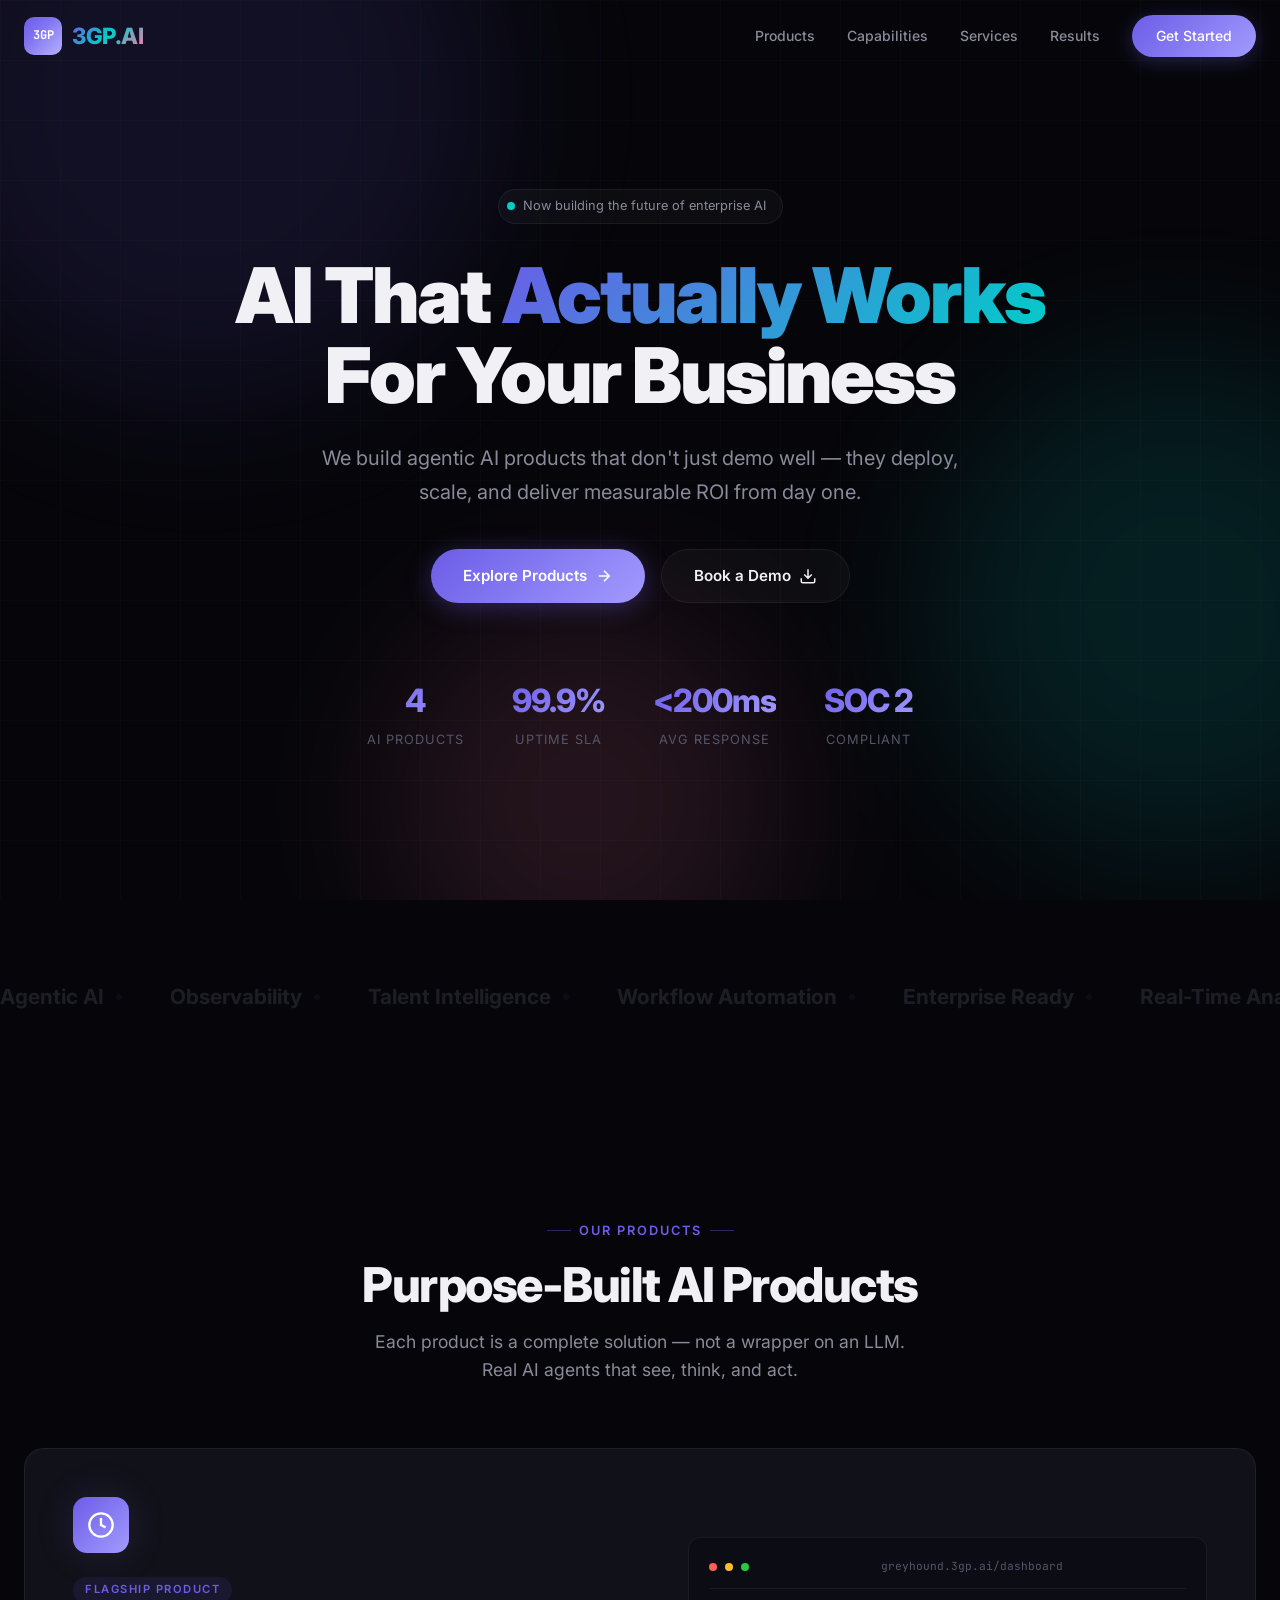
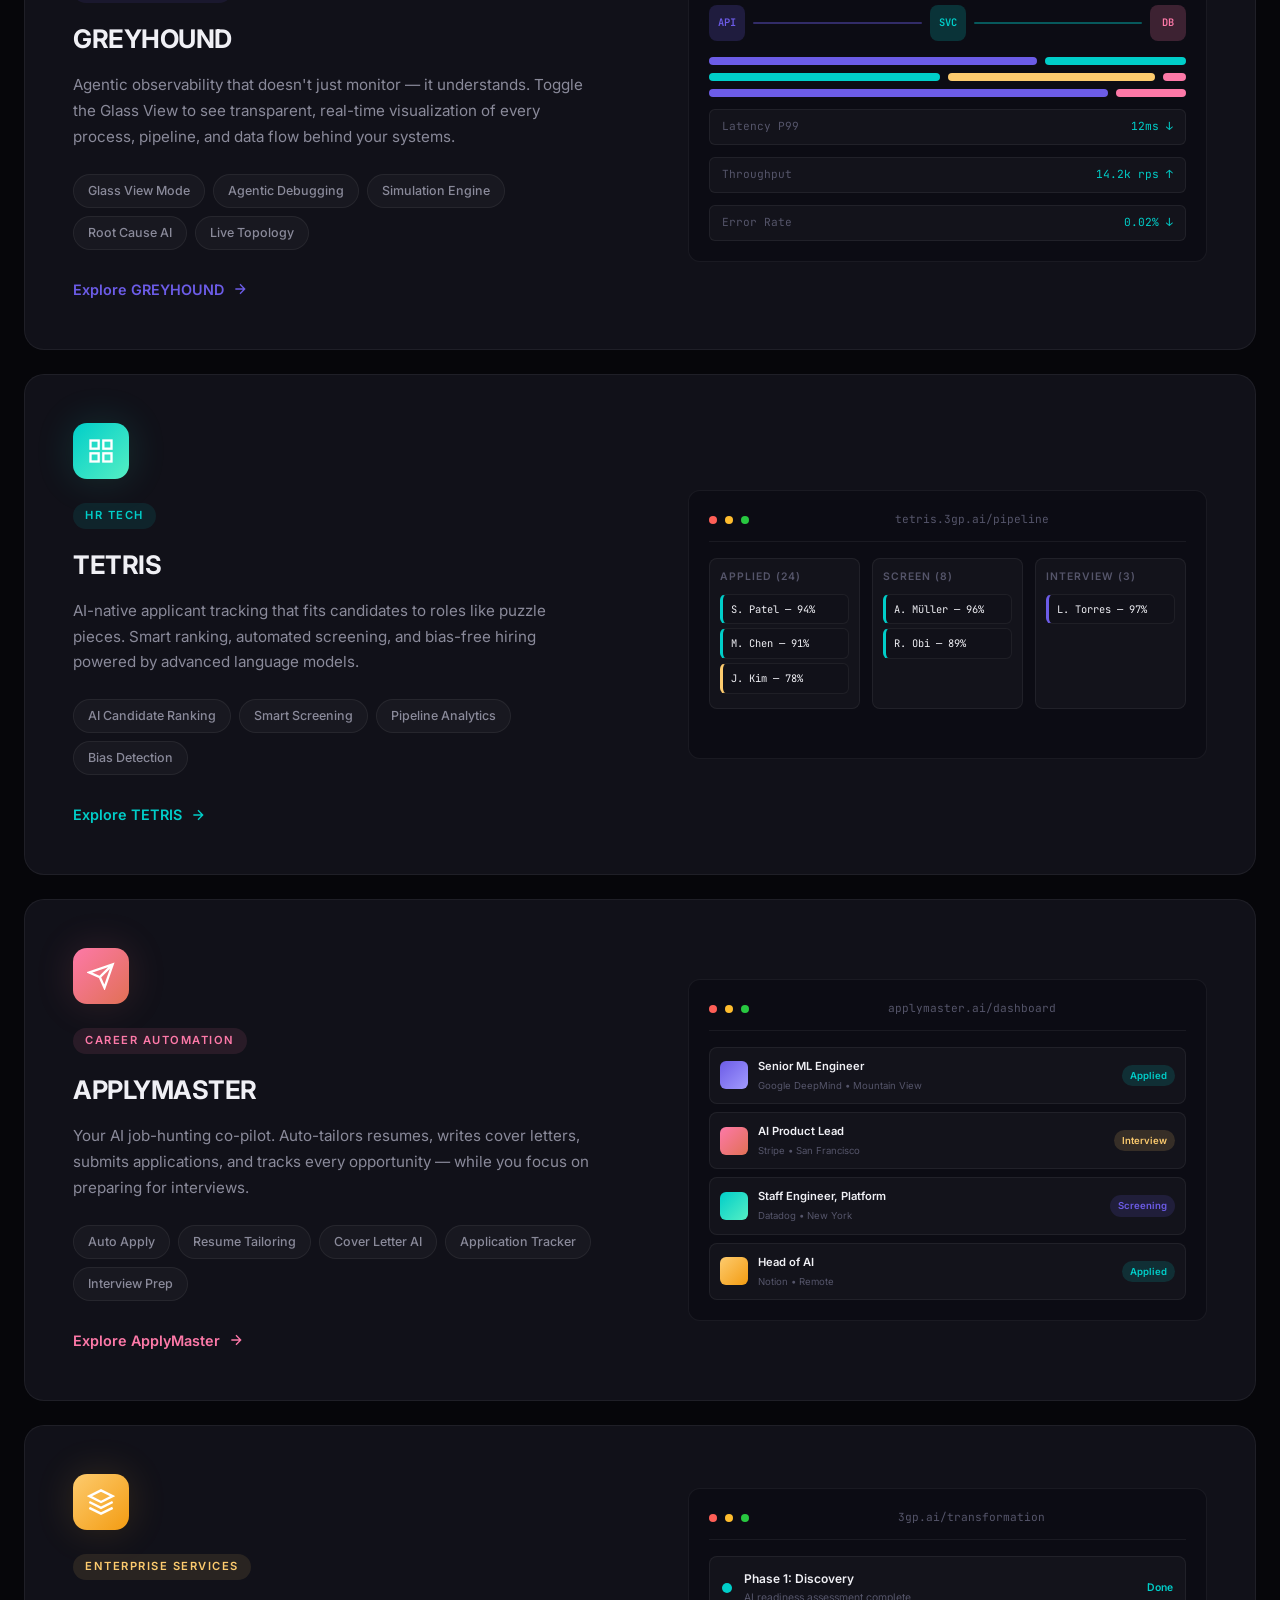
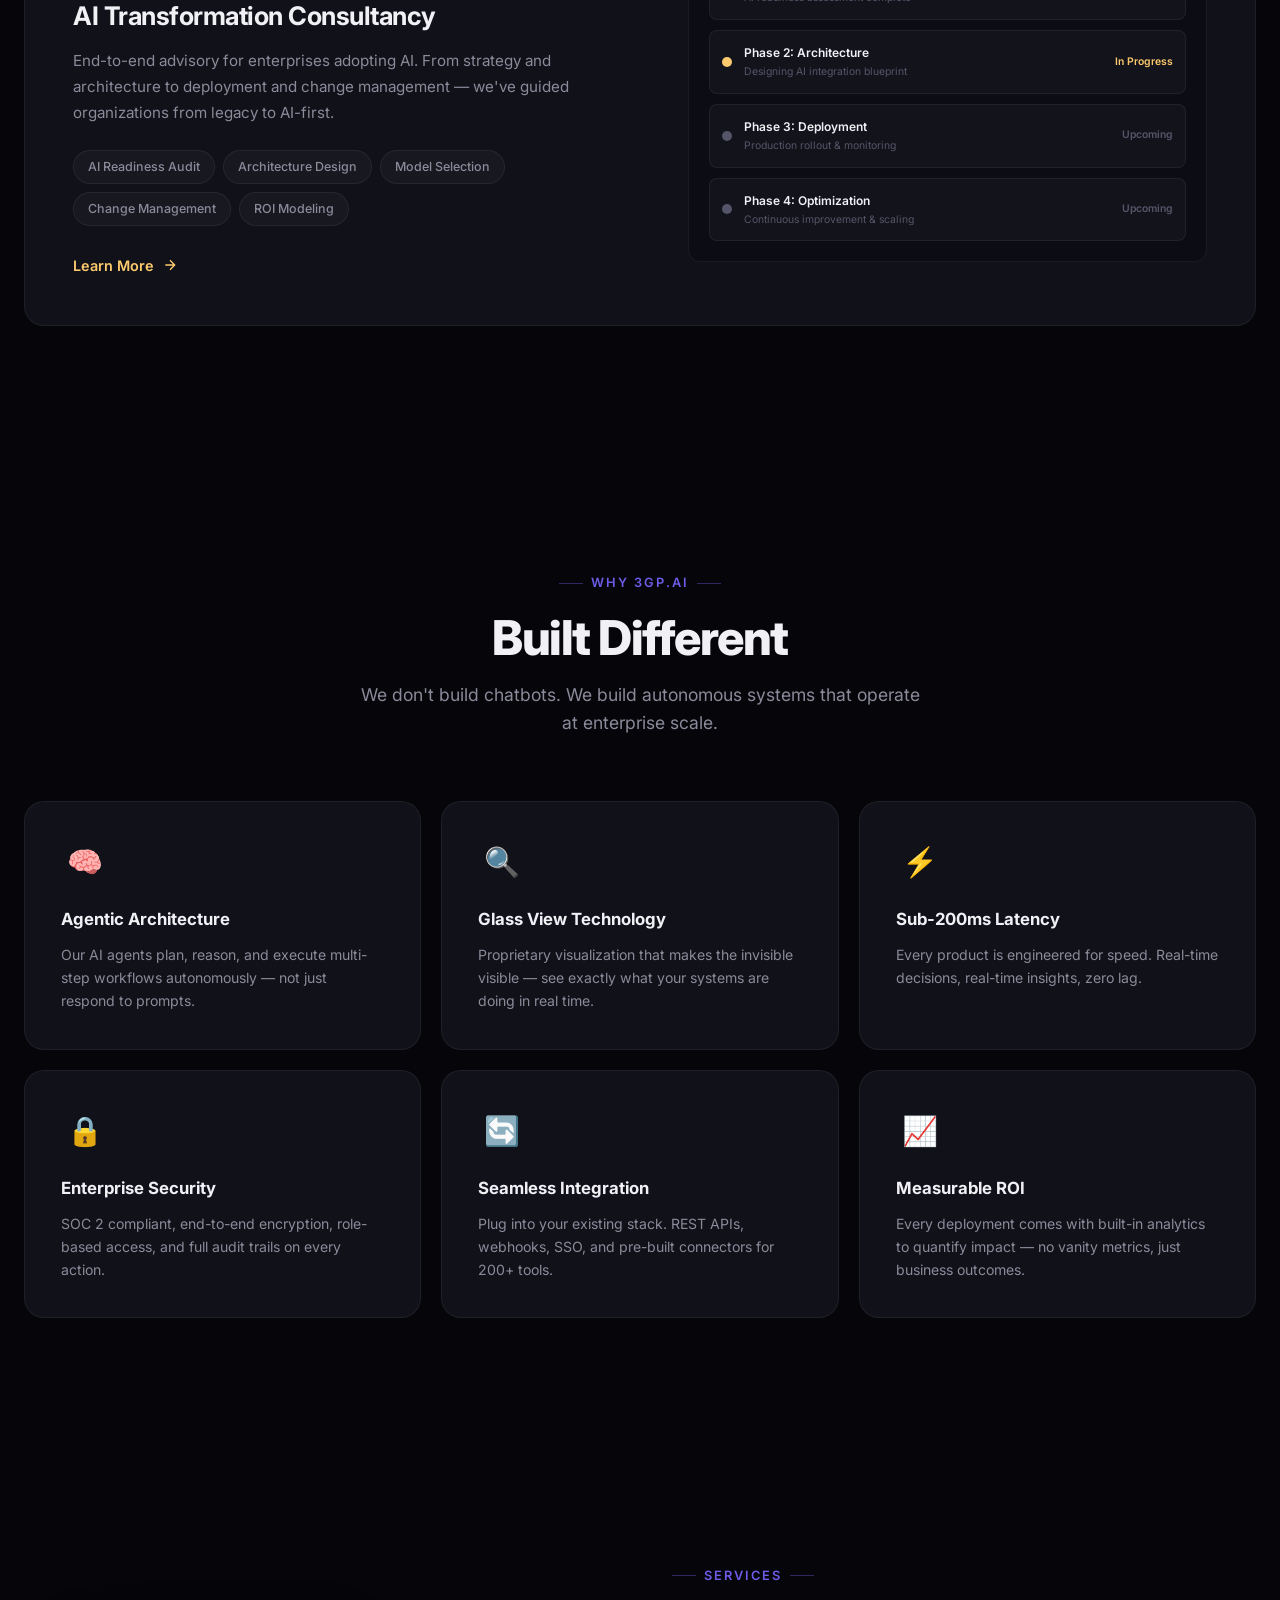
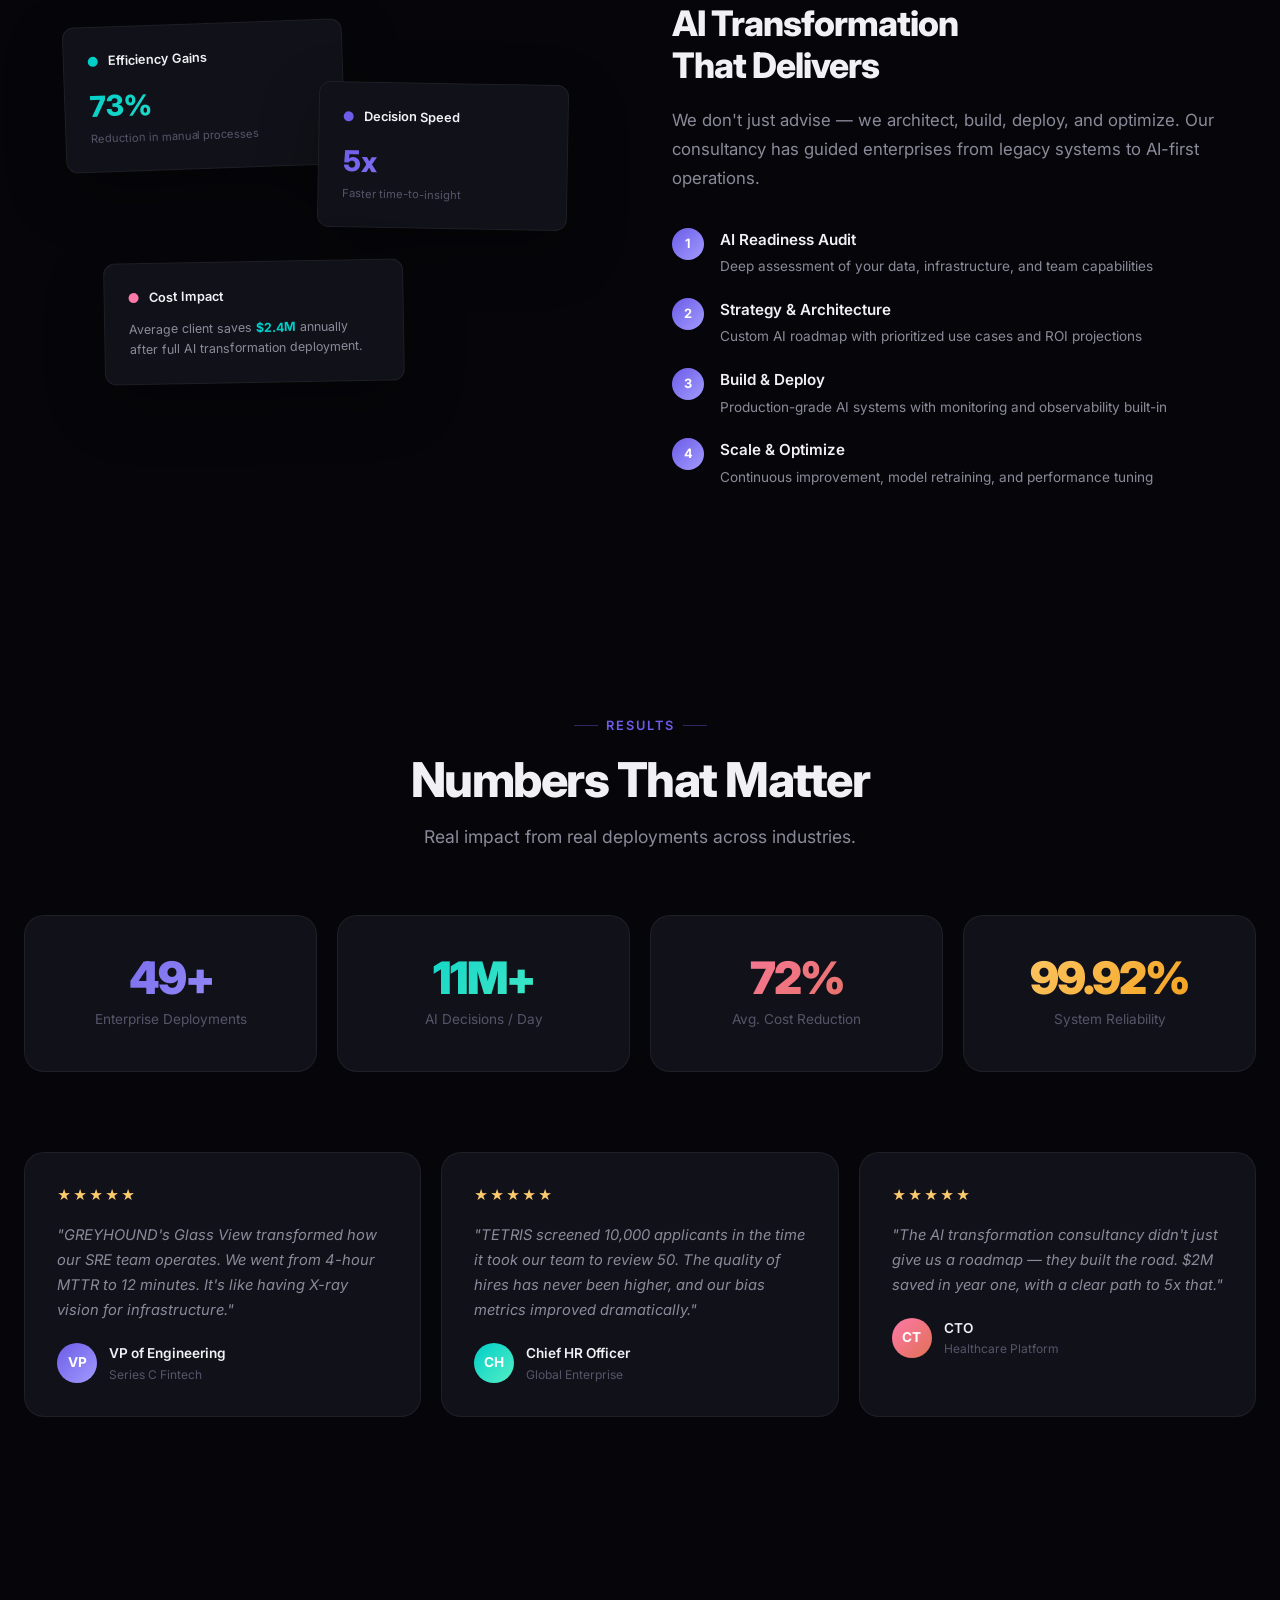
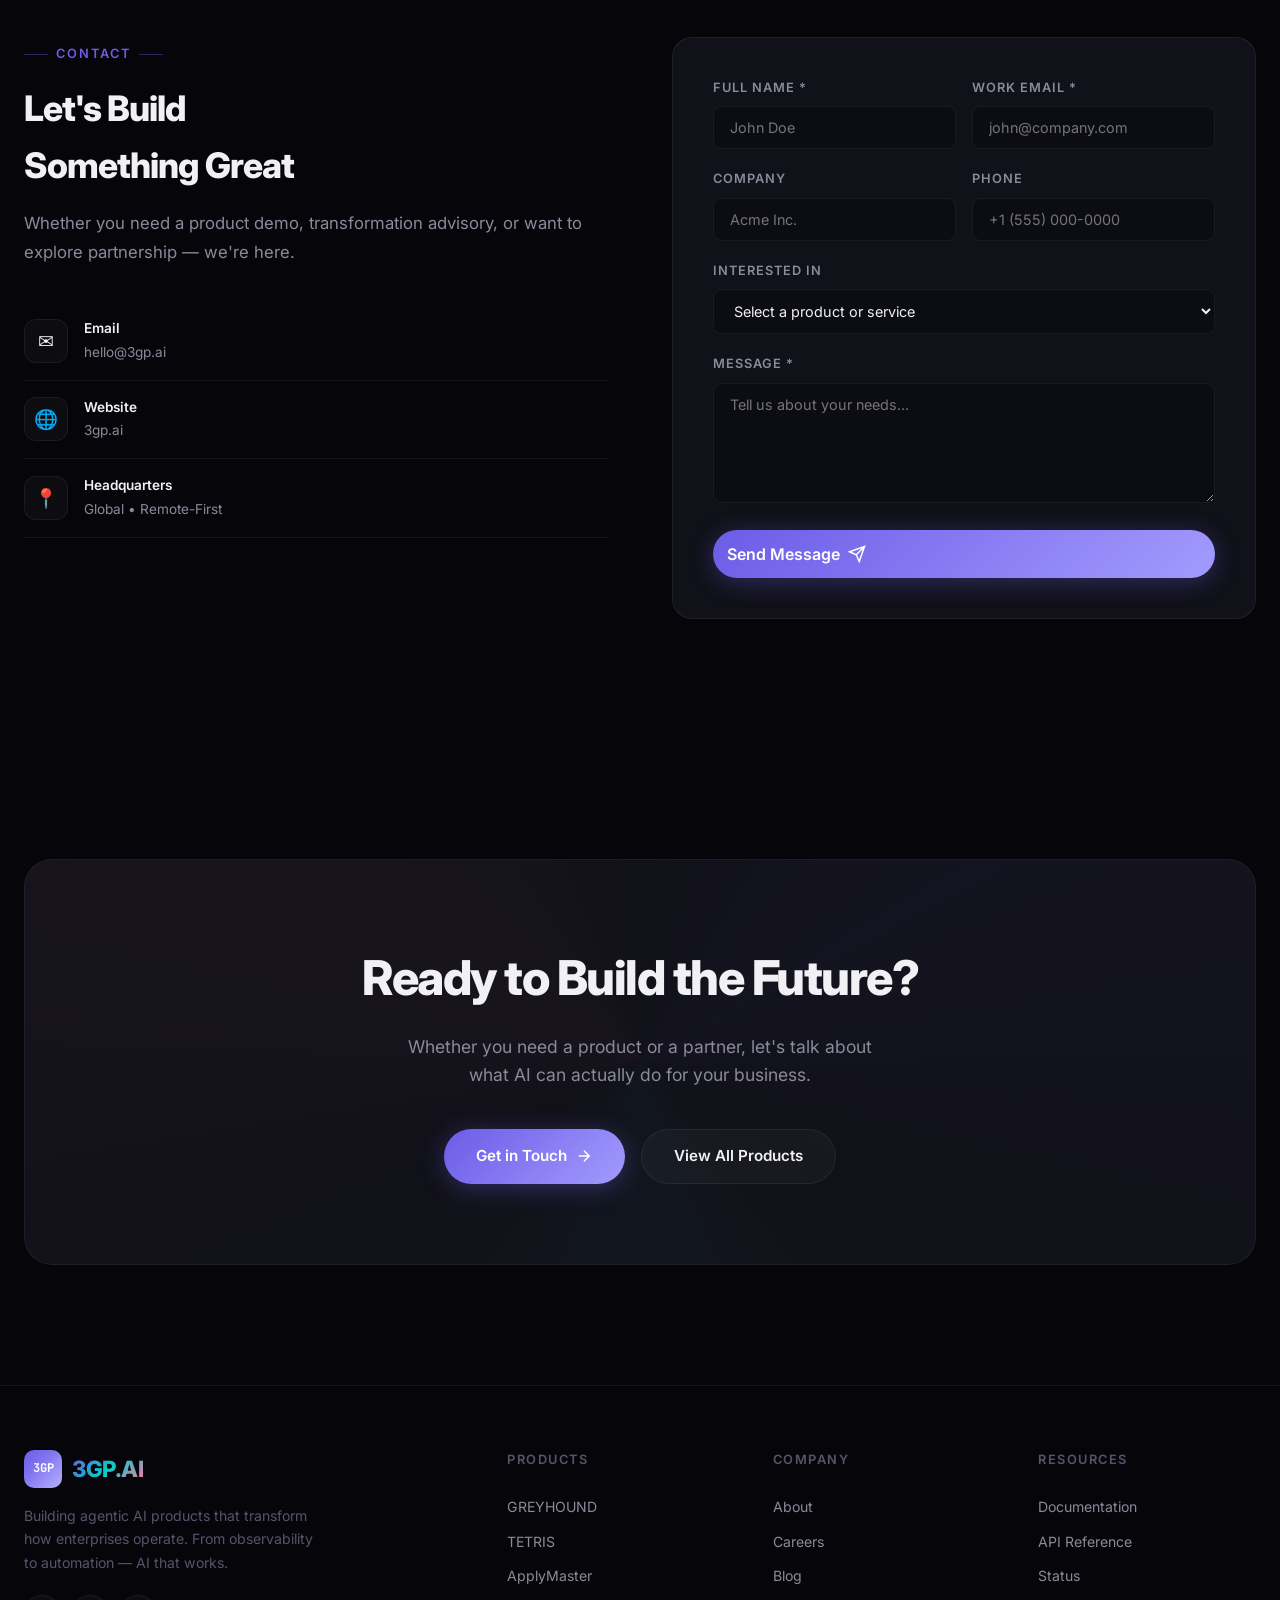
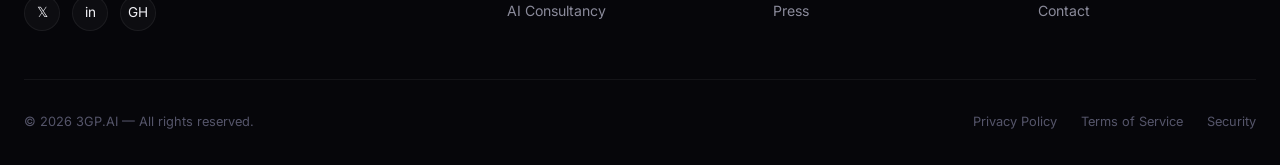
==== index.html @ 4d60818f "3GP.AI — production website" ====
<!DOCTYPE html>
<html lang="en">
<head>
    <meta charset="UTF-8">
    <meta name="viewport" content="width=device-width, initial-scale=1.0">
    <title>3GP.AI — Intelligent Solutions for the Modern Enterprise</title>
    <meta name="description" content="3GP.AI builds agentic AI products that transform how enterprises operate. From observability to hiring to automation — we ship AI that works.">
    <meta name="keywords" content="AI, enterprise AI, observability, ATS, job automation, agentic AI, AI transformation">
    <meta name="author" content="3GP.AI">
    <meta name="robots" content="index, follow">

    <!-- Open Graph -->
    <meta property="og:title" content="3GP.AI — AI That Actually Works For Your Business">
    <meta property="og:description" content="We build agentic AI products that deploy, scale, and deliver measurable ROI from day one.">
    <meta property="og:type" content="website">
    <meta property="og:url" content="https://3gp.ai">
    <meta property="og:image" content="https://3gp.ai/images/og-image.png">
    <meta property="og:site_name" content="3GP.AI">

    <!-- Twitter Card -->
    <meta name="twitter:card" content="summary_large_image">
    <meta name="twitter:title" content="3GP.AI — AI That Actually Works For Your Business">
    <meta name="twitter:description" content="Agentic AI products for enterprise. Observability, hiring, automation, transformation.">
    <meta name="twitter:image" content="https://3gp.ai/images/og-image.png">

    <!-- Canonical -->
    <link rel="canonical" href="https://3gp.ai">

    <!-- Favicon -->
    <link rel="icon" type="image/svg+xml" href="/images/favicon.svg">
    <link rel="apple-touch-icon" href="/images/apple-touch-icon.png">

    <!-- Fonts -->
    <link rel="preconnect" href="https://fonts.googleapis.com">
    <link rel="preconnect" href="https://fonts.gstatic.com" crossorigin>
    <link href="https://fonts.googleapis.com/css2?family=Inter:wght@300;400;500;600;700;800;900&family=JetBrains+Mono:wght@400;500;600&display=swap" rel="stylesheet">

    <!-- Styles -->
    <link rel="stylesheet" href="/css/style.css">

    <!-- Structured Data -->
    <script type="application/ld+json">
    {
        "@context": "https://schema.org",
        "@type": "Organization",
        "name": "3GP.AI",
        "url": "https://3gp.ai",
        "logo": "https://3gp.ai/images/logo.png",
        "description": "3GP.AI builds agentic AI products that transform how enterprises operate.",
        "sameAs": [],
        "contactPoint": {
            "@type": "ContactPoint",
            "email": "hello@3gp.ai",
            "contactType": "sales"
        },
        "offers": [
            { "@type": "Offer", "name": "GREYHOUND - Agentic Observability", "description": "AI-powered observability with Glass View technology" },
            { "@type": "Offer", "name": "TETRIS - AI Applicant Tracking", "description": "AI-native ATS with smart ranking and bias detection" },
            { "@type": "Offer", "name": "ApplyMaster - Auto Job Application", "description": "AI job-hunting co-pilot with auto-apply" },
            { "@type": "Offer", "name": "AI Transformation Consultancy", "description": "End-to-end advisory for enterprises adopting AI" }
        ]
    }
    </script>
</head>
<body>
    <!-- Background Effects -->
    <div class="bg-grid"></div>
    <div class="bg-orbs">
        <div class="orb orb-1"></div>
        <div class="orb orb-2"></div>
        <div class="orb orb-3"></div>
    </div>
    <div class="cursor-dot" id="cursorDot"></div>

    <!-- Navbar -->
    <nav class="navbar" id="navbar">
        <div class="navbar-inner">
            <a href="/" class="logo">
                <div class="logo-mark">3GP</div>
                <div class="logo-text"><span>3GP.AI</span></div>
            </a>
            <div class="nav-links" id="navLinks">
                <a href="#products">Products</a>
                <a href="#capabilities">Capabilities</a>
                <a href="#transformation">Services</a>
                <a href="#proof">Results</a>
                <a href="#contact" class="nav-cta">Get Started</a>
            </div>
            <button class="mobile-toggle" id="mobileToggle" aria-label="Toggle menu">
                <span></span><span></span><span></span>
            </button>
        </div>
    </nav>

    <!-- Hero -->
    <section class="hero">
        <div class="container">
            <div class="hero-content">
                <div class="hero-badge">
                    <span class="hero-badge-dot"></span>
                    Now building the future of enterprise AI
                </div>
                <h1>
                    AI That <span class="gradient-text">Actually Works</span><br>
                    For Your Business
                </h1>
                <p>
                    We build agentic AI products that don't just demo well — they deploy, scale, and deliver measurable ROI from day one.
                </p>
                <div class="hero-actions">
                    <a href="#products" class="btn btn-primary">
                        Explore Products
                        <svg viewBox="0 0 24 24" fill="none" stroke="currentColor" stroke-width="2"><path d="M5 12h14M12 5l7 7-7 7"/></svg>
                    </a>
                    <a href="#contact" class="btn btn-secondary">
                        Book a Demo
                        <svg viewBox="0 0 24 24" fill="none" stroke="currentColor" stroke-width="2"><path d="M21 15v4a2 2 0 01-2 2H5a2 2 0 01-2-2v-4M7 10l5 5 5-5M12 15V3"/></svg>
                    </a>
                </div>
                <div class="hero-stats">
                    <div class="hero-stat">
                        <div class="hero-stat-value">4</div>
                        <div class="hero-stat-label">AI Products</div>
                    </div>
                    <div class="hero-stat">
                        <div class="hero-stat-value">99.9%</div>
                        <div class="hero-stat-label">Uptime SLA</div>
                    </div>
                    <div class="hero-stat">
                        <div class="hero-stat-value">&lt;200ms</div>
                        <div class="hero-stat-label">Avg Response</div>
                    </div>
                    <div class="hero-stat">
                        <div class="hero-stat-value">SOC 2</div>
                        <div class="hero-stat-label">Compliant</div>
                    </div>
                </div>
            </div>
        </div>
    </section>

    <!-- Marquee -->
    <section class="marquee-section">
        <div class="marquee-track">
            <span class="marquee-item">Agentic AI <span class="sep"></span></span>
            <span class="marquee-item">Observability <span class="sep"></span></span>
            <span class="marquee-item">Talent Intelligence <span class="sep"></span></span>
            <span class="marquee-item">Workflow Automation <span class="sep"></span></span>
            <span class="marquee-item">Enterprise Ready <span class="sep"></span></span>
            <span class="marquee-item">Real-Time Analytics <span class="sep"></span></span>
            <span class="marquee-item">AI Transformation <span class="sep"></span></span>
            <span class="marquee-item">Job Automation <span class="sep"></span></span>
            <span class="marquee-item">Agentic AI <span class="sep"></span></span>
            <span class="marquee-item">Observability <span class="sep"></span></span>
            <span class="marquee-item">Talent Intelligence <span class="sep"></span></span>
            <span class="marquee-item">Workflow Automation <span class="sep"></span></span>
            <span class="marquee-item">Enterprise Ready <span class="sep"></span></span>
            <span class="marquee-item">Real-Time Analytics <span class="sep"></span></span>
            <span class="marquee-item">AI Transformation <span class="sep"></span></span>
            <span class="marquee-item">Job Automation <span class="sep"></span></span>
        </div>
    </section>

    <!-- Products -->
    <section class="products" id="products">
        <div class="container">
            <div class="section-header reveal">
                <div class="section-label">Our Products</div>
                <h2 class="section-title">Purpose-Built AI Products</h2>
                <p class="section-desc">Each product is a complete solution — not a wrapper on an LLM. Real AI agents that see, think, and act.</p>
            </div>

            <div class="product-grid">
                <!-- GREYHOUND -->
                <div class="product-card reveal" data-theme="purple">
                    <div class="product-info">
                        <div class="product-icon">
                            <svg width="28" height="28" viewBox="0 0 24 24" fill="none" stroke="#fff" stroke-width="2"><circle cx="12" cy="12" r="10"/><path d="M12 6v6l4 2"/></svg>
                        </div>
                        <div class="product-tag">Flagship Product</div>
                        <h3>GREYHOUND</h3>
                        <p class="product-desc">Agentic observability that doesn't just monitor — it understands. Toggle the Glass View to see transparent, real-time visualization of every process, pipeline, and data flow behind your systems.</p>
                        <div class="product-features">
                            <span class="product-feature">Glass View Mode</span>
                            <span class="product-feature">Agentic Debugging</span>
                            <span class="product-feature">Simulation Engine</span>
                            <span class="product-feature">Root Cause AI</span>
                            <span class="product-feature">Live Topology</span>
                        </div>
                        <a href="/greyhound" class="product-link">
                            Explore GREYHOUND
                            <svg viewBox="0 0 24 24" fill="none" stroke="currentColor" stroke-width="2"><path d="M5 12h14M12 5l7 7-7 7"/></svg>
                        </a>
                    </div>
                    <div class="product-visual">
                        <div class="product-mockup">
                            <div class="mockup-topbar">
                                <span class="mockup-dot"></span><span class="mockup-dot"></span><span class="mockup-dot"></span>
                                <span class="mockup-url">greyhound.3gp.ai/dashboard</span>
                            </div>
                            <div class="mockup-content greyhound-mock">
                                <div class="mock-row">
                                    <div class="mock-node" style="background:rgba(108,92,231,0.2);color:var(--accent-1);">API</div>
                                    <div class="mock-line" style="background:var(--accent-1);"></div>
                                    <div class="mock-node" style="background:rgba(0,206,201,0.2);color:var(--accent-2);">SVC</div>
                                    <div class="mock-line" style="background:var(--accent-2);"></div>
                                    <div class="mock-node" style="background:rgba(253,121,168,0.2);color:var(--accent-3);">DB</div>
                                </div>
                                <div class="mock-row" style="margin-top:16px;">
                                    <div class="mock-bar" style="background:var(--accent-1);width:70%;"></div>
                                    <div class="mock-bar" style="background:var(--accent-2);width:30%;"></div>
                                </div>
                                <div class="mock-row">
                                    <div class="mock-bar" style="background:var(--accent-2);width:50%;"></div>
                                    <div class="mock-bar" style="background:var(--accent-4);width:45%;"></div>
                                    <div class="mock-bar" style="background:var(--accent-3);width:5%;"></div>
                                </div>
                                <div class="mock-row">
                                    <div class="mock-bar" style="background:var(--accent-1);width:85%;"></div>
                                    <div class="mock-bar" style="background:var(--accent-3);width:15%;"></div>
                                </div>
                                <div class="mock-metric"><span>Latency P99</span><span class="up">12ms ↓</span></div>
                                <div class="mock-metric"><span>Throughput</span><span class="up">14.2k rps ↑</span></div>
                                <div class="mock-metric"><span>Error Rate</span><span class="up">0.02% ↓</span></div>
                            </div>
                        </div>
                    </div>
                </div>

                <!-- TETRIS -->
                <div class="product-card reveal" data-theme="teal">
                    <div class="product-info">
                        <div class="product-icon">
                            <svg width="28" height="28" viewBox="0 0 24 24" fill="none" stroke="#fff" stroke-width="2"><rect x="3" y="3" width="7" height="7"/><rect x="14" y="3" width="7" height="7"/><rect x="3" y="14" width="7" height="7"/><rect x="14" y="14" width="7" height="7"/></svg>
                        </div>
                        <div class="product-tag">HR Tech</div>
                        <h3>TETRIS</h3>
                        <p class="product-desc">AI-native applicant tracking that fits candidates to roles like puzzle pieces. Smart ranking, automated screening, and bias-free hiring powered by advanced language models.</p>
                        <div class="product-features">
                            <span class="product-feature">AI Candidate Ranking</span>
                            <span class="product-feature">Smart Screening</span>
                            <span class="product-feature">Pipeline Analytics</span>
                            <span class="product-feature">Bias Detection</span>
                        </div>
                        <a href="/tetris" class="product-link">
                            Explore TETRIS
                            <svg viewBox="0 0 24 24" fill="none" stroke="currentColor" stroke-width="2"><path d="M5 12h14M12 5l7 7-7 7"/></svg>
                        </a>
                    </div>
                    <div class="product-visual">
                        <div class="product-mockup">
                            <div class="mockup-topbar">
                                <span class="mockup-dot"></span><span class="mockup-dot"></span><span class="mockup-dot"></span>
                                <span class="mockup-url">tetris.3gp.ai/pipeline</span>
                            </div>
                            <div class="mockup-content tetris-mock">
                                <div class="mock-pipeline">
                                    <div class="mock-stage">
                                        <div class="mock-stage-title">Applied (24)</div>
                                        <div class="mock-candidate" style="border-left:3px solid var(--accent-2);">S. Patel — 94%</div>
                                        <div class="mock-candidate" style="border-left:3px solid var(--accent-2);">M. Chen — 91%</div>
                                        <div class="mock-candidate" style="border-left:3px solid var(--accent-4);">J. Kim — 78%</div>
                                    </div>
                                    <div class="mock-stage">
                                        <div class="mock-stage-title">Screen (8)</div>
                                        <div class="mock-candidate" style="border-left:3px solid var(--accent-2);">A. M&#252;ller — 96%</div>
                                        <div class="mock-candidate" style="border-left:3px solid var(--accent-2);">R. Obi — 89%</div>
                                    </div>
                                    <div class="mock-stage">
                                        <div class="mock-stage-title">Interview (3)</div>
                                        <div class="mock-candidate" style="border-left:3px solid var(--accent-1);">L. Torres — 97%</div>
                                    </div>
                                </div>
                            </div>
                        </div>
                    </div>
                </div>

                <!-- ApplyMaster -->
                <div class="product-card reveal" data-theme="pink">
                    <div class="product-info">
                        <div class="product-icon">
                            <svg width="28" height="28" viewBox="0 0 24 24" fill="none" stroke="#fff" stroke-width="2"><path d="M22 2L11 13M22 2l-7 20-4-9-9-4 20-7z"/></svg>
                        </div>
                        <div class="product-tag">Career Automation</div>
                        <h3>APPLYMASTER</h3>
                        <p class="product-desc">Your AI job-hunting co-pilot. Auto-tailors resumes, writes cover letters, submits applications, and tracks every opportunity — while you focus on preparing for interviews.</p>
                        <div class="product-features">
                            <span class="product-feature">Auto Apply</span>
                            <span class="product-feature">Resume Tailoring</span>
                            <span class="product-feature">Cover Letter AI</span>
                            <span class="product-feature">Application Tracker</span>
                            <span class="product-feature">Interview Prep</span>
                        </div>
                        <a href="/applymaster" class="product-link">
                            Explore ApplyMaster
                            <svg viewBox="0 0 24 24" fill="none" stroke="currentColor" stroke-width="2"><path d="M5 12h14M12 5l7 7-7 7"/></svg>
                        </a>
                    </div>
                    <div class="product-visual">
                        <div class="product-mockup">
                            <div class="mockup-topbar">
                                <span class="mockup-dot"></span><span class="mockup-dot"></span><span class="mockup-dot"></span>
                                <span class="mockup-url">applymaster.ai/dashboard</span>
                            </div>
                            <div class="mockup-content apply-mock">
                                <div class="mock-jobs">
                                    <div class="mock-job">
                                        <div class="mock-job-icon" style="background:var(--gradient-1);"></div>
                                        <div class="mock-job-info"><div class="mock-job-title">Senior ML Engineer</div><div class="mock-job-co">Google DeepMind &bull; Mountain View</div></div>
                                        <span class="mock-job-status" style="background:rgba(0,206,201,0.15);color:var(--accent-2);">Applied</span>
                                    </div>
                                    <div class="mock-job">
                                        <div class="mock-job-icon" style="background:var(--gradient-3);"></div>
                                        <div class="mock-job-info"><div class="mock-job-title">AI Product Lead</div><div class="mock-job-co">Stripe &bull; San Francisco</div></div>
                                        <span class="mock-job-status" style="background:rgba(253,203,110,0.15);color:var(--accent-4);">Interview</span>
                                    </div>
                                    <div class="mock-job">
                                        <div class="mock-job-icon" style="background:var(--gradient-2);"></div>
                                        <div class="mock-job-info"><div class="mock-job-title">Staff Engineer, Platform</div><div class="mock-job-co">Datadog &bull; New York</div></div>
                                        <span class="mock-job-status" style="background:rgba(108,92,231,0.15);color:var(--accent-1);">Screening</span>
                                    </div>
                                    <div class="mock-job">
                                        <div class="mock-job-icon" style="background:var(--gradient-4);"></div>
                                        <div class="mock-job-info"><div class="mock-job-title">Head of AI</div><div class="mock-job-co">Notion &bull; Remote</div></div>
                                        <span class="mock-job-status" style="background:rgba(0,206,201,0.15);color:var(--accent-2);">Applied</span>
                                    </div>
                                </div>
                            </div>
                        </div>
                    </div>
                </div>

                <!-- Consultancy -->
                <div class="product-card reveal" data-theme="gold">
                    <div class="product-info">
                        <div class="product-icon">
                            <svg width="28" height="28" viewBox="0 0 24 24" fill="none" stroke="#fff" stroke-width="2"><path d="M12 2L2 7l10 5 10-5-10-5zM2 17l10 5 10-5M2 12l10 5 10-5"/></svg>
                        </div>
                        <div class="product-tag">Enterprise Services</div>
                        <h3>AI Transformation Consultancy</h3>
                        <p class="product-desc">End-to-end advisory for enterprises adopting AI. From strategy and architecture to deployment and change management — we've guided organizations from legacy to AI-first.</p>
                        <div class="product-features">
                            <span class="product-feature">AI Readiness Audit</span>
                            <span class="product-feature">Architecture Design</span>
                            <span class="product-feature">Model Selection</span>
                            <span class="product-feature">Change Management</span>
                            <span class="product-feature">ROI Modeling</span>
                        </div>
                        <a href="/consultancy" class="product-link">
                            Learn More
                            <svg viewBox="0 0 24 24" fill="none" stroke="currentColor" stroke-width="2"><path d="M5 12h14M12 5l7 7-7 7"/></svg>
                        </a>
                    </div>
                    <div class="product-visual">
                        <div class="product-mockup">
                            <div class="mockup-topbar">
                                <span class="mockup-dot"></span><span class="mockup-dot"></span><span class="mockup-dot"></span>
                                <span class="mockup-url">3gp.ai/transformation</span>
                            </div>
                            <div class="mockup-content" style="display:flex;flex-direction:column;gap:10px;">
                                <div style="display:flex;align-items:center;gap:12px;padding:12px;border-radius:8px;background:var(--bg-glass);border:1px solid var(--border);">
                                    <div style="width:10px;height:10px;border-radius:50%;background:var(--accent-2);"></div>
                                    <div style="flex:1;"><div style="font-size:0.75rem;font-weight:600;">Phase 1: Discovery</div><div style="font-size:0.65rem;color:var(--text-muted);margin-top:2px;">AI readiness assessment complete</div></div>
                                    <div style="font-size:0.65rem;color:var(--accent-2);font-weight:600;">Done</div>
                                </div>
                                <div style="display:flex;align-items:center;gap:12px;padding:12px;border-radius:8px;background:var(--bg-glass);border:1px solid var(--border);">
                                    <div style="width:10px;height:10px;border-radius:50%;background:var(--accent-4);"></div>
                                    <div style="flex:1;"><div style="font-size:0.75rem;font-weight:600;">Phase 2: Architecture</div><div style="font-size:0.65rem;color:var(--text-muted);margin-top:2px;">Designing AI integration blueprint</div></div>
                                    <div style="font-size:0.65rem;color:var(--accent-4);font-weight:600;">In Progress</div>
                                </div>
                                <div style="display:flex;align-items:center;gap:12px;padding:12px;border-radius:8px;background:var(--bg-glass);border:1px solid var(--border);">
                                    <div style="width:10px;height:10px;border-radius:50%;background:var(--text-muted);"></div>
                                    <div style="flex:1;"><div style="font-size:0.75rem;font-weight:600;">Phase 3: Deployment</div><div style="font-size:0.65rem;color:var(--text-muted);margin-top:2px;">Production rollout &amp; monitoring</div></div>
                                    <div style="font-size:0.65rem;color:var(--text-muted);font-weight:600;">Upcoming</div>
                                </div>
                                <div style="display:flex;align-items:center;gap:12px;padding:12px;border-radius:8px;background:var(--bg-glass);border:1px solid var(--border);">
                                    <div style="width:10px;height:10px;border-radius:50%;background:var(--text-muted);"></div>
                                    <div style="flex:1;"><div style="font-size:0.75rem;font-weight:600;">Phase 4: Optimization</div><div style="font-size:0.65rem;color:var(--text-muted);margin-top:2px;">Continuous improvement &amp; scaling</div></div>
                                    <div style="font-size:0.65rem;color:var(--text-muted);font-weight:600;">Upcoming</div>
                                </div>
                            </div>
                        </div>
                    </div>
                </div>
            </div>
        </div>
    </section>

    <!-- Capabilities -->
    <section class="capabilities" id="capabilities">
        <div class="container">
            <div class="section-header reveal">
                <div class="section-label">Why 3GP.AI</div>
                <h2 class="section-title">Built Different</h2>
                <p class="section-desc">We don't build chatbots. We build autonomous systems that operate at enterprise scale.</p>
            </div>
            <div class="cap-grid">
                <div class="cap-card reveal"><div class="cap-icon">&#x1f9e0;</div><h4>Agentic Architecture</h4><p>Our AI agents plan, reason, and execute multi-step workflows autonomously — not just respond to prompts.</p></div>
                <div class="cap-card reveal"><div class="cap-icon">&#x1f50d;</div><h4>Glass View Technology</h4><p>Proprietary visualization that makes the invisible visible — see exactly what your systems are doing in real time.</p></div>
                <div class="cap-card reveal"><div class="cap-icon">&#x26a1;</div><h4>Sub-200ms Latency</h4><p>Every product is engineered for speed. Real-time decisions, real-time insights, zero lag.</p></div>
                <div class="cap-card reveal"><div class="cap-icon">&#x1f512;</div><h4>Enterprise Security</h4><p>SOC 2 compliant, end-to-end encryption, role-based access, and full audit trails on every action.</p></div>
                <div class="cap-card reveal"><div class="cap-icon">&#x1f504;</div><h4>Seamless Integration</h4><p>Plug into your existing stack. REST APIs, webhooks, SSO, and pre-built connectors for 200+ tools.</p></div>
                <div class="cap-card reveal"><div class="cap-icon">&#x1f4c8;</div><h4>Measurable ROI</h4><p>Every deployment comes with built-in analytics to quantify impact — no vanity metrics, just business outcomes.</p></div>
            </div>
        </div>
    </section>

    <!-- AI Transformation -->
    <section class="transformation" id="transformation">
        <div class="container">
            <div class="transform-grid reveal">
                <div class="transform-visual">
                    <div class="transform-card-stack">
                        <div class="transform-float-card tfc-1" style="transform:rotate(-2deg);">
                            <div class="tfc-header"><div class="tfc-dot" style="background:var(--accent-2);"></div><div class="tfc-title">Efficiency Gains</div></div>
                            <div class="tfc-metric" style="background:var(--gradient-2);-webkit-background-clip:text;-webkit-text-fill-color:transparent;">73%</div>
                            <div class="tfc-metric-label">Reduction in manual processes</div>
                        </div>
                        <div class="transform-float-card tfc-2" style="transform:rotate(1deg);">
                            <div class="tfc-header"><div class="tfc-dot" style="background:var(--accent-1);"></div><div class="tfc-title">Decision Speed</div></div>
                            <div class="tfc-metric" style="background:var(--gradient-1);-webkit-background-clip:text;-webkit-text-fill-color:transparent;">5x</div>
                            <div class="tfc-metric-label">Faster time-to-insight</div>
                        </div>
                        <div class="transform-float-card tfc-3" style="transform:rotate(-1deg);">
                            <div class="tfc-header"><div class="tfc-dot" style="background:var(--accent-3);"></div><div class="tfc-title">Cost Impact</div></div>
                            <div class="tfc-body">Average client saves <strong style="color:var(--accent-2);">$2.4M</strong> annually after full AI transformation deployment.</div>
                        </div>
                    </div>
                </div>
                <div class="transform-content">
                    <div class="section-label" style="justify-content:flex-start;">Services</div>
                    <h3>AI Transformation<br>That Delivers</h3>
                    <p>We don't just advise — we architect, build, deploy, and optimize. Our consultancy has guided enterprises from legacy systems to AI-first operations.</p>
                    <div class="transform-steps">
                        <div class="transform-step"><div class="step-num">1</div><div class="step-text"><h5>AI Readiness Audit</h5><p>Deep assessment of your data, infrastructure, and team capabilities</p></div></div>
                        <div class="transform-step"><div class="step-num">2</div><div class="step-text"><h5>Strategy &amp; Architecture</h5><p>Custom AI roadmap with prioritized use cases and ROI projections</p></div></div>
                        <div class="transform-step"><div class="step-num">3</div><div class="step-text"><h5>Build &amp; Deploy</h5><p>Production-grade AI systems with monitoring and observability built-in</p></div></div>
                        <div class="transform-step"><div class="step-num">4</div><div class="step-text"><h5>Scale &amp; Optimize</h5><p>Continuous improvement, model retraining, and performance tuning</p></div></div>
                    </div>
                </div>
            </div>
        </div>
    </section>

    <!-- Social Proof -->
    <section class="social-proof" id="proof">
        <div class="container">
            <div class="section-header reveal">
                <div class="section-label">Results</div>
                <h2 class="section-title">Numbers That Matter</h2>
                <p class="section-desc">Real impact from real deployments across industries.</p>
            </div>
            <div class="stats-grid reveal">
                <div class="stat-card"><div class="stat-number">50+</div><div class="stat-label">Enterprise Deployments</div></div>
                <div class="stat-card"><div class="stat-number">12M+</div><div class="stat-label">AI Decisions / Day</div></div>
                <div class="stat-card"><div class="stat-number">73%</div><div class="stat-label">Avg. Cost Reduction</div></div>
                <div class="stat-card"><div class="stat-number">99.97%</div><div class="stat-label">System Reliability</div></div>
            </div>
            <div class="testimonials reveal">
                <div class="testimonial">
                    <div class="testimonial-stars">&#9733;&#9733;&#9733;&#9733;&#9733;</div>
                    <p>"GREYHOUND's Glass View transformed how our SRE team operates. We went from 4-hour MTTR to 12 minutes. It's like having X-ray vision for infrastructure."</p>
                    <div class="testimonial-author"><div class="testimonial-avatar" style="background:var(--gradient-1);">VP</div><div><div class="testimonial-name">VP of Engineering</div><div class="testimonial-role">Series C Fintech</div></div></div>
                </div>
                <div class="testimonial">
                    <div class="testimonial-stars">&#9733;&#9733;&#9733;&#9733;&#9733;</div>
                    <p>"TETRIS screened 10,000 applicants in the time it took our team to review 50. The quality of hires has never been higher, and our bias metrics improved dramatically."</p>
                    <div class="testimonial-author"><div class="testimonial-avatar" style="background:var(--gradient-2);">CH</div><div><div class="testimonial-name">Chief HR Officer</div><div class="testimonial-role">Global Enterprise</div></div></div>
                </div>
                <div class="testimonial">
                    <div class="testimonial-stars">&#9733;&#9733;&#9733;&#9733;&#9733;</div>
                    <p>"The AI transformation consultancy didn't just give us a roadmap — they built the road. $2M saved in year one, with a clear path to 5x that."</p>
                    <div class="testimonial-author"><div class="testimonial-avatar" style="background:var(--gradient-3);">CT</div><div><div class="testimonial-name">CTO</div><div class="testimonial-role">Healthcare Platform</div></div></div>
                </div>
            </div>
        </div>
    </section>

    <!-- Contact Form -->
    <section class="contact" id="contact">
        <div class="container">
            <div class="contact-grid reveal">
                <div class="contact-info">
                    <div class="section-label" style="justify-content:flex-start;">Contact</div>
                    <h3>Let's Build<br>Something Great</h3>
                    <p>Whether you need a product demo, transformation advisory, or want to explore partnership — we're here.</p>
                    <div class="contact-detail">
                        <div class="contact-detail-icon">&#x2709;</div>
                        <div class="contact-detail-text"><h5>Email</h5><p>hello@3gp.ai</p></div>
                    </div>
                    <div class="contact-detail">
                        <div class="contact-detail-icon">&#x1f310;</div>
                        <div class="contact-detail-text"><h5>Website</h5><p>3gp.ai</p></div>
                    </div>
                    <div class="contact-detail">
                        <div class="contact-detail-icon">&#x1f4cd;</div>
                        <div class="contact-detail-text"><h5>Headquarters</h5><p>Global &bull; Remote-First</p></div>
                    </div>
                </div>
                <div class="contact-form-card">
                    <form id="contactForm">
                        <div class="form-row">
                            <div class="form-group">
                                <label for="name">Full Name *</label>
                                <input type="text" id="name" name="name" required placeholder="John Doe" autocomplete="name">
                            </div>
                            <div class="form-group">
                                <label for="email">Work Email *</label>
                                <input type="email" id="email" name="email" required placeholder="john@company.com" autocomplete="email">
                            </div>
                        </div>
                        <div class="form-row">
                            <div class="form-group">
                                <label for="company">Company</label>
                                <input type="text" id="company" name="company" placeholder="Acme Inc." autocomplete="organization">
                            </div>
                            <div class="form-group">
                                <label for="phone">Phone</label>
                                <input type="tel" id="phone" name="phone" placeholder="+1 (555) 000-0000" autocomplete="tel">
                            </div>
                        </div>
                        <div class="form-group">
                            <label for="product">Interested In</label>
                            <select id="product" name="product">
                                <option value="">Select a product or service</option>
                                <option value="greyhound">GREYHOUND — Observability</option>
                                <option value="tetris">TETRIS — Applicant Tracking</option>
                                <option value="applymaster">ApplyMaster — Job Automation</option>
                                <option value="consultancy">AI Transformation Consultancy</option>
                                <option value="partnership">Partnership</option>
                                <option value="other">Other</option>
                            </select>
                        </div>
                        <div class="form-group">
                            <label for="message">Message *</label>
                            <textarea id="message" name="message" required placeholder="Tell us about your needs..."></textarea>
                        </div>
                        <!-- Honeypot -->
                        <div class="form-honeypot"><input type="text" name="_gotcha" tabindex="-1" autocomplete="off"></div>
                        <button type="submit" class="btn btn-primary form-submit">
                            Send Message
                            <svg viewBox="0 0 24 24" fill="none" stroke="currentColor" stroke-width="2"><path d="M22 2L11 13M22 2l-7 20-4-9-9-4 20-7z"/></svg>
                        </button>
                        <div class="spinner"></div>
                        <div class="form-success" id="formSuccess"></div>
                        <div class="form-error" id="formError"></div>
                    </form>
                </div>
            </div>
        </div>
    </section>

    <!-- CTA -->
    <section class="cta">
        <div class="container">
            <div class="cta-box reveal">
                <h2>Ready to Build the Future?</h2>
                <p>Whether you need a product or a partner, let's talk about what AI can actually do for your business.</p>
                <div class="hero-actions">
                    <a href="#contact" class="btn btn-primary">
                        Get in Touch
                        <svg viewBox="0 0 24 24" fill="none" stroke="currentColor" stroke-width="2"><path d="M5 12h14M12 5l7 7-7 7"/></svg>
                    </a>
                    <a href="#products" class="btn btn-secondary">View All Products</a>
                </div>
            </div>
        </div>
    </section>

    <!-- Footer -->
    <footer class="footer">
        <div class="container">
            <div class="footer-grid">
                <div class="footer-brand">
                    <a href="/" class="logo">
                        <div class="logo-mark">3GP</div>
                        <div class="logo-text"><span>3GP.AI</span></div>
                    </a>
                    <p>Building agentic AI products that transform how enterprises operate. From observability to automation — AI that works.</p>
                    <div class="footer-socials">
                        <a href="#" class="footer-social" aria-label="X / Twitter">&#x1D54F;</a>
                        <a href="#" class="footer-social" aria-label="LinkedIn">in</a>
                        <a href="#" class="footer-social" aria-label="GitHub">GH</a>
                    </div>
                </div>
                <div class="footer-col">
                    <h5>Products</h5>
                    <a href="/greyhound">GREYHOUND</a>
                    <a href="/tetris">TETRIS</a>
                    <a href="/applymaster">ApplyMaster</a>
                    <a href="/consultancy">AI Consultancy</a>
                </div>
                <div class="footer-col">
                    <h5>Company</h5>
                    <a href="/about">About</a>
                    <a href="#">Careers</a>
                    <a href="#">Blog</a>
                    <a href="#">Press</a>
                </div>
                <div class="footer-col">
                    <h5>Resources</h5>
                    <a href="#">Documentation</a>
                    <a href="#">API Reference</a>
                    <a href="/api/health">Status</a>
                    <a href="#contact">Contact</a>
                </div>
            </div>
            <div class="footer-bottom">
                <span>&copy; 2026 3GP.AI — All rights reserved.</span>
                <div class="footer-bottom-links">
                    <a href="/privacy">Privacy Policy</a>
                    <a href="/terms">Terms of Service</a>
                    <a href="#">Security</a>
                </div>
            </div>
        </div>
    </footer>

    <script src="/js/main.js"></script>
</body>
</html>
---- css/style.css ----
/* ===== CSS RESET & VARIABLES ===== */
*, *::before, *::after { margin: 0; padding: 0; box-sizing: border-box; }

:root {
    --bg-primary: #06060a;
    --bg-secondary: #0c0c14;
    --bg-card: #111119;
    --bg-card-hover: #16161f;
    --bg-glass: rgba(255,255,255,0.03);
    --border: rgba(255,255,255,0.06);
    --border-hover: rgba(255,255,255,0.12);
    --text-primary: #f0f0f5;
    --text-secondary: #8a8a9a;
    --text-muted: #55556a;
    --accent-1: #6c5ce7;
    --accent-2: #00cec9;
    --accent-3: #fd79a8;
    --accent-4: #fdcb6e;
    --gradient-1: linear-gradient(135deg, #6c5ce7, #a29bfe);
    --gradient-2: linear-gradient(135deg, #00cec9, #55efc4);
    --gradient-3: linear-gradient(135deg, #fd79a8, #e17055);
    --gradient-4: linear-gradient(135deg, #fdcb6e, #f39c12);
    --gradient-hero: linear-gradient(135deg, #6c5ce7 0%, #00cec9 50%, #fd79a8 100%);
    --radius-sm: 8px;
    --radius-md: 12px;
    --radius-lg: 20px;
    --radius-xl: 28px;
    --shadow-glow: 0 0 60px rgba(108,92,231,0.15);
    --font-main: 'Inter', -apple-system, BlinkMacSystemFont, sans-serif;
    --font-mono: 'JetBrains Mono', monospace;
    --transition: 0.3s cubic-bezier(0.4, 0, 0.2, 1);
    --max-width: 1280px;
}

html { scroll-behavior: smooth; font-size: 16px; }

body {
    font-family: var(--font-main);
    background: var(--bg-primary);
    color: var(--text-primary);
    line-height: 1.6;
    overflow-x: hidden;
    -webkit-font-smoothing: antialiased;
}

::selection { background: rgba(108,92,231,0.4); color: #fff; }

a { text-decoration: none; color: inherit; }
button { border: none; cursor: pointer; font-family: inherit; }
ul { list-style: none; }
img { max-width: 100%; display: block; }

.container { max-width: var(--max-width); margin: 0 auto; padding: 0 24px; }

/* ===== ANIMATED BACKGROUND ===== */
.bg-grid {
    position: fixed; inset: 0; z-index: 0; pointer-events: none;
    background-image:
        linear-gradient(rgba(255,255,255,0.02) 1px, transparent 1px),
        linear-gradient(90deg, rgba(255,255,255,0.02) 1px, transparent 1px);
    background-size: 60px 60px;
}

.bg-orbs {
    position: fixed; inset: 0; z-index: 0; pointer-events: none; overflow: hidden;
}

.orb {
    position: absolute; border-radius: 50%; filter: blur(80px); opacity: 0.12;
    animation: orbFloat 20s ease-in-out infinite;
}
.orb-1 { width: 600px; height: 600px; background: var(--accent-1); top: -200px; left: -100px; animation-delay: 0s; }
.orb-2 { width: 500px; height: 500px; background: var(--accent-2); top: 40%; right: -150px; animation-delay: -7s; }
.orb-3 { width: 400px; height: 400px; background: var(--accent-3); bottom: -100px; left: 30%; animation-delay: -14s; }

@keyframes orbFloat {
    0%, 100% { transform: translate(0, 0) scale(1); }
    33% { transform: translate(30px, -50px) scale(1.05); }
    66% { transform: translate(-20px, 30px) scale(0.95); }
}

/* ===== NAVBAR ===== */
.navbar {
    position: fixed; top: 0; left: 0; right: 0; z-index: 1000;
    padding: 0 24px; transition: var(--transition);
}
.navbar.scrolled {
    background: rgba(6,6,10,0.85); backdrop-filter: blur(20px) saturate(1.8);
    border-bottom: 1px solid var(--border);
}
.navbar-inner {
    max-width: var(--max-width); margin: 0 auto;
    display: flex; align-items: center; justify-content: space-between;
    height: 72px;
}
.logo { display: flex; align-items: center; gap: 10px; font-weight: 800; font-size: 1.4rem; letter-spacing: -0.5px; }
.logo-mark {
    width: 38px; height: 38px; border-radius: 10px; display: flex; align-items: center; justify-content: center;
    background: var(--gradient-1); font-size: 0.75rem; font-weight: 700; color: #fff; letter-spacing: 0;
    font-family: var(--font-mono); position: relative; overflow: hidden;
}
.logo-mark::after {
    content: ''; position: absolute; inset: 0; background: linear-gradient(135deg, transparent 40%, rgba(255,255,255,0.2));
}
.logo-text span { background: var(--gradient-hero); -webkit-background-clip: text; -webkit-text-fill-color: transparent; }

.nav-links { display: flex; align-items: center; gap: 32px; }
.nav-links a {
    font-size: 0.875rem; font-weight: 500; color: var(--text-secondary);
    transition: var(--transition); position: relative; padding: 4px 0;
}
.nav-links a:hover { color: var(--text-primary); }
.nav-links a::after {
    content: ''; position: absolute; bottom: -2px; left: 0; width: 0; height: 2px;
    background: var(--gradient-1); transition: var(--transition); border-radius: 2px;
}
.nav-links a:hover::after { width: 100%; }

.nav-cta {
    padding: 10px 24px !important; border-radius: 50px; font-size: 0.875rem; font-weight: 600;
    background: var(--gradient-1); color: #fff !important; transition: var(--transition);
    box-shadow: 0 4px 20px rgba(108,92,231,0.3);
}
.nav-cta:hover { transform: translateY(-1px); box-shadow: 0 6px 30px rgba(108,92,231,0.45); }
.nav-cta::after { display: none !important; }

.mobile-toggle { display: none; background: none; padding: 8px; }
.mobile-toggle span {
    display: block; width: 24px; height: 2px; background: var(--text-primary);
    transition: var(--transition); margin: 6px 0;
}

/* ===== HERO ===== */
.hero {
    position: relative; z-index: 1; min-height: 100vh;
    display: flex; align-items: center; padding: 120px 0 80px;
}
.hero-content { text-align: center; max-width: 900px; margin: 0 auto; }

.hero-badge {
    display: inline-flex; align-items: center; gap: 8px;
    padding: 6px 16px 6px 8px; border-radius: 50px;
    background: var(--bg-glass); border: 1px solid var(--border);
    font-size: 0.8rem; color: var(--text-secondary); margin-bottom: 32px;
    animation: fadeInUp 0.8s ease-out;
}
.hero-badge-dot {
    width: 8px; height: 8px; border-radius: 50%; background: var(--accent-2);
    animation: pulse 2s ease-in-out infinite;
}
@keyframes pulse {
    0%, 100% { opacity: 1; transform: scale(1); }
    50% { opacity: 0.5; transform: scale(0.8); }
}

.hero h1 {
    font-size: clamp(2.8rem, 6vw, 5rem); font-weight: 900; line-height: 1.05;
    letter-spacing: -2px; margin-bottom: 24px;
    animation: fadeInUp 0.8s ease-out 0.1s both;
}
.hero h1 .gradient-text {
    background: var(--gradient-hero); -webkit-background-clip: text;
    -webkit-text-fill-color: transparent; background-size: 200% 200%;
    animation: gradientShift 8s ease-in-out infinite;
}
@keyframes gradientShift {
    0%, 100% { background-position: 0% 50%; }
    50% { background-position: 100% 50%; }
}

.hero p {
    font-size: clamp(1.05rem, 2vw, 1.25rem); color: var(--text-secondary);
    max-width: 640px; margin: 0 auto 40px; line-height: 1.7;
    animation: fadeInUp 0.8s ease-out 0.2s both;
}

.hero-actions {
    display: flex; gap: 16px; justify-content: center; flex-wrap: wrap;
    animation: fadeInUp 0.8s ease-out 0.3s both;
}

.btn {
    display: inline-flex; align-items: center; gap: 8px;
    padding: 14px 32px; border-radius: 50px; font-size: 0.95rem;
    font-weight: 600; transition: var(--transition);
}
.btn-primary {
    background: var(--gradient-1); color: #fff;
    box-shadow: 0 4px 25px rgba(108,92,231,0.35);
}
.btn-primary:hover { transform: translateY(-2px); box-shadow: 0 8px 40px rgba(108,92,231,0.5); }
.btn-secondary {
    background: var(--bg-glass); color: var(--text-primary);
    border: 1px solid var(--border);
}
.btn-secondary:hover { border-color: var(--border-hover); background: var(--bg-card); }
.btn svg { width: 18px; height: 18px; }

.hero-stats {
    display: flex; justify-content: center; gap: 48px; margin-top: 72px;
    animation: fadeInUp 0.8s ease-out 0.5s both;
}
.hero-stat { text-align: center; }
.hero-stat-value {
    font-size: 2rem; font-weight: 800; letter-spacing: -1px;
    background: var(--gradient-1); -webkit-background-clip: text; -webkit-text-fill-color: transparent;
}
.hero-stat-label { font-size: 0.8rem; color: var(--text-muted); margin-top: 4px; text-transform: uppercase; letter-spacing: 1px; }

@keyframes fadeInUp {
    from { opacity: 0; transform: translateY(30px); }
    to { opacity: 1; transform: translateY(0); }
}

/* ===== SECTION COMMON ===== */
section { position: relative; z-index: 1; }
.section-header { text-align: center; margin-bottom: 64px; }
.section-label {
    display: inline-flex; align-items: center; gap: 8px;
    font-size: 0.8rem; font-weight: 600; text-transform: uppercase;
    letter-spacing: 2px; color: var(--accent-1); margin-bottom: 16px;
}
.section-label::before, .section-label::after {
    content: ''; width: 24px; height: 1px; background: var(--accent-1); opacity: 0.4;
}
.section-title {
    font-size: clamp(2rem, 4vw, 3rem); font-weight: 800;
    letter-spacing: -1.5px; line-height: 1.15; margin-bottom: 16px;
}
.section-desc { font-size: 1.1rem; color: var(--text-secondary); max-width: 560px; margin: 0 auto; }

/* ===== PRODUCTS ===== */
.products { padding: 120px 0; }
.product-grid { display: flex; flex-direction: column; gap: 24px; }

.product-card {
    display: grid; grid-template-columns: 1fr 1fr; gap: 0;
    background: var(--bg-card); border: 1px solid var(--border);
    border-radius: var(--radius-lg); overflow: hidden;
    transition: var(--transition); position: relative;
}
.product-card:hover {
    border-color: var(--border-hover); transform: translateY(-4px);
    box-shadow: var(--shadow-glow);
}

.product-info { padding: 48px; display: flex; flex-direction: column; justify-content: center; }

.product-icon {
    width: 56px; height: 56px; border-radius: 14px;
    display: flex; align-items: center; justify-content: center;
    margin-bottom: 24px; font-size: 1.5rem; position: relative;
}
.product-icon::after {
    content: ''; position: absolute; inset: 0; border-radius: 14px;
    background: inherit; opacity: 0.15; filter: blur(20px); z-index: -1;
}

.product-tag {
    display: inline-flex; align-items: center; gap: 6px;
    font-size: 0.7rem; font-weight: 600; text-transform: uppercase;
    letter-spacing: 1.5px; padding: 4px 12px; border-radius: 50px;
    margin-bottom: 16px; width: fit-content;
}

.product-card h3 { font-size: 1.6rem; font-weight: 700; letter-spacing: -0.5px; margin-bottom: 12px; }
.product-card .product-desc { color: var(--text-secondary); font-size: 0.95rem; line-height: 1.7; margin-bottom: 24px; }

.product-features { display: flex; flex-wrap: wrap; gap: 8px; margin-bottom: 28px; }
.product-feature {
    font-size: 0.78rem; padding: 6px 14px; border-radius: 50px;
    background: var(--bg-glass); border: 1px solid var(--border);
    color: var(--text-secondary); font-weight: 500;
}

.product-link {
    display: inline-flex; align-items: center; gap: 8px;
    font-weight: 600; font-size: 0.9rem; transition: var(--transition);
    width: fit-content;
}
.product-link svg { width: 16px; height: 16px; transition: var(--transition); }
.product-link:hover svg { transform: translateX(4px); }

.product-visual {
    display: flex; align-items: center; justify-content: center;
    padding: 48px; position: relative; overflow: hidden;
}

.product-mockup {
    width: 100%; border-radius: var(--radius-md);
    background: var(--bg-secondary); border: 1px solid var(--border);
    padding: 20px; position: relative;
}

.mockup-topbar {
    display: flex; align-items: center; gap: 8px; margin-bottom: 16px;
    padding-bottom: 12px; border-bottom: 1px solid var(--border);
}
.mockup-dot { width: 8px; height: 8px; border-radius: 50%; }
.mockup-dot:nth-child(1) { background: #ff5f57; }
.mockup-dot:nth-child(2) { background: #ffbd2e; }
.mockup-dot:nth-child(3) { background: #28c840; }
.mockup-url {
    flex: 1; text-align: center; font-size: 0.7rem;
    color: var(--text-muted); font-family: var(--font-mono);
}

.mockup-content { min-height: 180px; position: relative; }

/* Greyhound Mockup */
.greyhound-mock .mock-row {
    display: flex; gap: 8px; margin-bottom: 8px; align-items: center;
}
.mock-bar {
    height: 8px; border-radius: 4px; animation: barPulse 3s ease-in-out infinite;
}
@keyframes barPulse {
    0%, 100% { opacity: 0.6; }
    50% { opacity: 1; }
}
.mock-node {
    width: 36px; height: 36px; border-radius: 8px; display: flex;
    align-items: center; justify-content: center; font-size: 0.65rem;
    font-family: var(--font-mono); font-weight: 600; flex-shrink: 0;
}
.mock-line { height: 2px; flex: 1; border-radius: 1px; opacity: 0.4; }
.mock-metric {
    font-size: 0.7rem; font-family: var(--font-mono); padding: 8px 12px;
    border-radius: 6px; background: var(--bg-glass); border: 1px solid var(--border);
    margin-top: 12px; display: flex; justify-content: space-between;
}
.mock-metric span:first-child { color: var(--text-muted); }
.mock-metric .up { color: var(--accent-2); }
.mock-metric .down { color: var(--accent-3); }

/* Tetris Mockup */
.tetris-mock .mock-pipeline { display: flex; gap: 12px; margin-bottom: 12px; }
.mock-stage {
    flex: 1; padding: 10px; border-radius: 8px; border: 1px solid var(--border);
    background: var(--bg-glass);
}
.mock-stage-title {
    font-size: 0.65rem; font-weight: 600; text-transform: uppercase;
    letter-spacing: 1px; margin-bottom: 8px; color: var(--text-muted);
}
.mock-candidate {
    padding: 6px 8px; border-radius: 6px; margin-bottom: 4px;
    font-size: 0.65rem; font-family: var(--font-mono);
    background: var(--bg-card); border: 1px solid var(--border);
}

/* ApplyMaster Mockup */
.apply-mock .mock-jobs { display: flex; flex-direction: column; gap: 8px; }
.mock-job {
    display: flex; align-items: center; gap: 10px; padding: 10px;
    border-radius: 8px; border: 1px solid var(--border); background: var(--bg-glass);
}
.mock-job-icon { width: 28px; height: 28px; border-radius: 6px; flex-shrink: 0; }
.mock-job-info { flex: 1; }
.mock-job-title { font-size: 0.7rem; font-weight: 600; margin-bottom: 2px; }
.mock-job-co { font-size: 0.6rem; color: var(--text-muted); }
.mock-job-status {
    font-size: 0.6rem; padding: 3px 8px; border-radius: 50px; font-weight: 600;
}

/* Product theme colors */
.product-card[data-theme="purple"] .product-icon { background: var(--gradient-1); }
.product-card[data-theme="purple"] .product-tag { background: rgba(108,92,231,0.1); color: var(--accent-1); }
.product-card[data-theme="purple"] .product-link { color: var(--accent-1); }

.product-card[data-theme="teal"] .product-icon { background: var(--gradient-2); }
.product-card[data-theme="teal"] .product-tag { background: rgba(0,206,201,0.1); color: var(--accent-2); }
.product-card[data-theme="teal"] .product-link { color: var(--accent-2); }

.product-card[data-theme="pink"] .product-icon { background: var(--gradient-3); }
.product-card[data-theme="pink"] .product-tag { background: rgba(253,121,168,0.1); color: var(--accent-3); }
.product-card[data-theme="pink"] .product-link { color: var(--accent-3); }

.product-card[data-theme="gold"] .product-icon { background: var(--gradient-4); }
.product-card[data-theme="gold"] .product-tag { background: rgba(253,203,110,0.1); color: var(--accent-4); }
.product-card[data-theme="gold"] .product-link { color: var(--accent-4); }

/* ===== CAPABILITIES ===== */
.capabilities { padding: 120px 0; }
.cap-grid { display: grid; grid-template-columns: repeat(3, 1fr); gap: 20px; }

.cap-card {
    padding: 36px; border-radius: var(--radius-lg);
    background: var(--bg-card); border: 1px solid var(--border);
    transition: var(--transition); position: relative; overflow: hidden;
}
.cap-card:hover { border-color: var(--border-hover); transform: translateY(-2px); }
.cap-card::before {
    content: ''; position: absolute; top: 0; left: 0; right: 0;
    height: 2px; opacity: 0; transition: var(--transition);
}
.cap-card:hover::before { opacity: 1; }
.cap-card:nth-child(1)::before { background: var(--gradient-1); }
.cap-card:nth-child(2)::before { background: var(--gradient-2); }
.cap-card:nth-child(3)::before { background: var(--gradient-3); }
.cap-card:nth-child(4)::before { background: var(--gradient-4); }
.cap-card:nth-child(5)::before { background: var(--gradient-1); }
.cap-card:nth-child(6)::before { background: var(--gradient-2); }

.cap-icon {
    font-size: 1.8rem; margin-bottom: 20px; width: 48px; height: 48px;
    display: flex; align-items: center; justify-content: center;
}
.cap-card h4 { font-size: 1.05rem; font-weight: 700; margin-bottom: 10px; }
.cap-card p { font-size: 0.88rem; color: var(--text-secondary); line-height: 1.65; }

/* ===== SOCIAL PROOF / STATS ===== */
.social-proof { padding: 100px 0; }
.stats-grid { display: grid; grid-template-columns: repeat(4, 1fr); gap: 20px; margin-bottom: 80px; }
.stat-card {
    text-align: center; padding: 40px 24px; border-radius: var(--radius-lg);
    background: var(--bg-card); border: 1px solid var(--border); transition: var(--transition);
}
.stat-card:hover { border-color: var(--border-hover); }
.stat-number { font-size: 2.8rem; font-weight: 900; letter-spacing: -2px; margin-bottom: 8px; line-height: 1; }
.stat-card:nth-child(1) .stat-number { background: var(--gradient-1); -webkit-background-clip: text; -webkit-text-fill-color: transparent; }
.stat-card:nth-child(2) .stat-number { background: var(--gradient-2); -webkit-background-clip: text; -webkit-text-fill-color: transparent; }
.stat-card:nth-child(3) .stat-number { background: var(--gradient-3); -webkit-background-clip: text; -webkit-text-fill-color: transparent; }
.stat-card:nth-child(4) .stat-number { background: var(--gradient-4); -webkit-background-clip: text; -webkit-text-fill-color: transparent; }
.stat-label { font-size: 0.85rem; color: var(--text-muted); }

/* Testimonials */
.testimonials { display: grid; grid-template-columns: repeat(3, 1fr); gap: 20px; }
.testimonial {
    padding: 32px; border-radius: var(--radius-lg);
    background: var(--bg-card); border: 1px solid var(--border); transition: var(--transition);
}
.testimonial:hover { border-color: var(--border-hover); }
.testimonial-stars { color: var(--accent-4); font-size: 0.85rem; margin-bottom: 16px; letter-spacing: 2px; }
.testimonial p { font-size: 0.92rem; color: var(--text-secondary); line-height: 1.7; margin-bottom: 20px; font-style: italic; }
.testimonial-author { display: flex; align-items: center; gap: 12px; }
.testimonial-avatar {
    width: 40px; height: 40px; border-radius: 50%;
    display: flex; align-items: center; justify-content: center;
    font-weight: 700; font-size: 0.85rem; color: #fff;
}
.testimonial-name { font-size: 0.85rem; font-weight: 600; }
.testimonial-role { font-size: 0.75rem; color: var(--text-muted); }

/* ===== AI TRANSFORMATION ===== */
.transformation { padding: 120px 0; }
.transform-grid { display: grid; grid-template-columns: 1fr 1fr; gap: 64px; align-items: center; }

.transform-visual { position: relative; padding: 40px; }
.transform-card-stack { position: relative; height: 400px; }
.transform-float-card {
    position: absolute; padding: 24px; border-radius: var(--radius-md);
    background: var(--bg-card); border: 1px solid var(--border);
    box-shadow: 0 20px 60px rgba(0,0,0,0.3); transition: var(--transition);
}
.transform-float-card:hover { transform: translateY(-4px) !important; }

.tfc-1 { top: 0; left: 0; width: 280px; }
.tfc-2 { top: 60px; right: 0; width: 250px; }
.tfc-3 { bottom: 40px; left: 40px; width: 300px; }

.tfc-header { display: flex; align-items: center; gap: 10px; margin-bottom: 12px; }
.tfc-dot { width: 10px; height: 10px; border-radius: 50%; }
.tfc-title { font-size: 0.8rem; font-weight: 600; }
.tfc-body { font-size: 0.78rem; color: var(--text-secondary); line-height: 1.6; }
.tfc-metric { font-size: 1.8rem; font-weight: 800; }
.tfc-metric-label { font-size: 0.7rem; color: var(--text-muted); }

.transform-content h3 {
    font-size: 2.2rem; font-weight: 800; letter-spacing: -1px; line-height: 1.2; margin-bottom: 20px;
}
.transform-content > p {
    color: var(--text-secondary); font-size: 1.05rem; line-height: 1.7; margin-bottom: 36px;
}

.transform-steps { display: flex; flex-direction: column; gap: 20px; }
.transform-step { display: flex; gap: 16px; align-items: flex-start; }
.step-num {
    width: 32px; height: 32px; border-radius: 50%; display: flex;
    align-items: center; justify-content: center; font-size: 0.8rem;
    font-weight: 700; background: var(--gradient-1); color: #fff; flex-shrink: 0;
}
.step-text h5 { font-size: 0.95rem; font-weight: 600; margin-bottom: 4px; }
.step-text p { font-size: 0.85rem; color: var(--text-secondary); }

/* ===== CONTACT FORM ===== */
.contact { padding: 120px 0; }
.contact-grid { display: grid; grid-template-columns: 1fr 1fr; gap: 64px; align-items: start; }
.contact-info h3 { font-size: 2.2rem; font-weight: 800; letter-spacing: -1px; margin-bottom: 16px; }
.contact-info > p { color: var(--text-secondary); font-size: 1.05rem; line-height: 1.7; margin-bottom: 36px; }
.contact-detail {
    display: flex; align-items: center; gap: 16px; padding: 16px 0;
    border-bottom: 1px solid var(--border);
}
.contact-detail-icon {
    width: 44px; height: 44px; border-radius: 12px; display: flex;
    align-items: center; justify-content: center; font-size: 1.2rem;
    background: var(--bg-glass); border: 1px solid var(--border);
}
.contact-detail-text h5 { font-size: 0.85rem; font-weight: 600; margin-bottom: 2px; }
.contact-detail-text p { font-size: 0.85rem; color: var(--text-secondary); }

.contact-form-card {
    padding: 40px; border-radius: var(--radius-lg);
    background: var(--bg-card); border: 1px solid var(--border);
}
.form-row { display: grid; grid-template-columns: 1fr 1fr; gap: 16px; }
.form-group { margin-bottom: 20px; }
.form-group label {
    display: block; font-size: 0.8rem; font-weight: 600; color: var(--text-secondary);
    margin-bottom: 8px; text-transform: uppercase; letter-spacing: 1px;
}
.form-group input, .form-group select, .form-group textarea {
    width: 100%; padding: 12px 16px; border-radius: var(--radius-sm);
    background: var(--bg-secondary); border: 1px solid var(--border);
    color: var(--text-primary); font-family: var(--font-main); font-size: 0.9rem;
    transition: var(--transition); outline: none;
}
.form-group input:focus, .form-group select:focus, .form-group textarea:focus {
    border-color: var(--accent-1); box-shadow: 0 0 0 3px rgba(108,92,231,0.1);
}
.form-group textarea { min-height: 120px; resize: vertical; }
.form-group select { cursor: pointer; }
.form-group select option { background: var(--bg-secondary); }
.form-honeypot { position: absolute; left: -9999px; }

.form-submit { width: 100%; padding: 14px; font-size: 1rem; }
.form-success {
    display: none; text-align: center; padding: 24px;
    color: var(--accent-2); font-weight: 600;
}
.form-success.show { display: block; }
.form-error {
    display: none; text-align: center; padding: 12px;
    color: var(--accent-3); font-size: 0.85rem; margin-top: 12px;
}
.form-error.show { display: block; }

/* ===== CTA ===== */
.cta { padding: 120px 0; }
.cta-box {
    text-align: center; padding: 80px 48px; border-radius: var(--radius-xl);
    background: var(--bg-card); border: 1px solid var(--border);
    position: relative; overflow: hidden;
}
.cta-box::before {
    content: ''; position: absolute; top: -50%; left: -50%; width: 200%; height: 200%;
    background: conic-gradient(from 0deg, transparent, var(--accent-1), transparent, var(--accent-2), transparent, var(--accent-3), transparent);
    animation: rotateBg 10s linear infinite; opacity: 0.03;
}
@keyframes rotateBg { to { transform: rotate(360deg); } }

.cta-box h2 {
    font-size: clamp(2rem, 4vw, 3rem); font-weight: 800;
    letter-spacing: -1.5px; margin-bottom: 16px; position: relative;
}
.cta-box p {
    color: var(--text-secondary); font-size: 1.1rem; margin-bottom: 40px;
    max-width: 500px; margin-left: auto; margin-right: auto; position: relative;
}
.cta-box .hero-actions { position: relative; }

/* ===== FOOTER ===== */
.footer {
    position: relative; z-index: 1;
    border-top: 1px solid var(--border); padding: 64px 0 32px;
}
.footer-grid {
    display: grid; grid-template-columns: 2fr 1fr 1fr 1fr; gap: 48px; margin-bottom: 48px;
}
.footer-brand p {
    color: var(--text-muted); font-size: 0.88rem; line-height: 1.7;
    margin-top: 16px; max-width: 300px;
}
.footer-socials { display: flex; gap: 12px; margin-top: 20px; }
.footer-social {
    width: 36px; height: 36px; border-radius: 50%;
    background: var(--bg-glass); border: 1px solid var(--border);
    display: flex; align-items: center; justify-content: center;
    transition: var(--transition); font-size: 0.85rem;
}
.footer-social:hover { border-color: var(--accent-1); background: rgba(108,92,231,0.1); }

.footer-col h5 {
    font-size: 0.8rem; font-weight: 600; text-transform: uppercase;
    letter-spacing: 1.5px; color: var(--text-muted); margin-bottom: 20px;
}
.footer-col a {
    display: block; font-size: 0.88rem; color: var(--text-secondary);
    padding: 6px 0; transition: var(--transition);
}
.footer-col a:hover { color: var(--text-primary); }

.footer-bottom {
    display: flex; justify-content: space-between; align-items: center;
    padding-top: 32px; border-top: 1px solid var(--border);
    font-size: 0.8rem; color: var(--text-muted);
}
.footer-bottom-links { display: flex; gap: 24px; }
.footer-bottom-links a { transition: var(--transition); }
.footer-bottom-links a:hover { color: var(--text-secondary); }

/* ===== SCROLL ANIMATIONS ===== */
.reveal {
    opacity: 0; transform: translateY(40px);
    transition: opacity 0.7s ease-out, transform 0.7s ease-out;
}
.reveal.visible { opacity: 1; transform: translateY(0); }

/* ===== CURSOR TRAIL ===== */
.cursor-dot {
    width: 8px; height: 8px; border-radius: 50%;
    background: var(--accent-1); position: fixed; pointer-events: none;
    z-index: 9999; opacity: 0; transition: opacity 0.3s;
    mix-blend-mode: screen;
}
body:hover .cursor-dot { opacity: 0.6; }

/* ===== MARQUEE ===== */
.marquee-section { padding: 80px 0; overflow: hidden; }
.marquee-track {
    display: flex; gap: 48px; animation: marqueeScroll 30s linear infinite;
    width: max-content;
}
@keyframes marqueeScroll {
    0% { transform: translateX(0); }
    100% { transform: translateX(-50%); }
}
.marquee-item {
    font-size: 1.3rem; font-weight: 700; color: var(--text-muted);
    white-space: nowrap; opacity: 0.3; display: flex; align-items: center; gap: 12px;
}
.marquee-item .sep { width: 6px; height: 6px; border-radius: 50%; background: var(--text-muted); opacity: 0.3; }

/* ===== LOADING SPINNER ===== */
.spinner {
    display: none; width: 20px; height: 20px; border: 2px solid rgba(255,255,255,0.3);
    border-top-color: #fff; border-radius: 50%; animation: spin 0.6s linear infinite;
    margin: 0 auto;
}
@keyframes spin { to { transform: rotate(360deg); } }

/* ===== RESPONSIVE ===== */
@media (max-width: 1024px) {
    .product-card { grid-template-columns: 1fr; }
    .product-visual { padding: 24px 48px 48px; }
    .transform-grid { grid-template-columns: 1fr; gap: 48px; }
    .transform-visual { order: -1; }
    .stats-grid { grid-template-columns: repeat(2, 1fr); }
    .contact-grid { grid-template-columns: 1fr; gap: 48px; }
}

@media (max-width: 768px) {
    .nav-links { display: none; }
    .mobile-toggle { display: block; }
    .nav-links.open {
        display: flex; flex-direction: column; position: absolute;
        top: 72px; left: 0; right: 0; background: var(--bg-secondary);
        border-bottom: 1px solid var(--border); padding: 24px;
        backdrop-filter: blur(20px);
    }
    .cap-grid { grid-template-columns: 1fr; }
    .testimonials { grid-template-columns: 1fr; }
    .footer-grid { grid-template-columns: 1fr 1fr; gap: 32px; }
    .hero-stats { gap: 24px; flex-wrap: wrap; }
    .footer-bottom { flex-direction: column; gap: 16px; text-align: center; }
    .product-info { padding: 32px; }
    .product-visual { padding: 24px 32px 32px; }
    .tetris-mock .mock-pipeline { flex-direction: column; }
    .form-row { grid-template-columns: 1fr; }
}

@media (max-width: 480px) {
    .stats-grid { grid-template-columns: 1fr; }
    .footer-grid { grid-template-columns: 1fr; }
    .cta-box { padding: 48px 24px; }
}
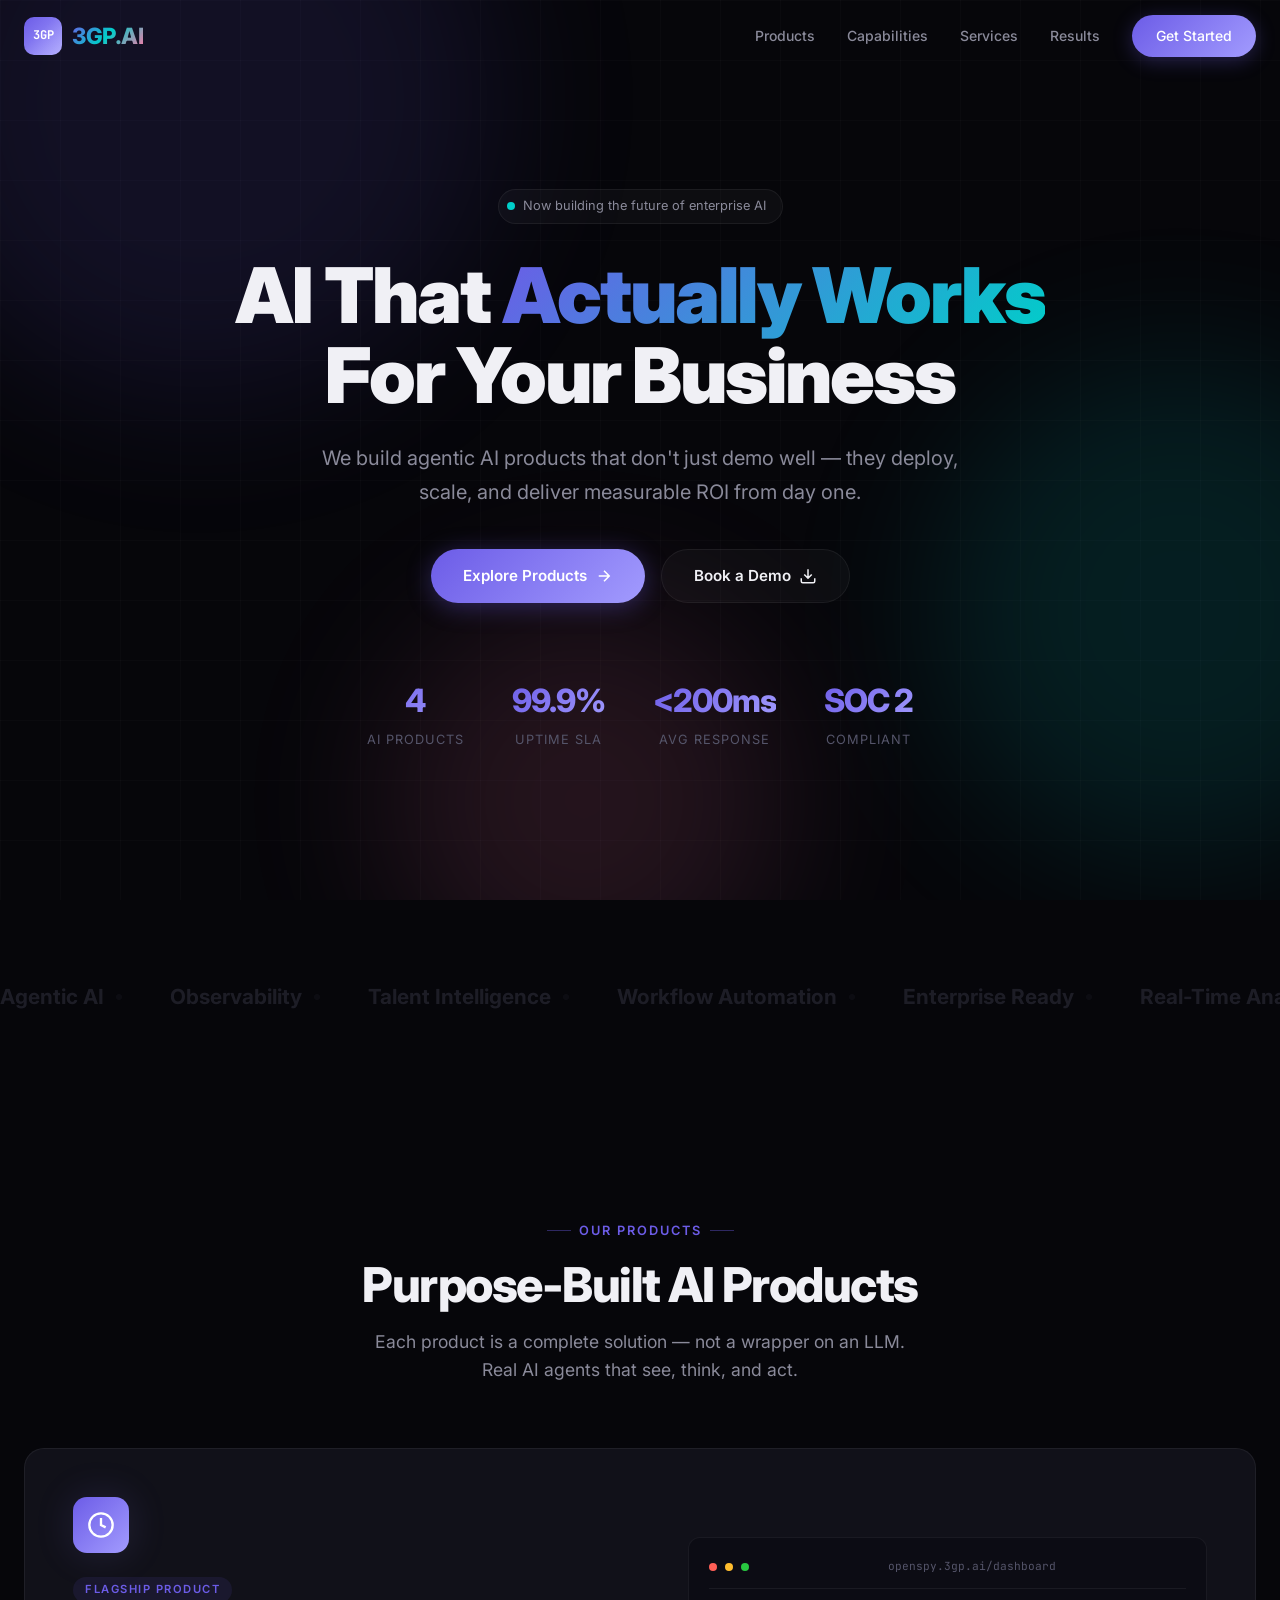
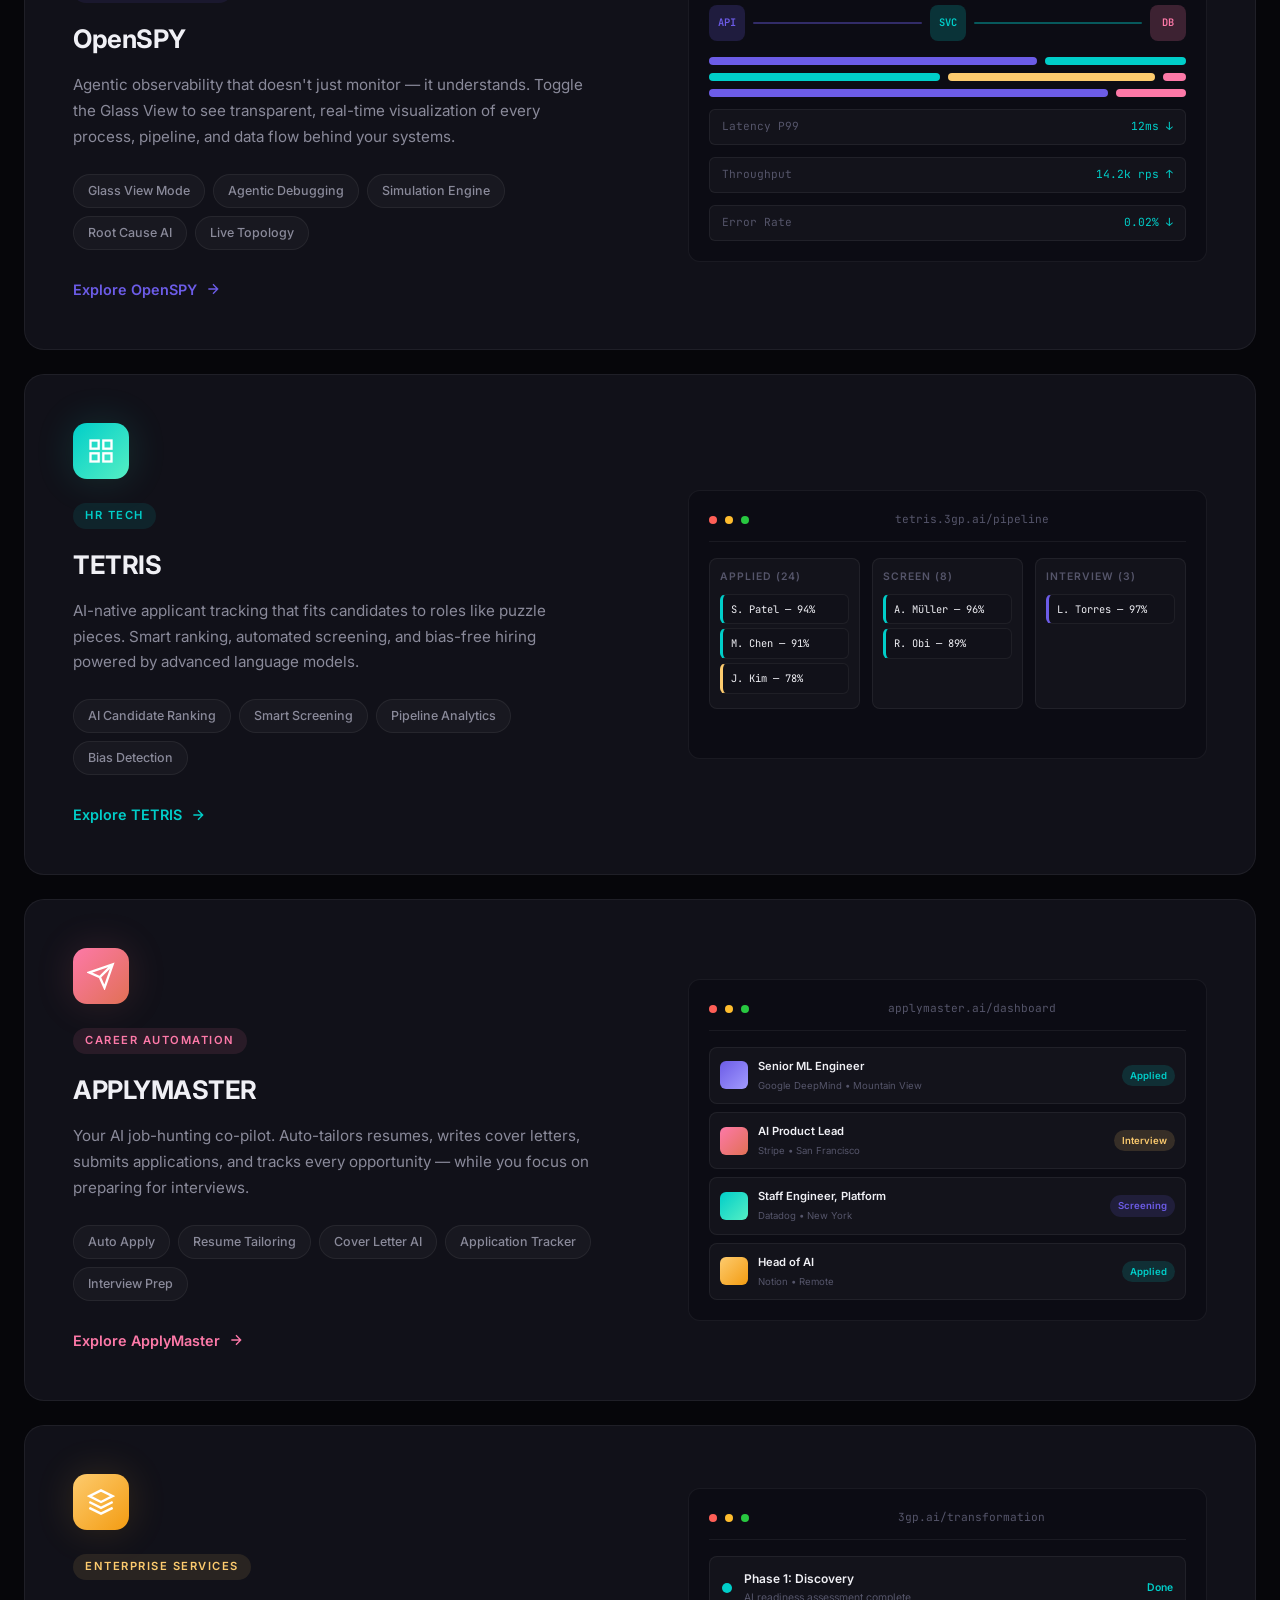
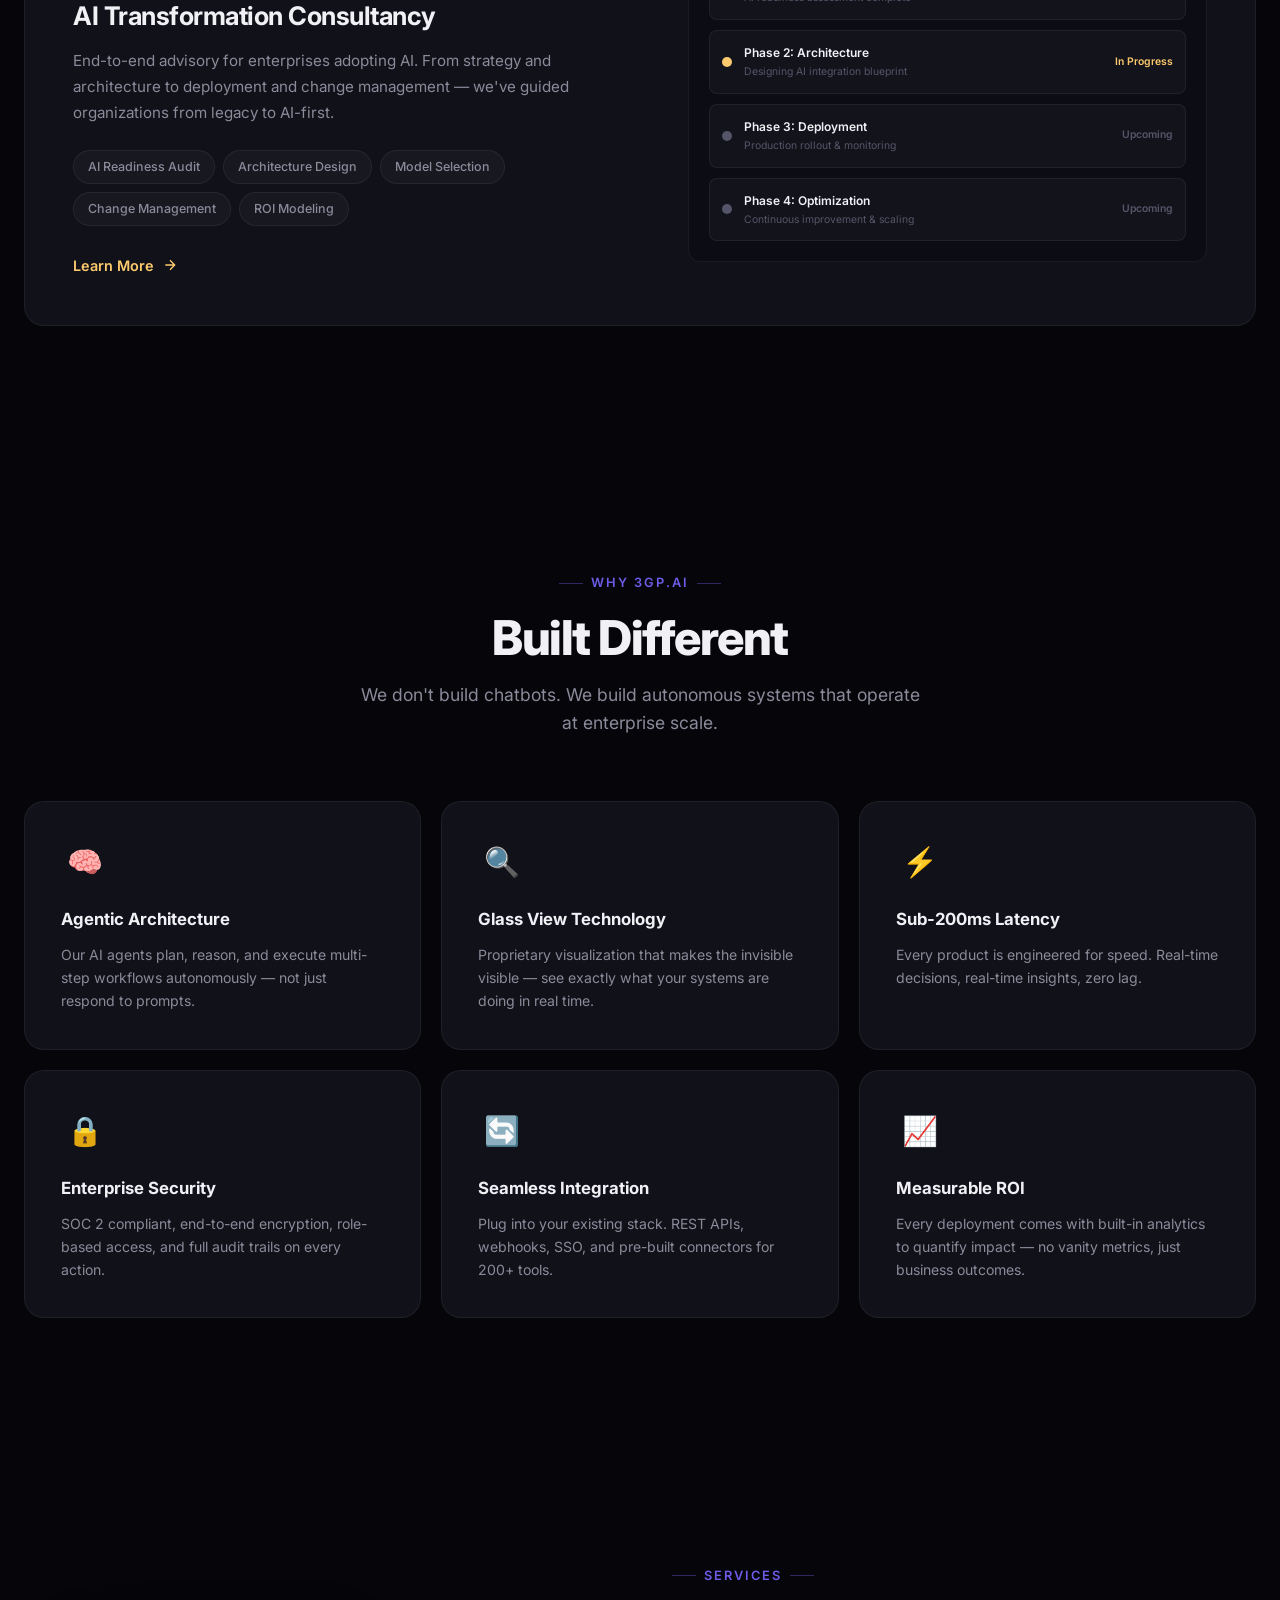
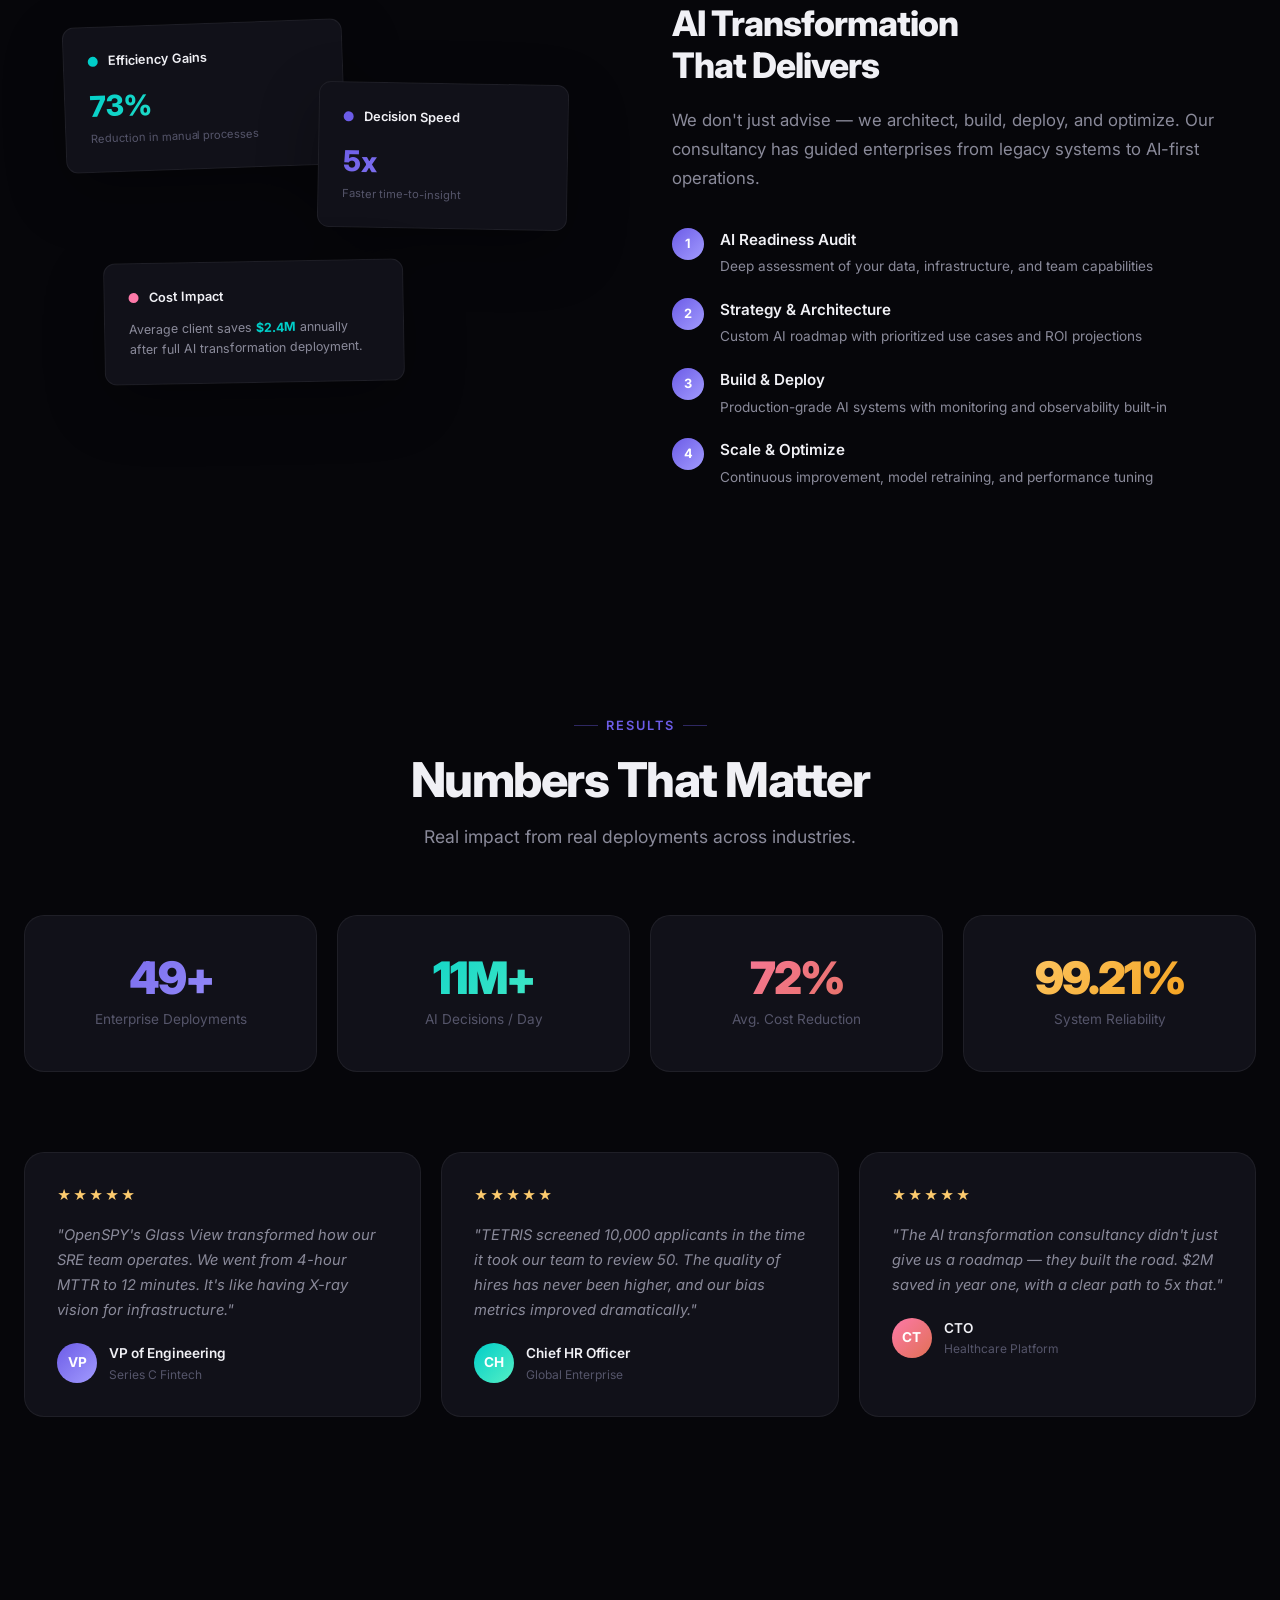
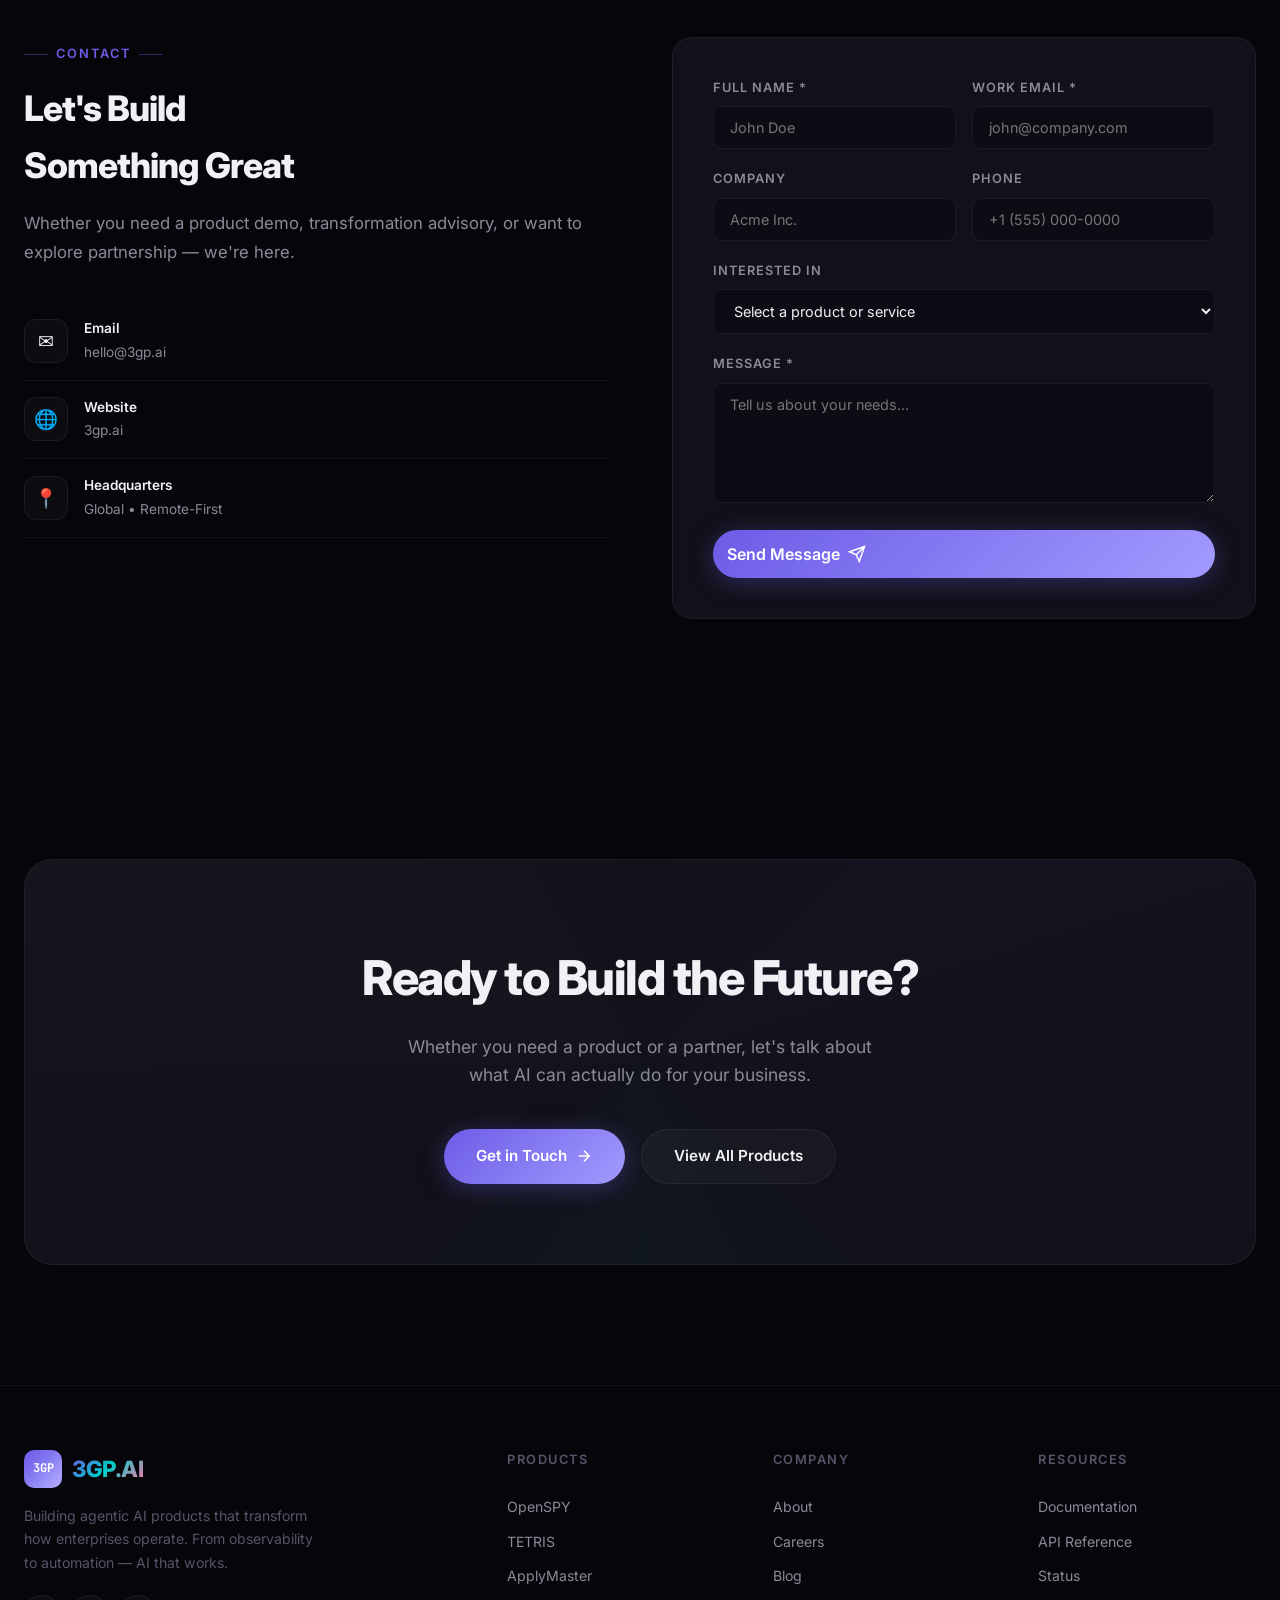
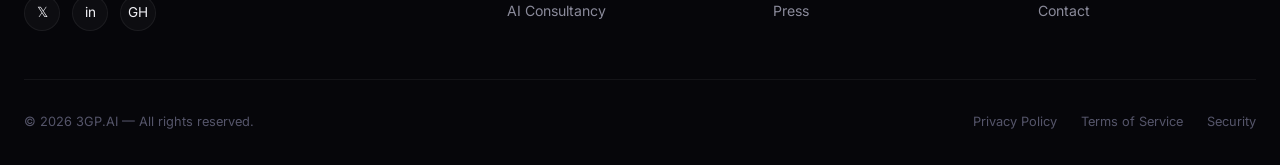
==== commit 80a88af2: "Add all product pages, rename GREYHOUND to OpenSPY, add About/Privacy/Terms" ====
--- a/index.html
+++ b/index.html
@@ -54,7 +54,7 @@
             "contactType": "sales"
         },
         "offers": [
-            { "@type": "Offer", "name": "GREYHOUND - Agentic Observability", "description": "AI-powered observability with Glass View technology" },
+            { "@type": "Offer", "name": "OpenSPY - Agentic Observability", "description": "AI-powered observability with Glass View technology" },
             { "@type": "Offer", "name": "TETRIS - AI Applicant Tracking", "description": "AI-native ATS with smart ranking and bias detection" },
             { "@type": "Offer", "name": "ApplyMaster - Auto Job Application", "description": "AI job-hunting co-pilot with auto-apply" },
             { "@type": "Offer", "name": "AI Transformation Consultancy", "description": "End-to-end advisory for enterprises adopting AI" }
@@ -171,14 +171,14 @@
             </div>
 
             <div class="product-grid">
-                <!-- GREYHOUND -->
+                <!-- OpenSPY -->
                 <div class="product-card reveal" data-theme="purple">
                     <div class="product-info">
                         <div class="product-icon">
                             <svg width="28" height="28" viewBox="0 0 24 24" fill="none" stroke="#fff" stroke-width="2"><circle cx="12" cy="12" r="10"/><path d="M12 6v6l4 2"/></svg>
                         </div>
                         <div class="product-tag">Flagship Product</div>
-                        <h3>GREYHOUND</h3>
+                        <h3>OpenSPY</h3>
                         <p class="product-desc">Agentic observability that doesn't just monitor — it understands. Toggle the Glass View to see transparent, real-time visualization of every process, pipeline, and data flow behind your systems.</p>
                         <div class="product-features">
                             <span class="product-feature">Glass View Mode</span>
@@ -187,8 +187,8 @@
                             <span class="product-feature">Root Cause AI</span>
                             <span class="product-feature">Live Topology</span>
                         </div>
-                        <a href="/greyhound" class="product-link">
-                            Explore GREYHOUND
+                        <a href="/openspy" class="product-link">
+                            Explore OpenSPY
                             <svg viewBox="0 0 24 24" fill="none" stroke="currentColor" stroke-width="2"><path d="M5 12h14M12 5l7 7-7 7"/></svg>
                         </a>
                     </div>
@@ -196,7 +196,7 @@
                         <div class="product-mockup">
                             <div class="mockup-topbar">
                                 <span class="mockup-dot"></span><span class="mockup-dot"></span><span class="mockup-dot"></span>
-                                <span class="mockup-url">greyhound.3gp.ai/dashboard</span>
+                                <span class="mockup-url">openspy.3gp.ai/dashboard</span>
                             </div>
                             <div class="mockup-content greyhound-mock">
                                 <div class="mock-row">
@@ -460,7 +460,7 @@
             <div class="testimonials reveal">
                 <div class="testimonial">
                     <div class="testimonial-stars">&#9733;&#9733;&#9733;&#9733;&#9733;</div>
-                    <p>"GREYHOUND's Glass View transformed how our SRE team operates. We went from 4-hour MTTR to 12 minutes. It's like having X-ray vision for infrastructure."</p>
+                    <p>"OpenSPY's Glass View transformed how our SRE team operates. We went from 4-hour MTTR to 12 minutes. It's like having X-ray vision for infrastructure."</p>
                     <div class="testimonial-author"><div class="testimonial-avatar" style="background:var(--gradient-1);">VP</div><div><div class="testimonial-name">VP of Engineering</div><div class="testimonial-role">Series C Fintech</div></div></div>
                 </div>
                 <div class="testimonial">
@@ -524,7 +524,7 @@
                             <label for="product">Interested In</label>
                             <select id="product" name="product">
                                 <option value="">Select a product or service</option>
-                                <option value="greyhound">GREYHOUND — Observability</option>
+                                <option value="greyhound">OpenSPY — Observability</option>
                                 <option value="tetris">TETRIS — Applicant Tracking</option>
                                 <option value="applymaster">ApplyMaster — Job Automation</option>
                                 <option value="consultancy">AI Transformation Consultancy</option>
@@ -586,7 +586,7 @@
                 </div>
                 <div class="footer-col">
                     <h5>Products</h5>
-                    <a href="/greyhound">GREYHOUND</a>
+                    <a href="/openspy">OpenSPY</a>
                     <a href="/tetris">TETRIS</a>
                     <a href="/applymaster">ApplyMaster</a>
                     <a href="/consultancy">AI Consultancy</a>
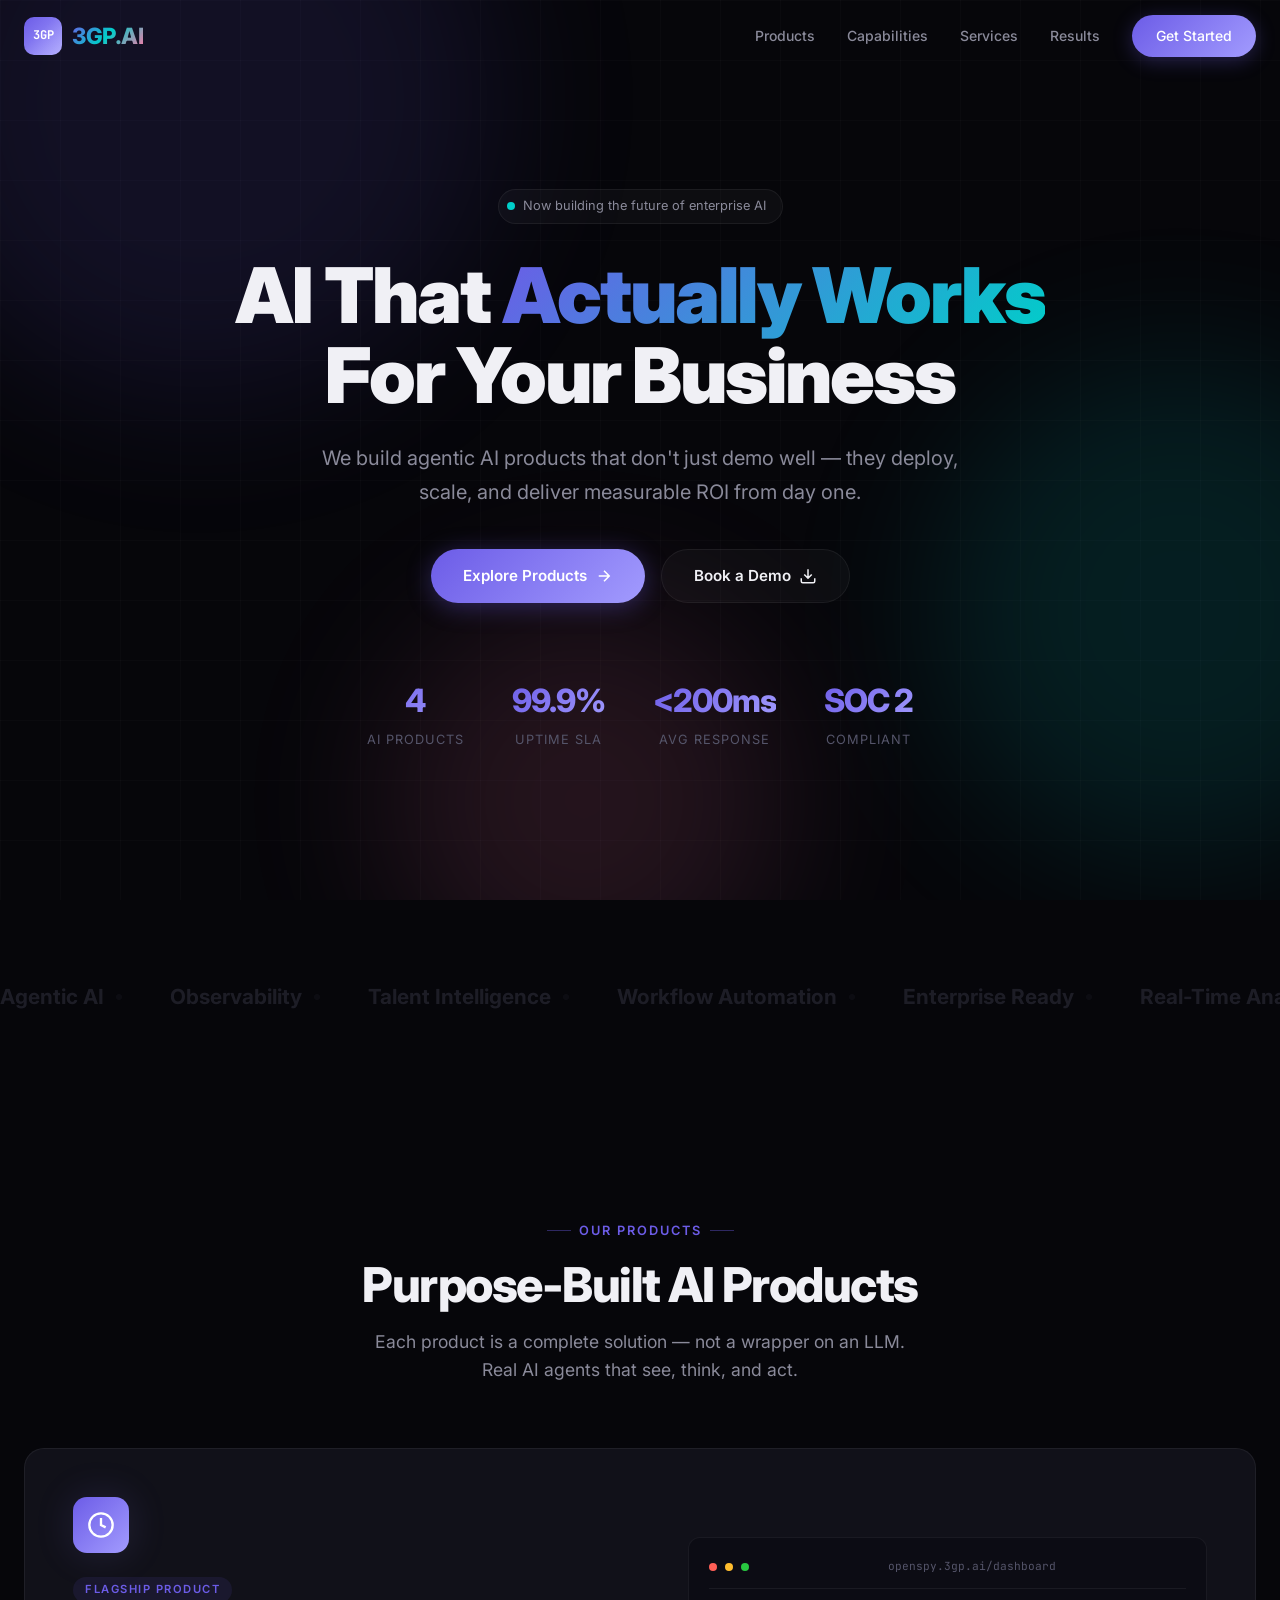
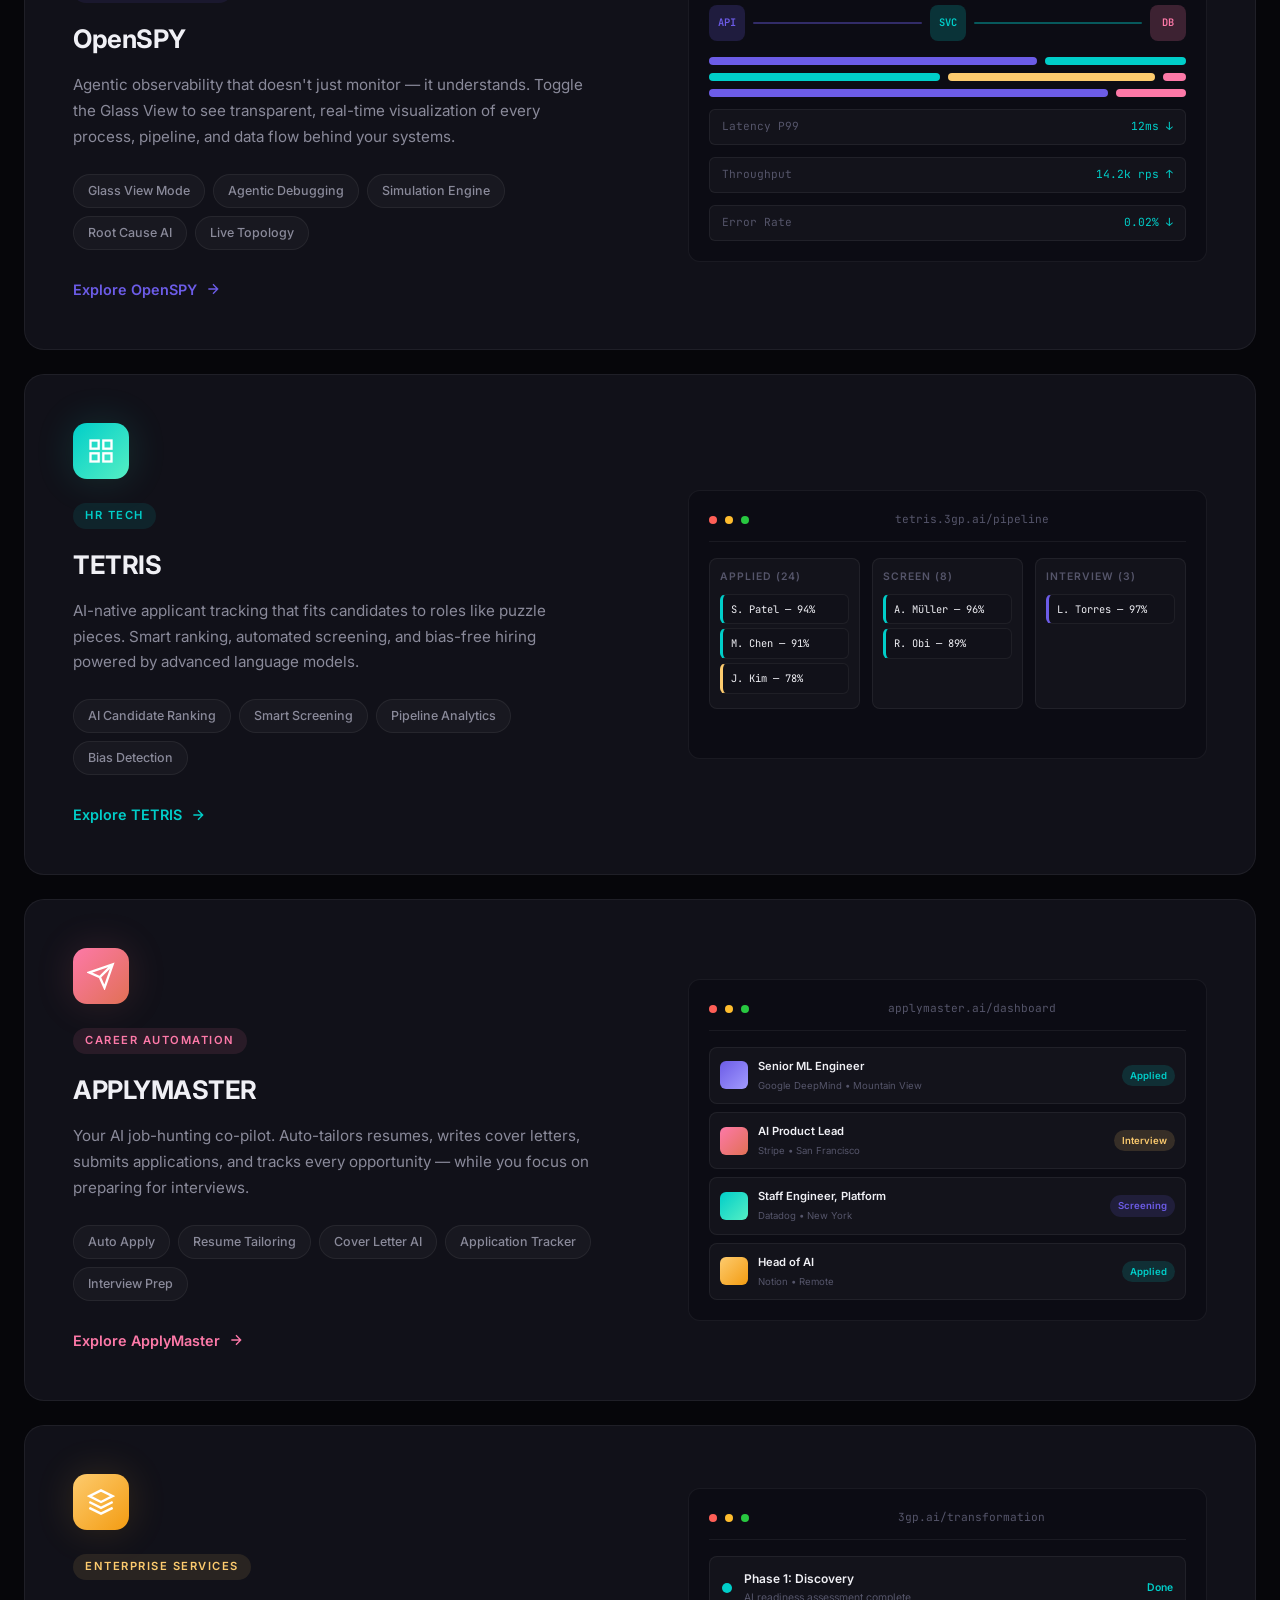
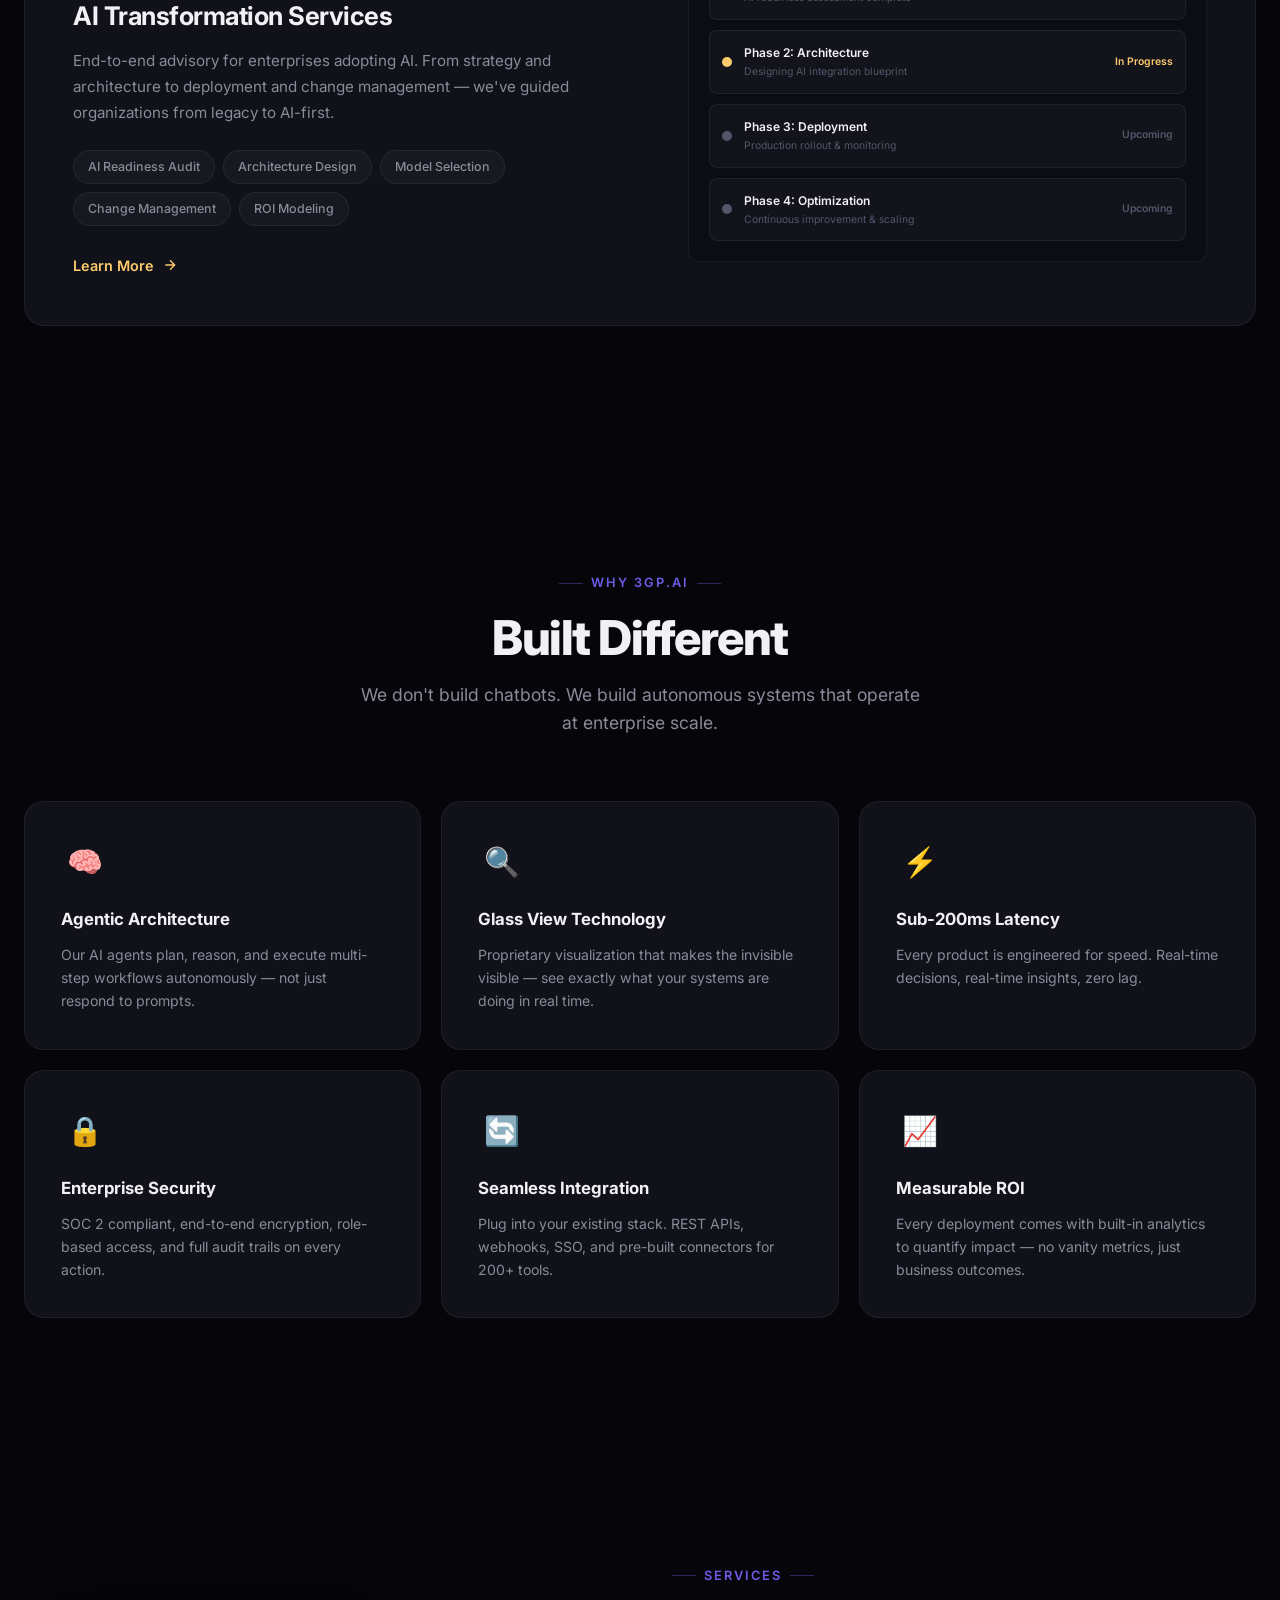
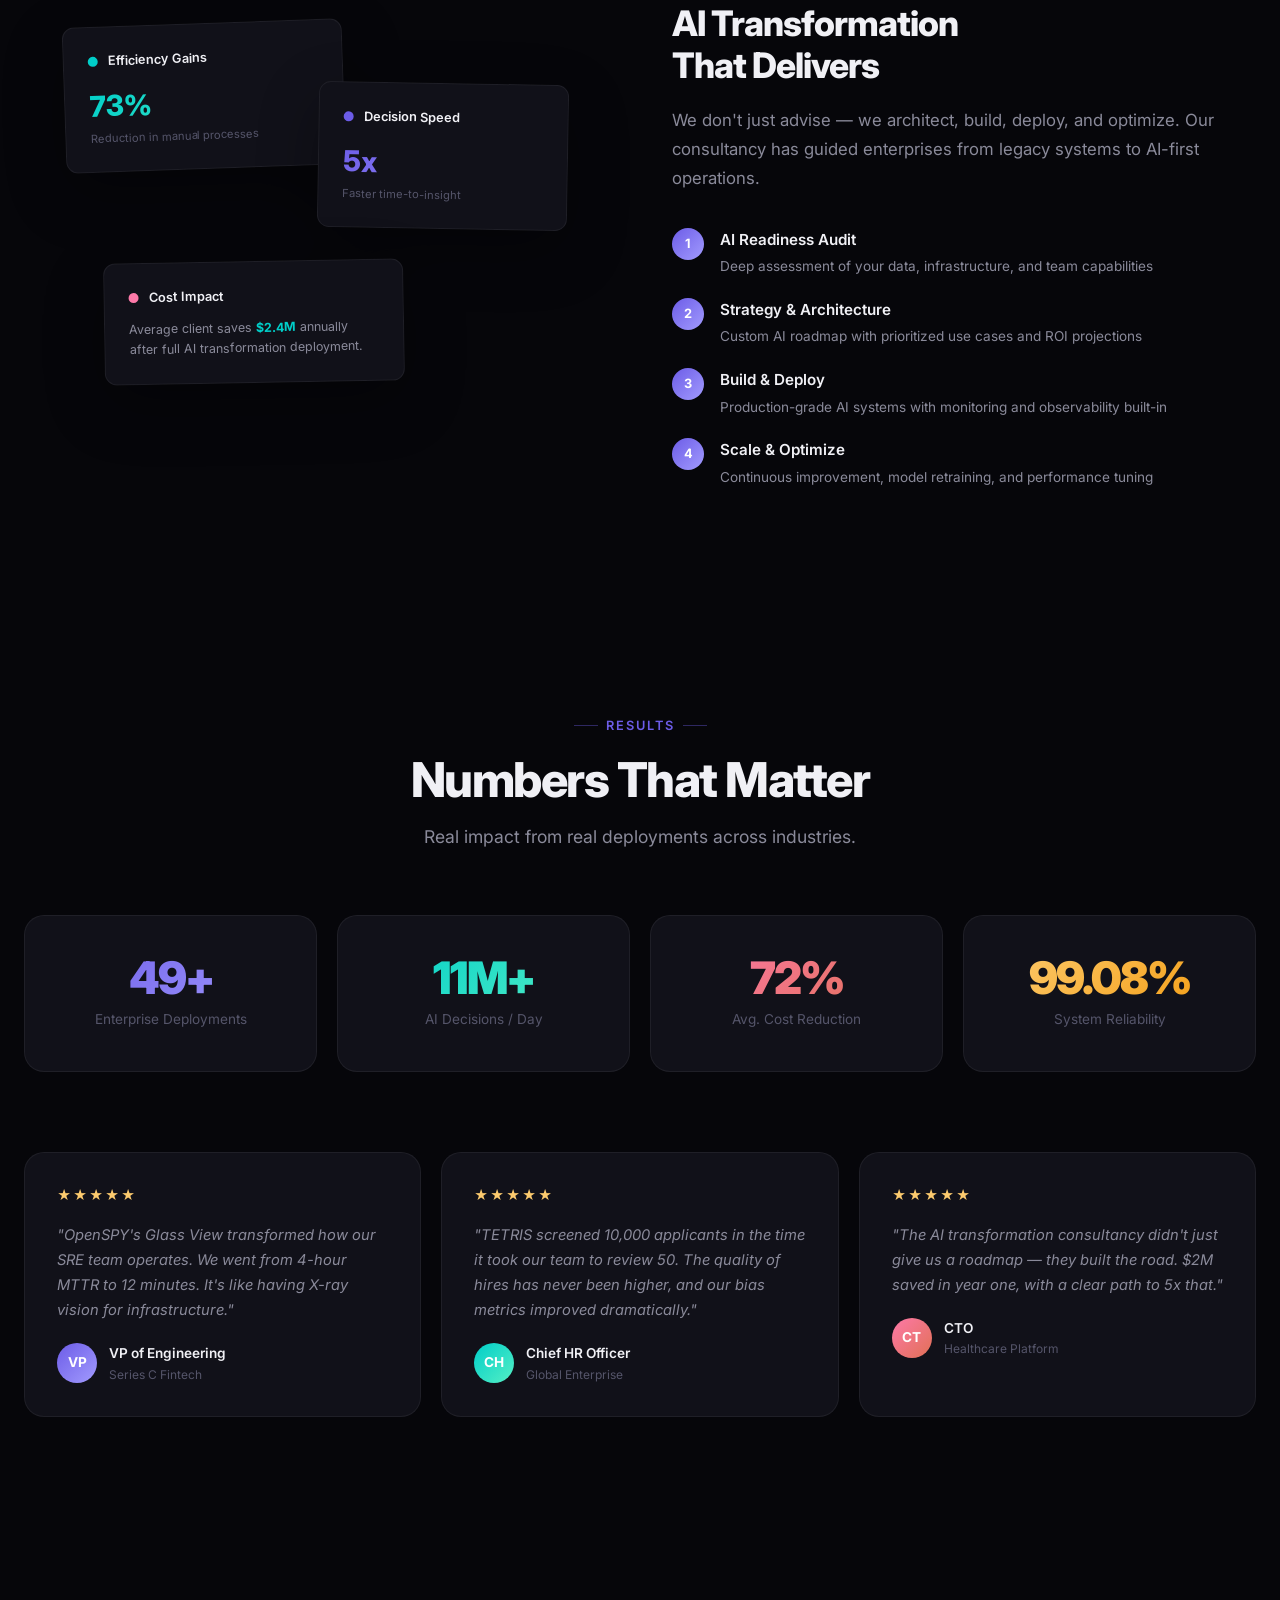
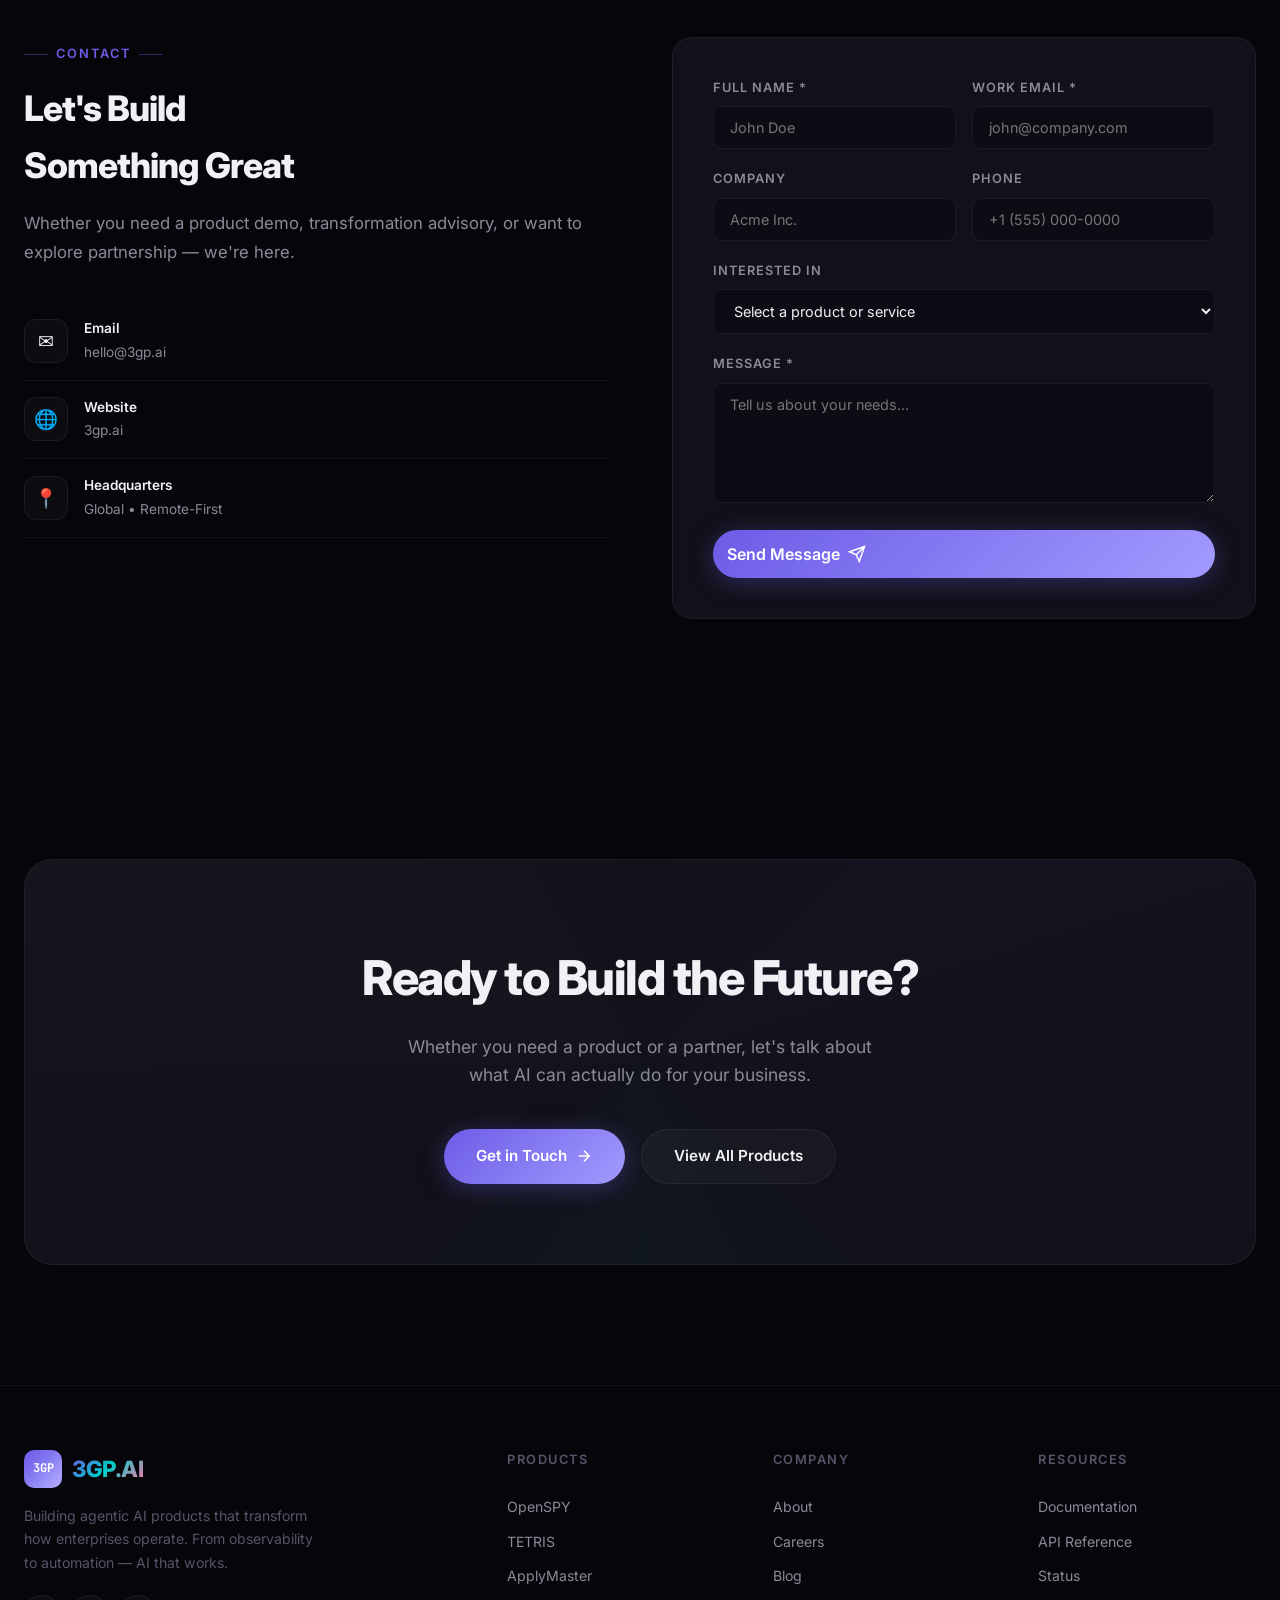
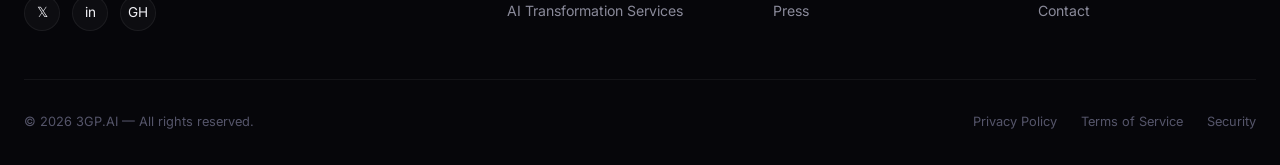
==== commit 1b9caa91: "Rename AI Consultancy to AI Transformation Services across all pages" ====
--- a/index.html
+++ b/index.html
@@ -57,7 +57,7 @@
             { "@type": "Offer", "name": "OpenSPY - Agentic Observability", "description": "AI-powered observability with Glass View technology" },
             { "@type": "Offer", "name": "TETRIS - AI Applicant Tracking", "description": "AI-native ATS with smart ranking and bias detection" },
             { "@type": "Offer", "name": "ApplyMaster - Auto Job Application", "description": "AI job-hunting co-pilot with auto-apply" },
-            { "@type": "Offer", "name": "AI Transformation Consultancy", "description": "End-to-end advisory for enterprises adopting AI" }
+            { "@type": "Offer", "name": "AI Transformation Services", "description": "End-to-end advisory for enterprises adopting AI" }
         ]
     }
     </script>
@@ -338,7 +338,7 @@
                             <svg width="28" height="28" viewBox="0 0 24 24" fill="none" stroke="#fff" stroke-width="2"><path d="M12 2L2 7l10 5 10-5-10-5zM2 17l10 5 10-5M2 12l10 5 10-5"/></svg>
                         </div>
                         <div class="product-tag">Enterprise Services</div>
-                        <h3>AI Transformation Consultancy</h3>
+                        <h3>AI Transformation Services</h3>
                         <p class="product-desc">End-to-end advisory for enterprises adopting AI. From strategy and architecture to deployment and change management — we've guided organizations from legacy to AI-first.</p>
                         <div class="product-features">
                             <span class="product-feature">AI Readiness Audit</span>
@@ -527,7 +527,7 @@
                                 <option value="greyhound">OpenSPY — Observability</option>
                                 <option value="tetris">TETRIS — Applicant Tracking</option>
                                 <option value="applymaster">ApplyMaster — Job Automation</option>
-                                <option value="consultancy">AI Transformation Consultancy</option>
+                                <option value="consultancy">AI Transformation Services</option>
                                 <option value="partnership">Partnership</option>
                                 <option value="other">Other</option>
                             </select>
@@ -589,7 +589,7 @@
                     <a href="/openspy">OpenSPY</a>
                     <a href="/tetris">TETRIS</a>
                     <a href="/applymaster">ApplyMaster</a>
-                    <a href="/consultancy">AI Consultancy</a>
+                    <a href="/consultancy">AI Transformation Services</a>
                 </div>
                 <div class="footer-col">
                     <h5>Company</h5>
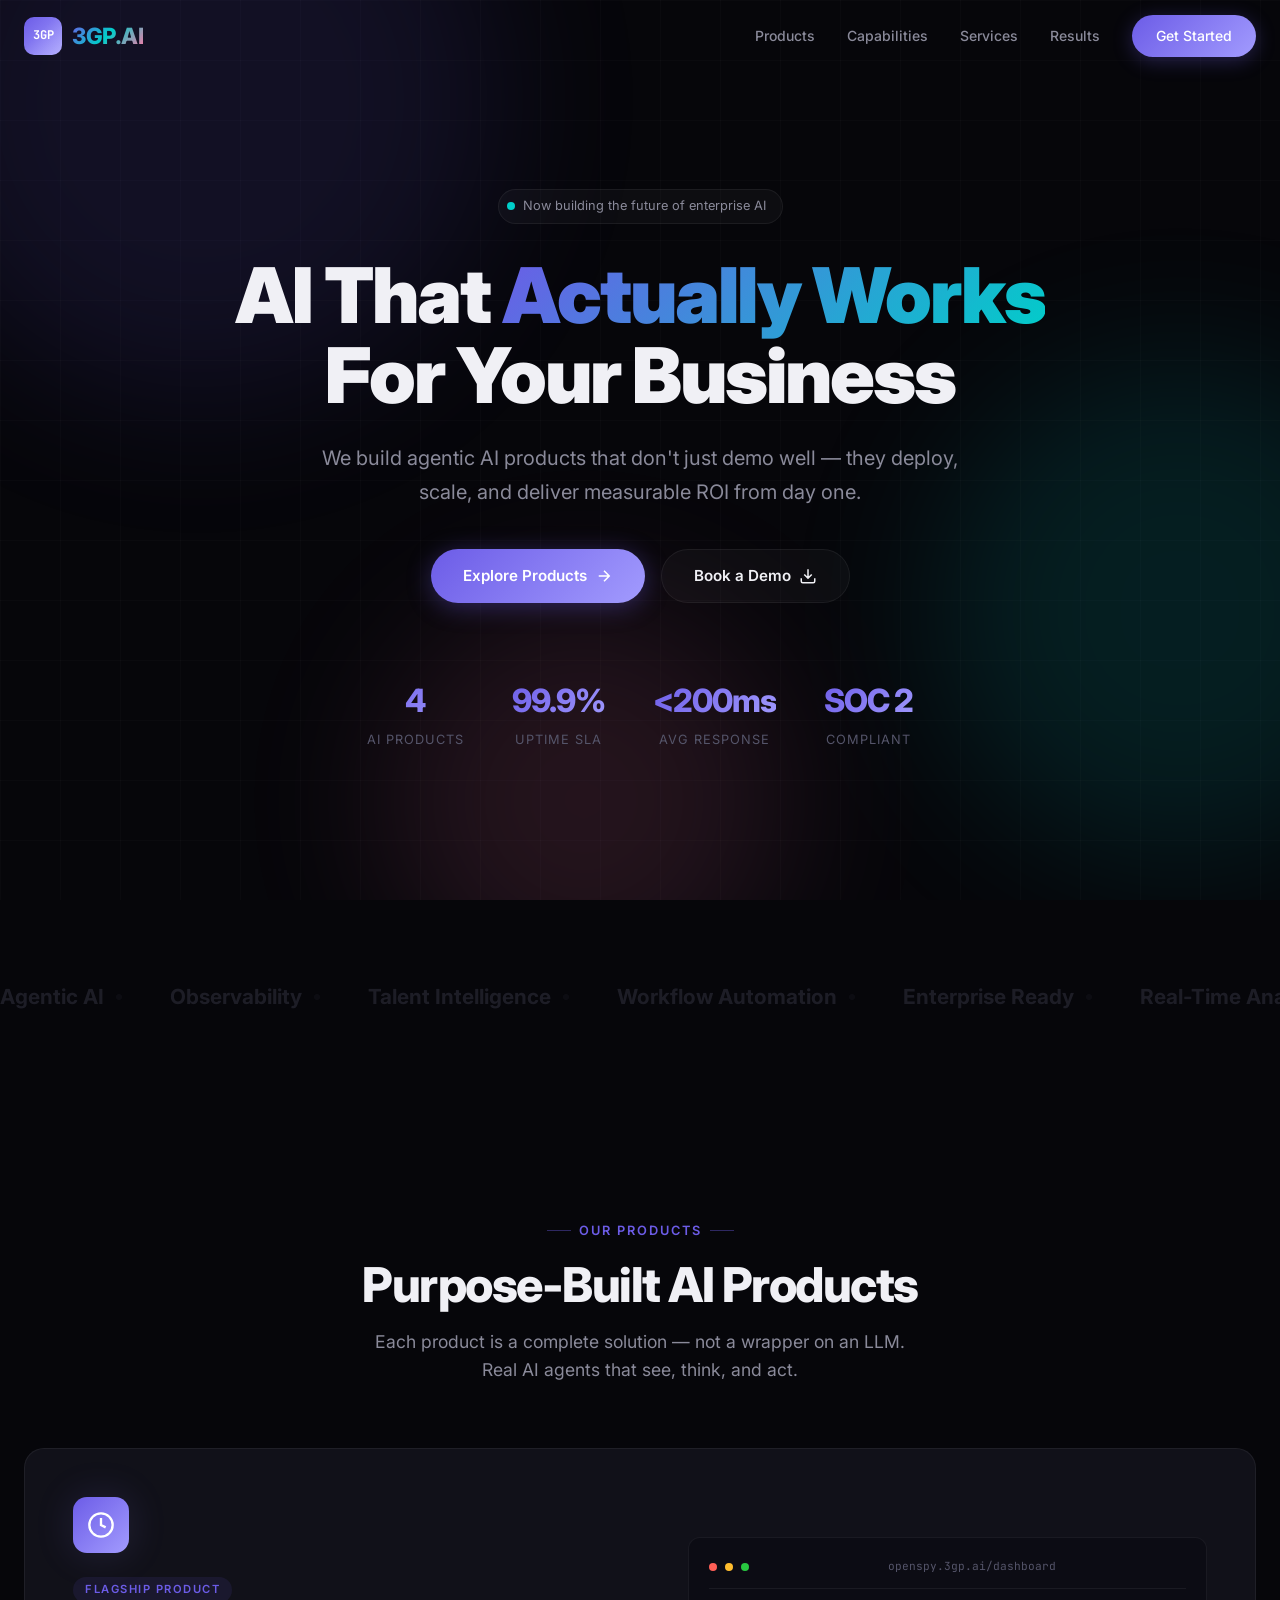
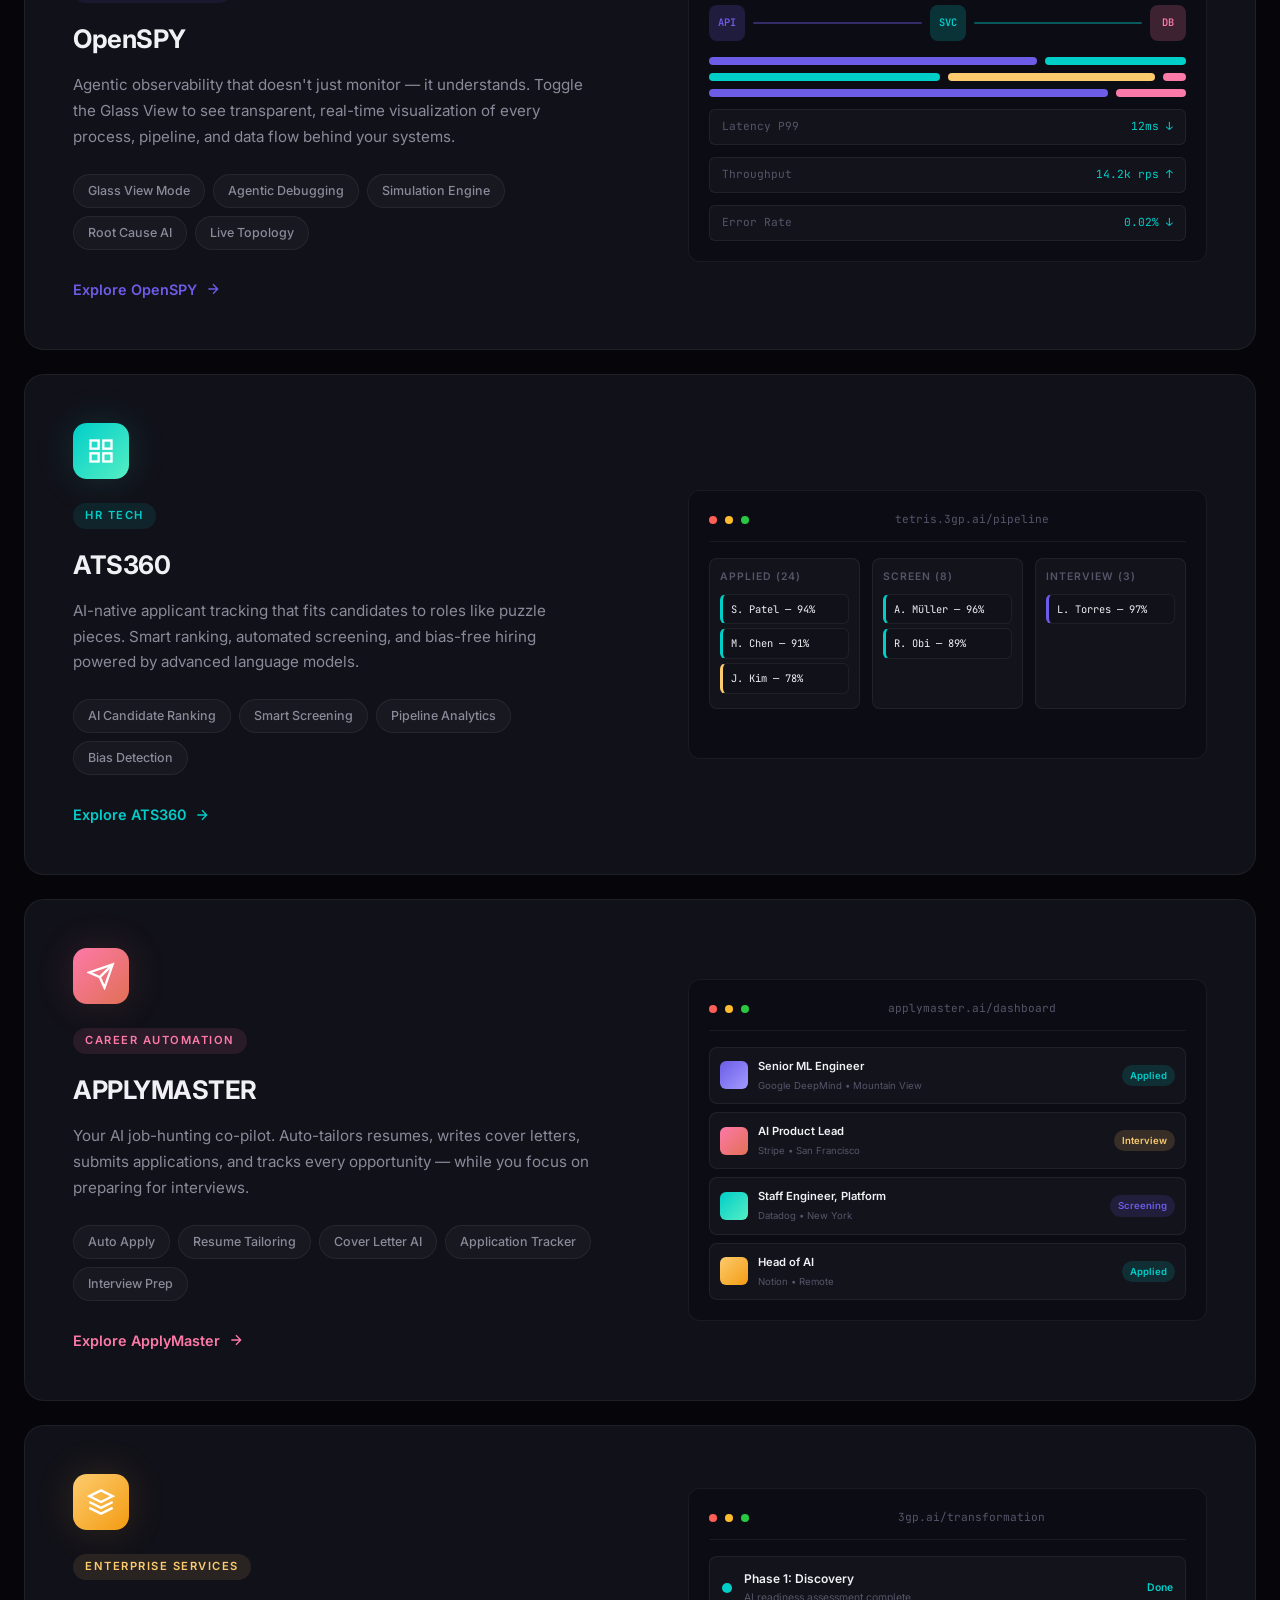
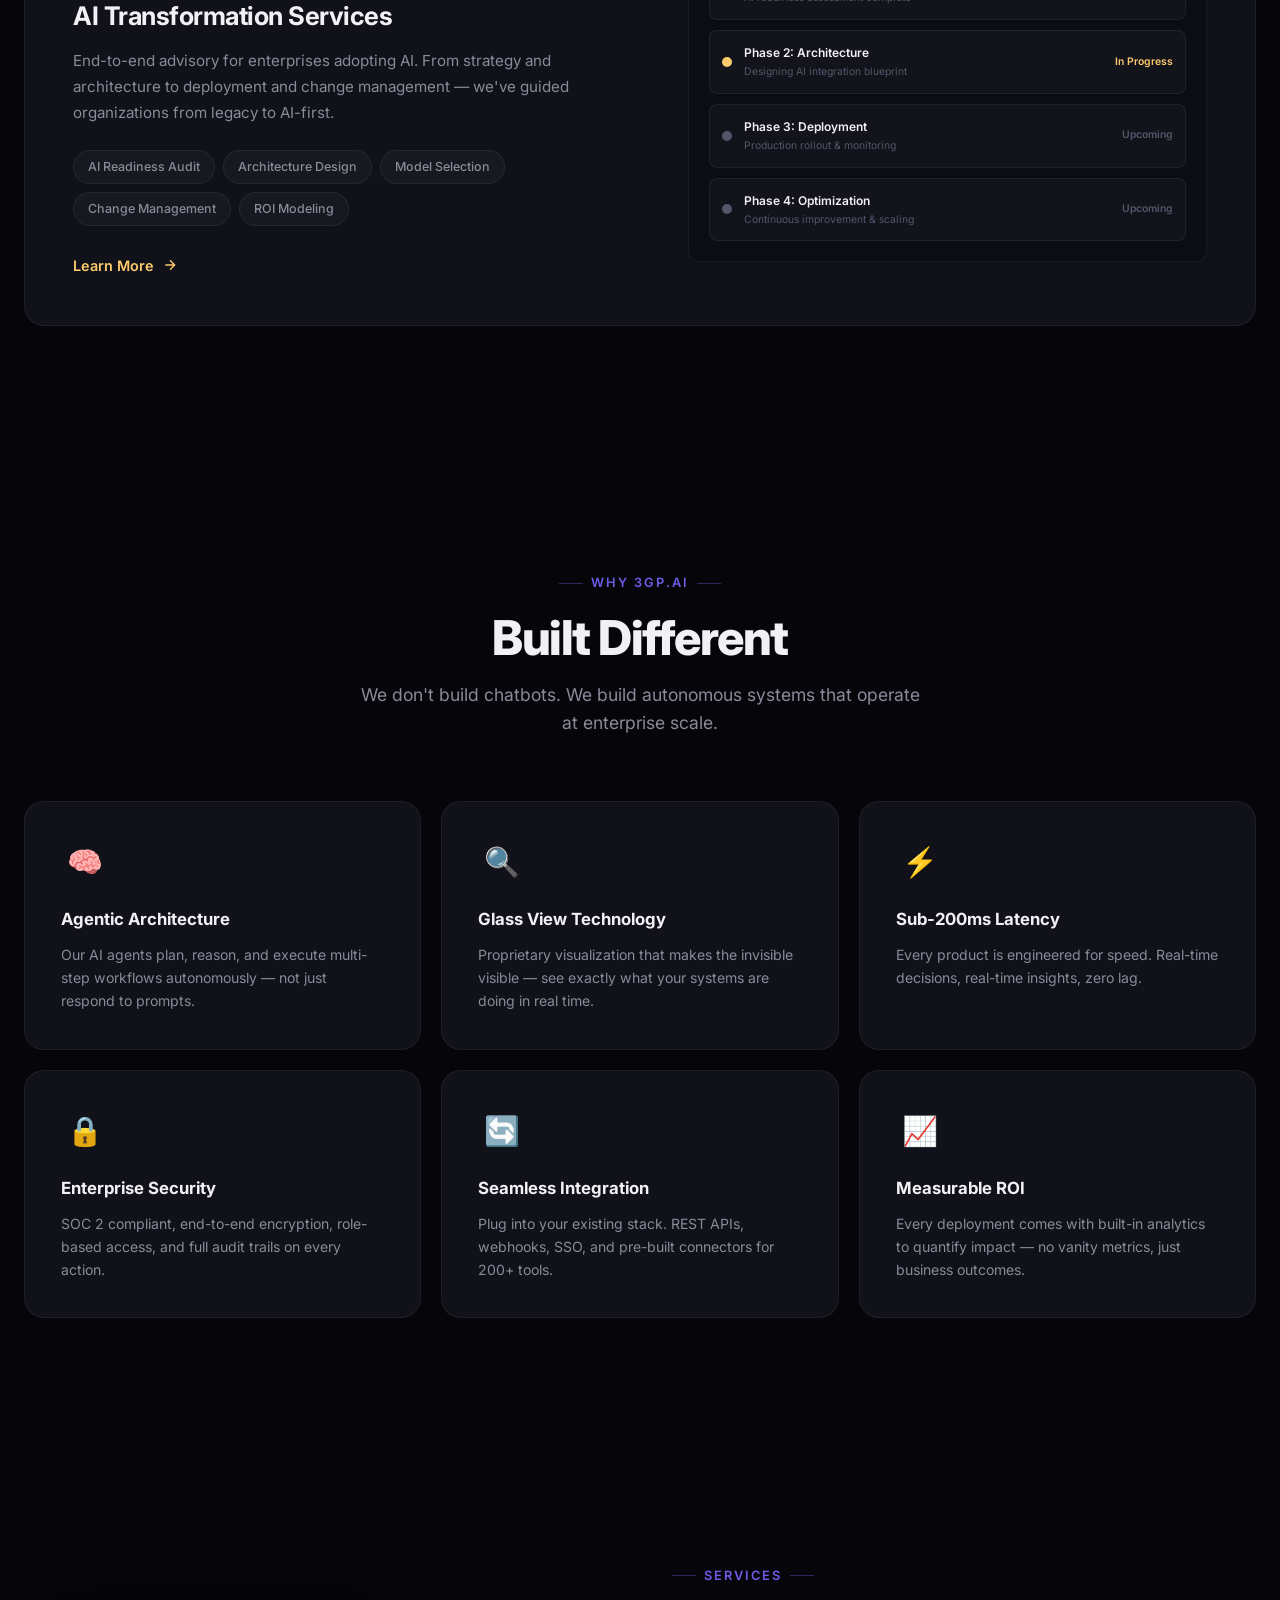
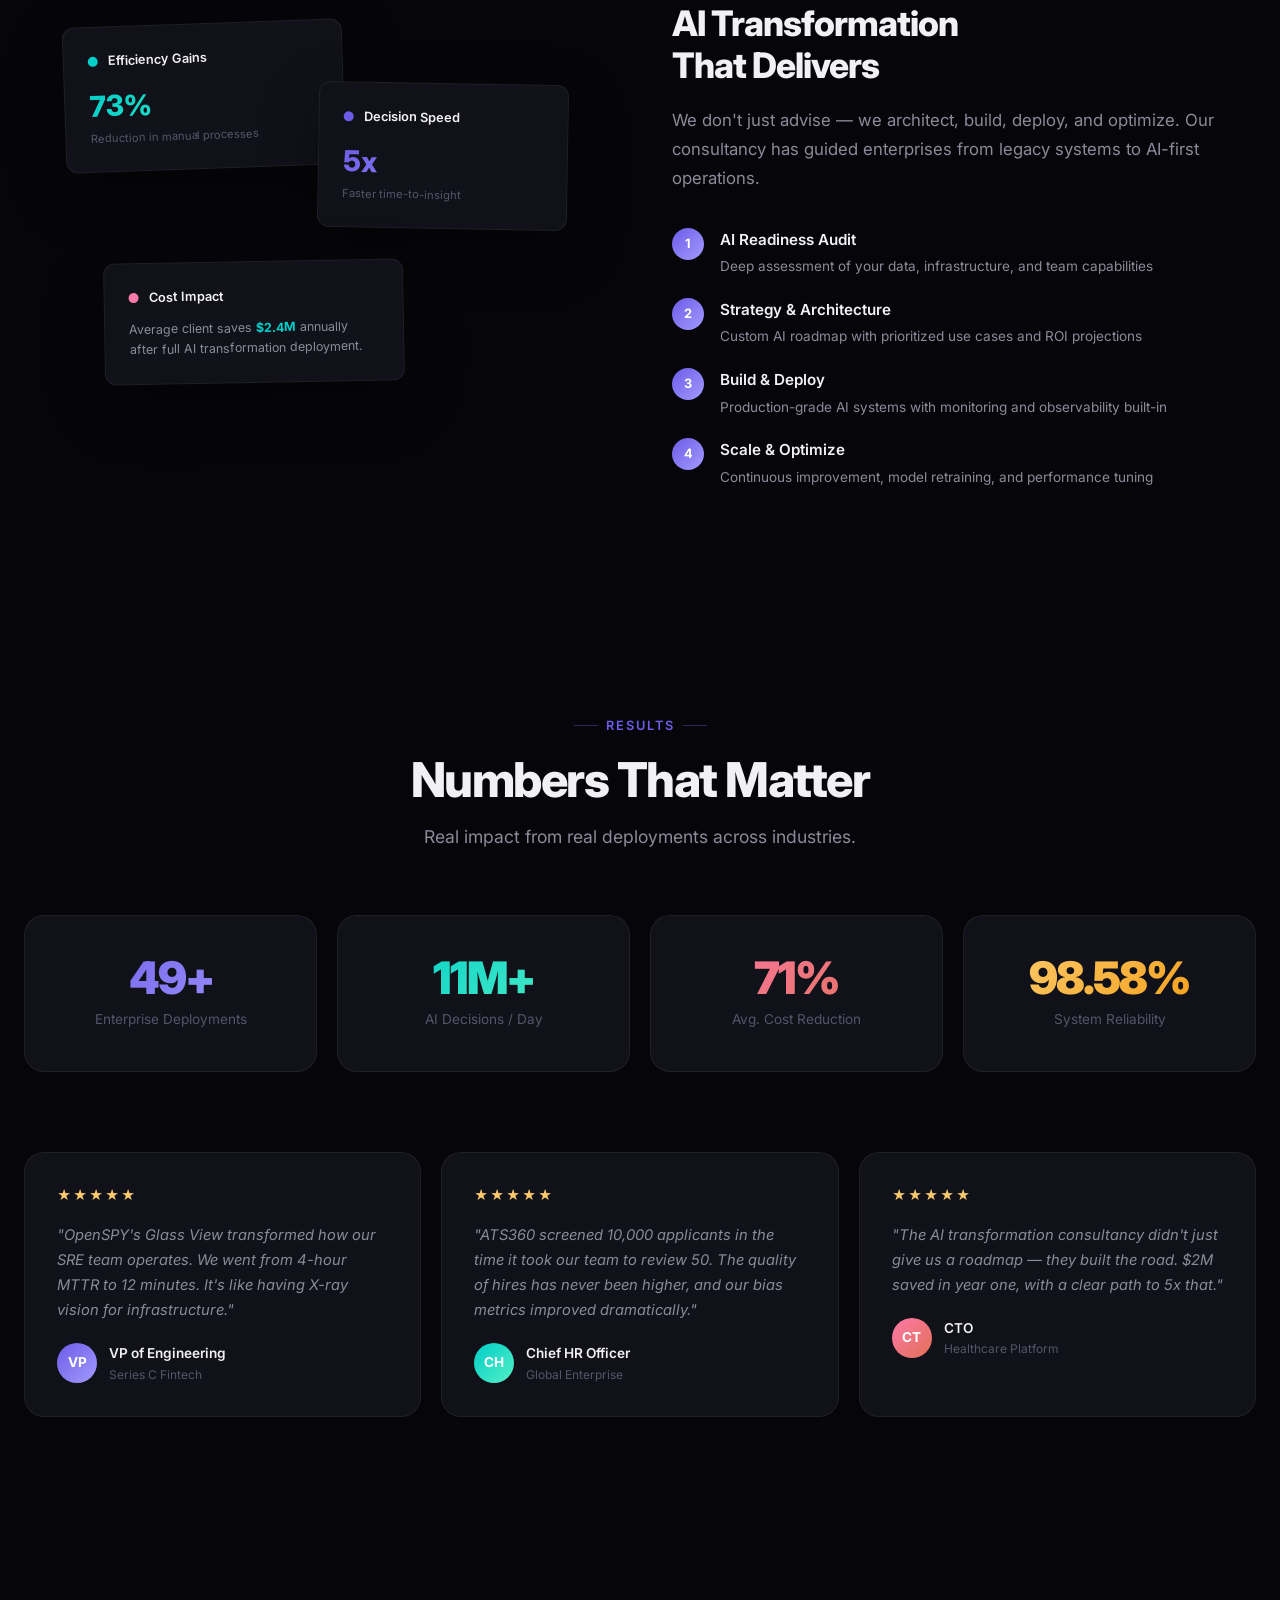
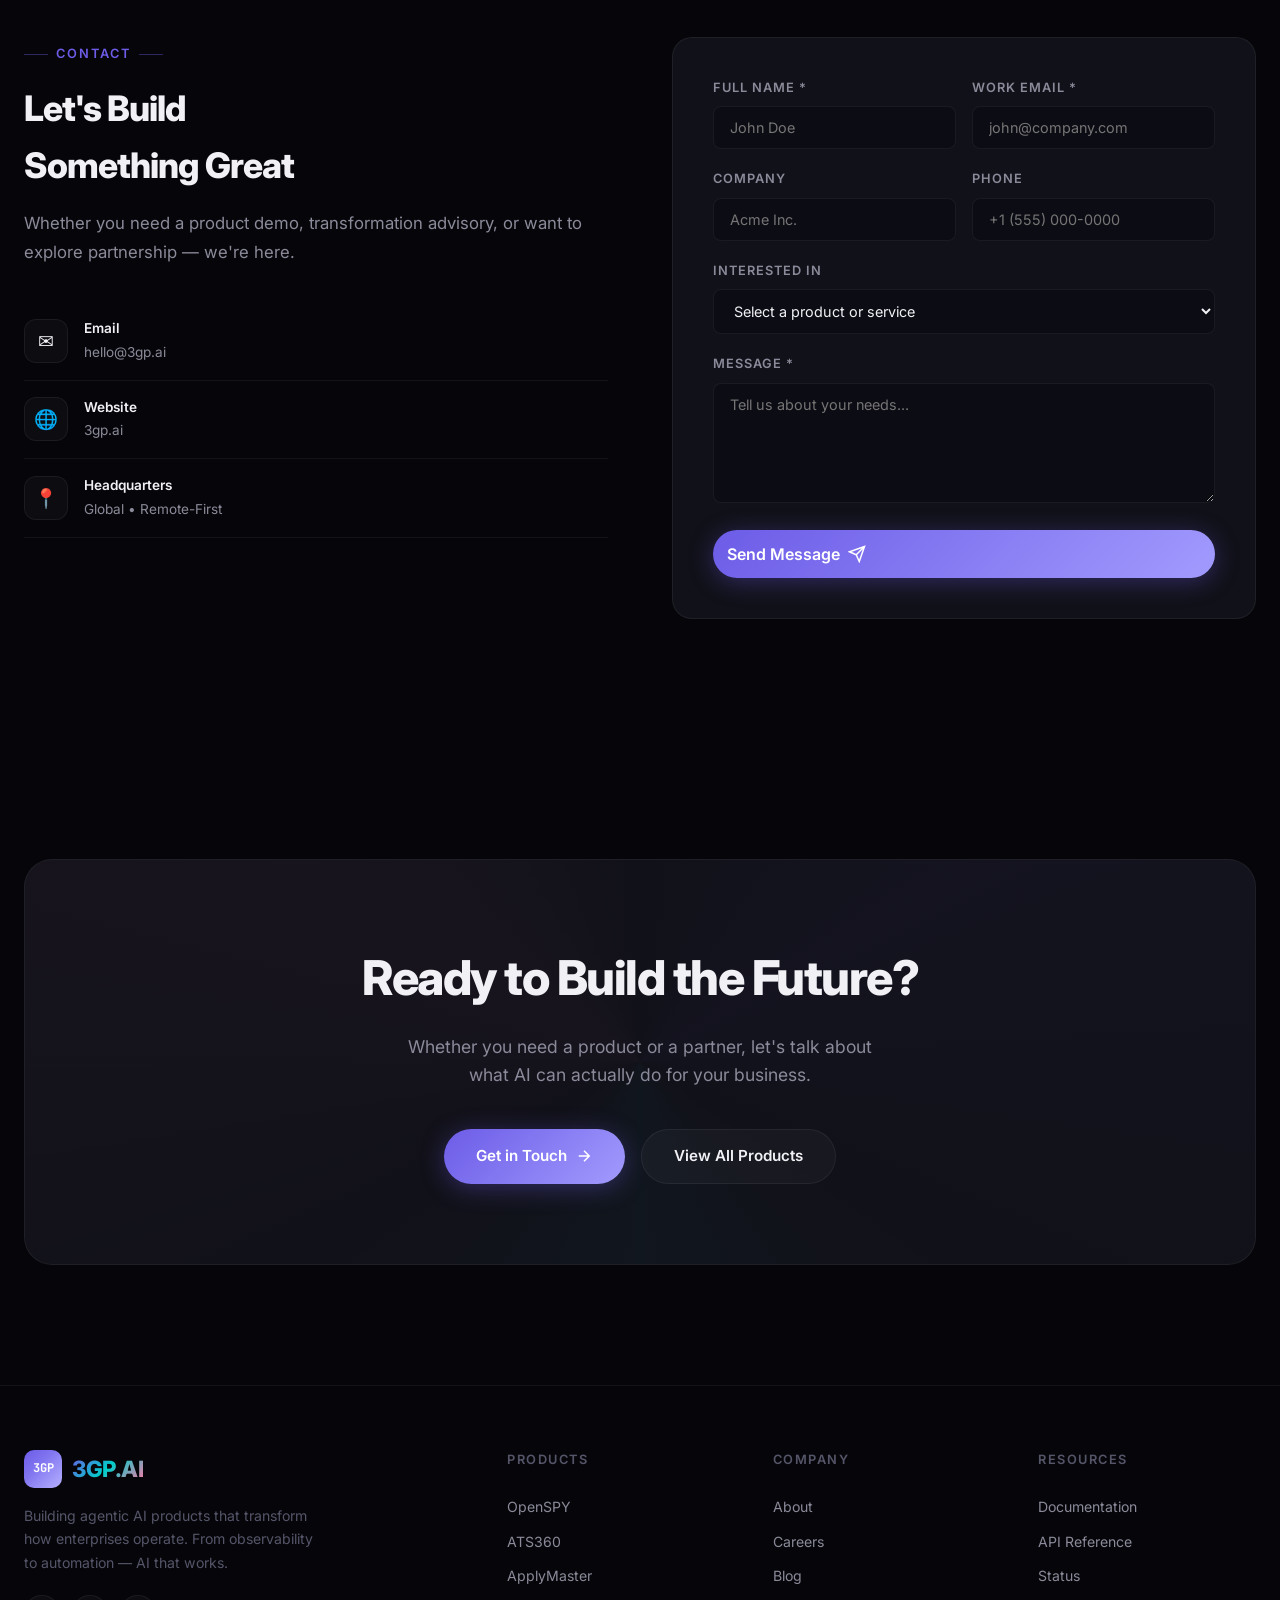
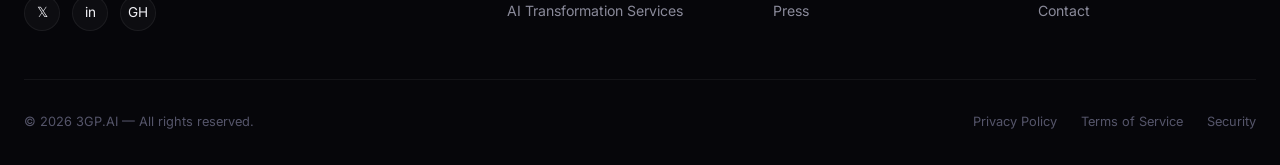
==== commit c229c2ed: "Rename TETRIS to ATS360 across all pages" ====
--- a/index.html
+++ b/index.html
@@ -55,7 +55,7 @@
         },
         "offers": [
             { "@type": "Offer", "name": "OpenSPY - Agentic Observability", "description": "AI-powered observability with Glass View technology" },
-            { "@type": "Offer", "name": "TETRIS - AI Applicant Tracking", "description": "AI-native ATS with smart ranking and bias detection" },
+            { "@type": "Offer", "name": "ATS360 - AI Applicant Tracking", "description": "AI-native ATS with smart ranking and bias detection" },
             { "@type": "Offer", "name": "ApplyMaster - Auto Job Application", "description": "AI job-hunting co-pilot with auto-apply" },
             { "@type": "Offer", "name": "AI Transformation Services", "description": "End-to-end advisory for enterprises adopting AI" }
         ]
@@ -227,14 +227,14 @@
                     </div>
                 </div>
 
-                <!-- TETRIS -->
+                <!-- ATS360 -->
                 <div class="product-card reveal" data-theme="teal">
                     <div class="product-info">
                         <div class="product-icon">
                             <svg width="28" height="28" viewBox="0 0 24 24" fill="none" stroke="#fff" stroke-width="2"><rect x="3" y="3" width="7" height="7"/><rect x="14" y="3" width="7" height="7"/><rect x="3" y="14" width="7" height="7"/><rect x="14" y="14" width="7" height="7"/></svg>
                         </div>
                         <div class="product-tag">HR Tech</div>
-                        <h3>TETRIS</h3>
+                        <h3>ATS360</h3>
                         <p class="product-desc">AI-native applicant tracking that fits candidates to roles like puzzle pieces. Smart ranking, automated screening, and bias-free hiring powered by advanced language models.</p>
                         <div class="product-features">
                             <span class="product-feature">AI Candidate Ranking</span>
@@ -243,7 +243,7 @@
                             <span class="product-feature">Bias Detection</span>
                         </div>
                         <a href="/tetris" class="product-link">
-                            Explore TETRIS
+                            Explore ATS360
                             <svg viewBox="0 0 24 24" fill="none" stroke="currentColor" stroke-width="2"><path d="M5 12h14M12 5l7 7-7 7"/></svg>
                         </a>
                     </div>
@@ -465,7 +465,7 @@
                 </div>
                 <div class="testimonial">
                     <div class="testimonial-stars">&#9733;&#9733;&#9733;&#9733;&#9733;</div>
-                    <p>"TETRIS screened 10,000 applicants in the time it took our team to review 50. The quality of hires has never been higher, and our bias metrics improved dramatically."</p>
+                    <p>"ATS360 screened 10,000 applicants in the time it took our team to review 50. The quality of hires has never been higher, and our bias metrics improved dramatically."</p>
                     <div class="testimonial-author"><div class="testimonial-avatar" style="background:var(--gradient-2);">CH</div><div><div class="testimonial-name">Chief HR Officer</div><div class="testimonial-role">Global Enterprise</div></div></div>
                 </div>
                 <div class="testimonial">
@@ -525,7 +525,7 @@
                             <select id="product" name="product">
                                 <option value="">Select a product or service</option>
                                 <option value="greyhound">OpenSPY — Observability</option>
-                                <option value="tetris">TETRIS — Applicant Tracking</option>
+                                <option value="tetris">ATS360 — Applicant Tracking</option>
                                 <option value="applymaster">ApplyMaster — Job Automation</option>
                                 <option value="consultancy">AI Transformation Services</option>
                                 <option value="partnership">Partnership</option>
@@ -587,7 +587,7 @@
                 <div class="footer-col">
                     <h5>Products</h5>
                     <a href="/openspy">OpenSPY</a>
-                    <a href="/tetris">TETRIS</a>
+                    <a href="/tetris">ATS360</a>
                     <a href="/applymaster">ApplyMaster</a>
                     <a href="/consultancy">AI Transformation Services</a>
                 </div>
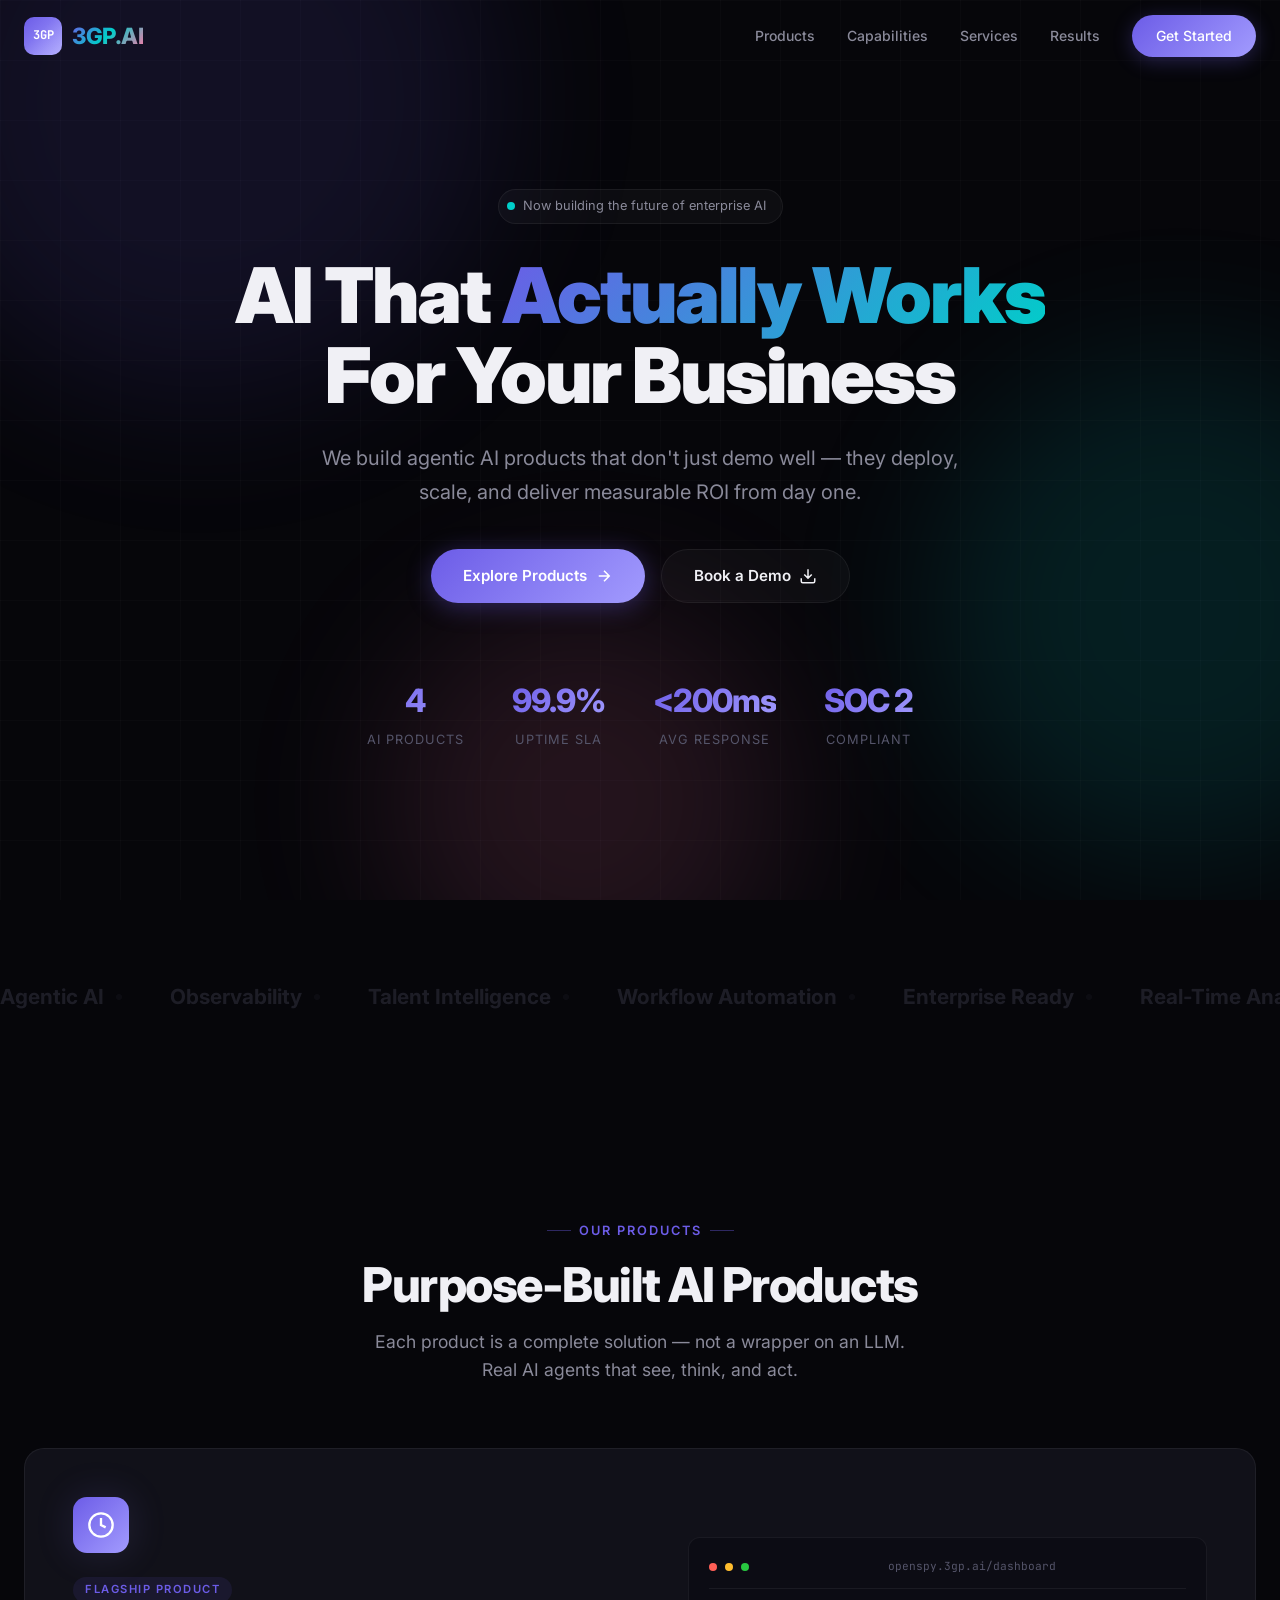
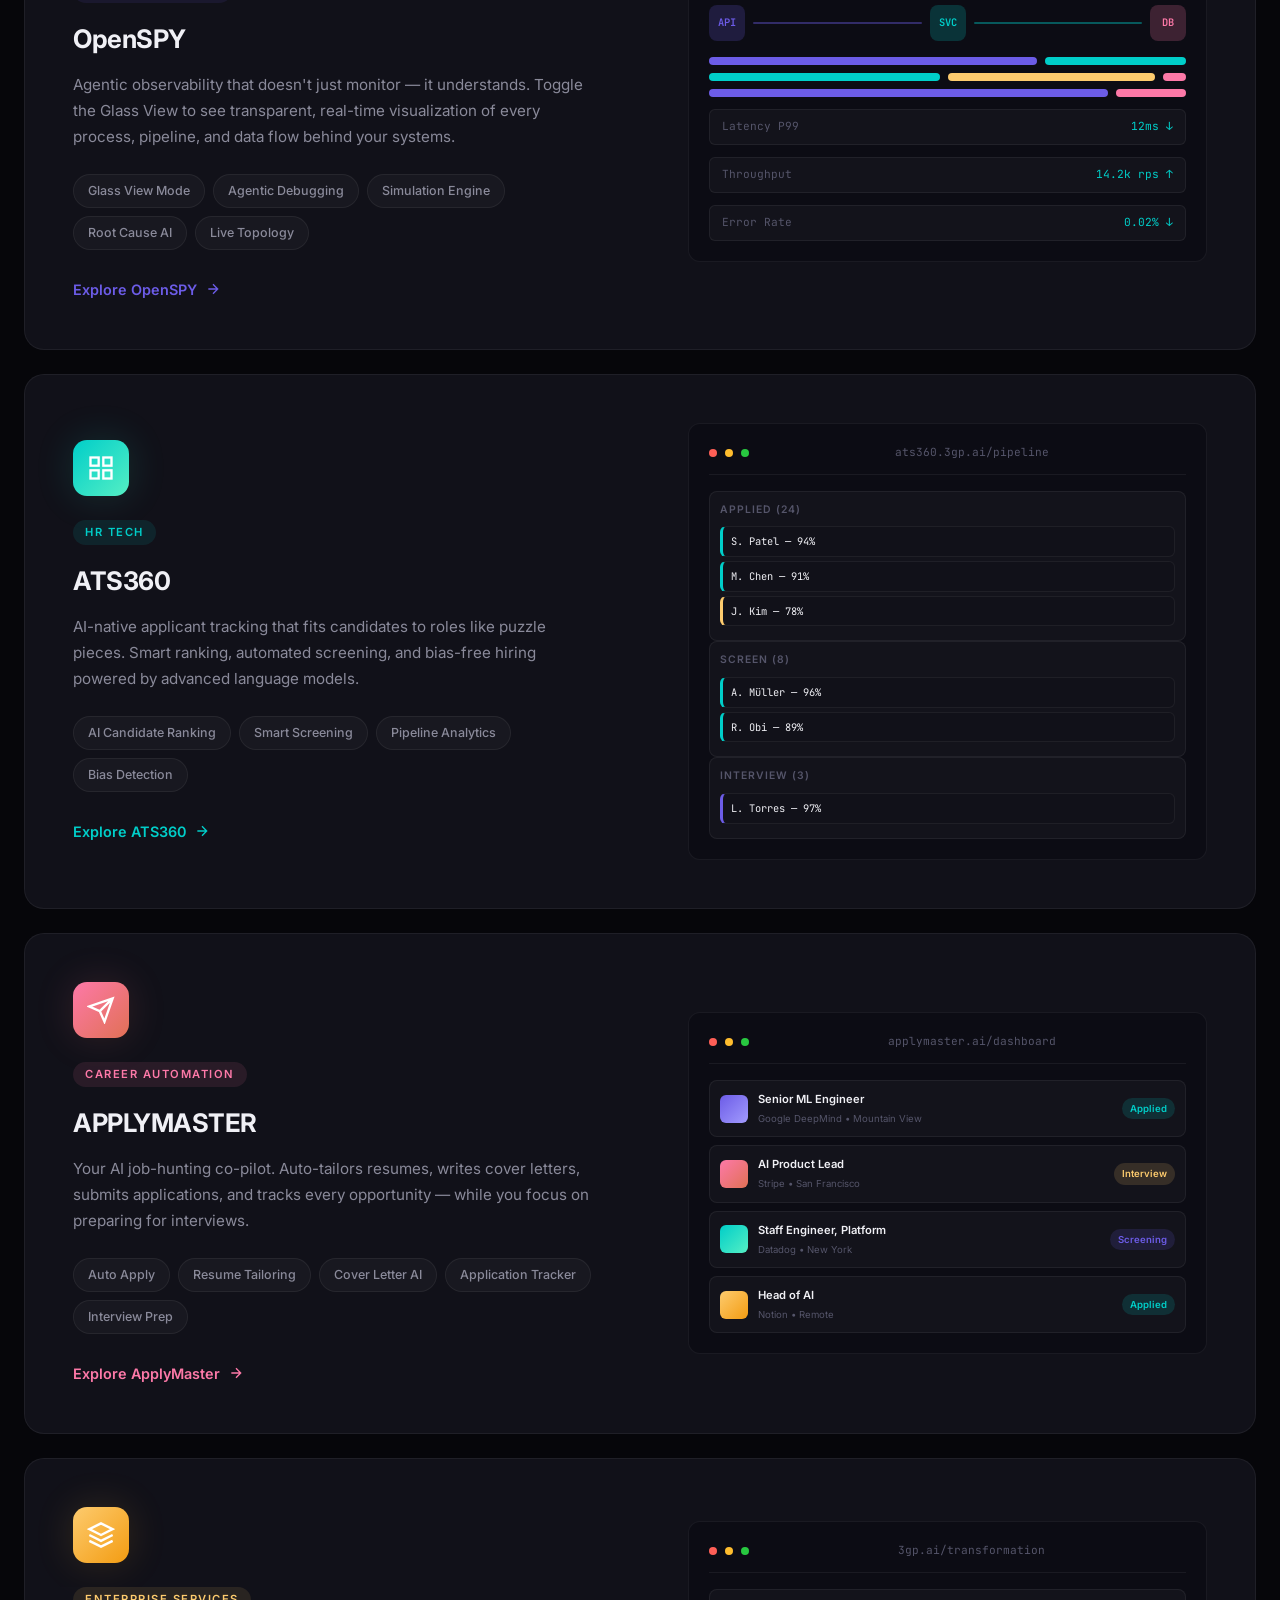
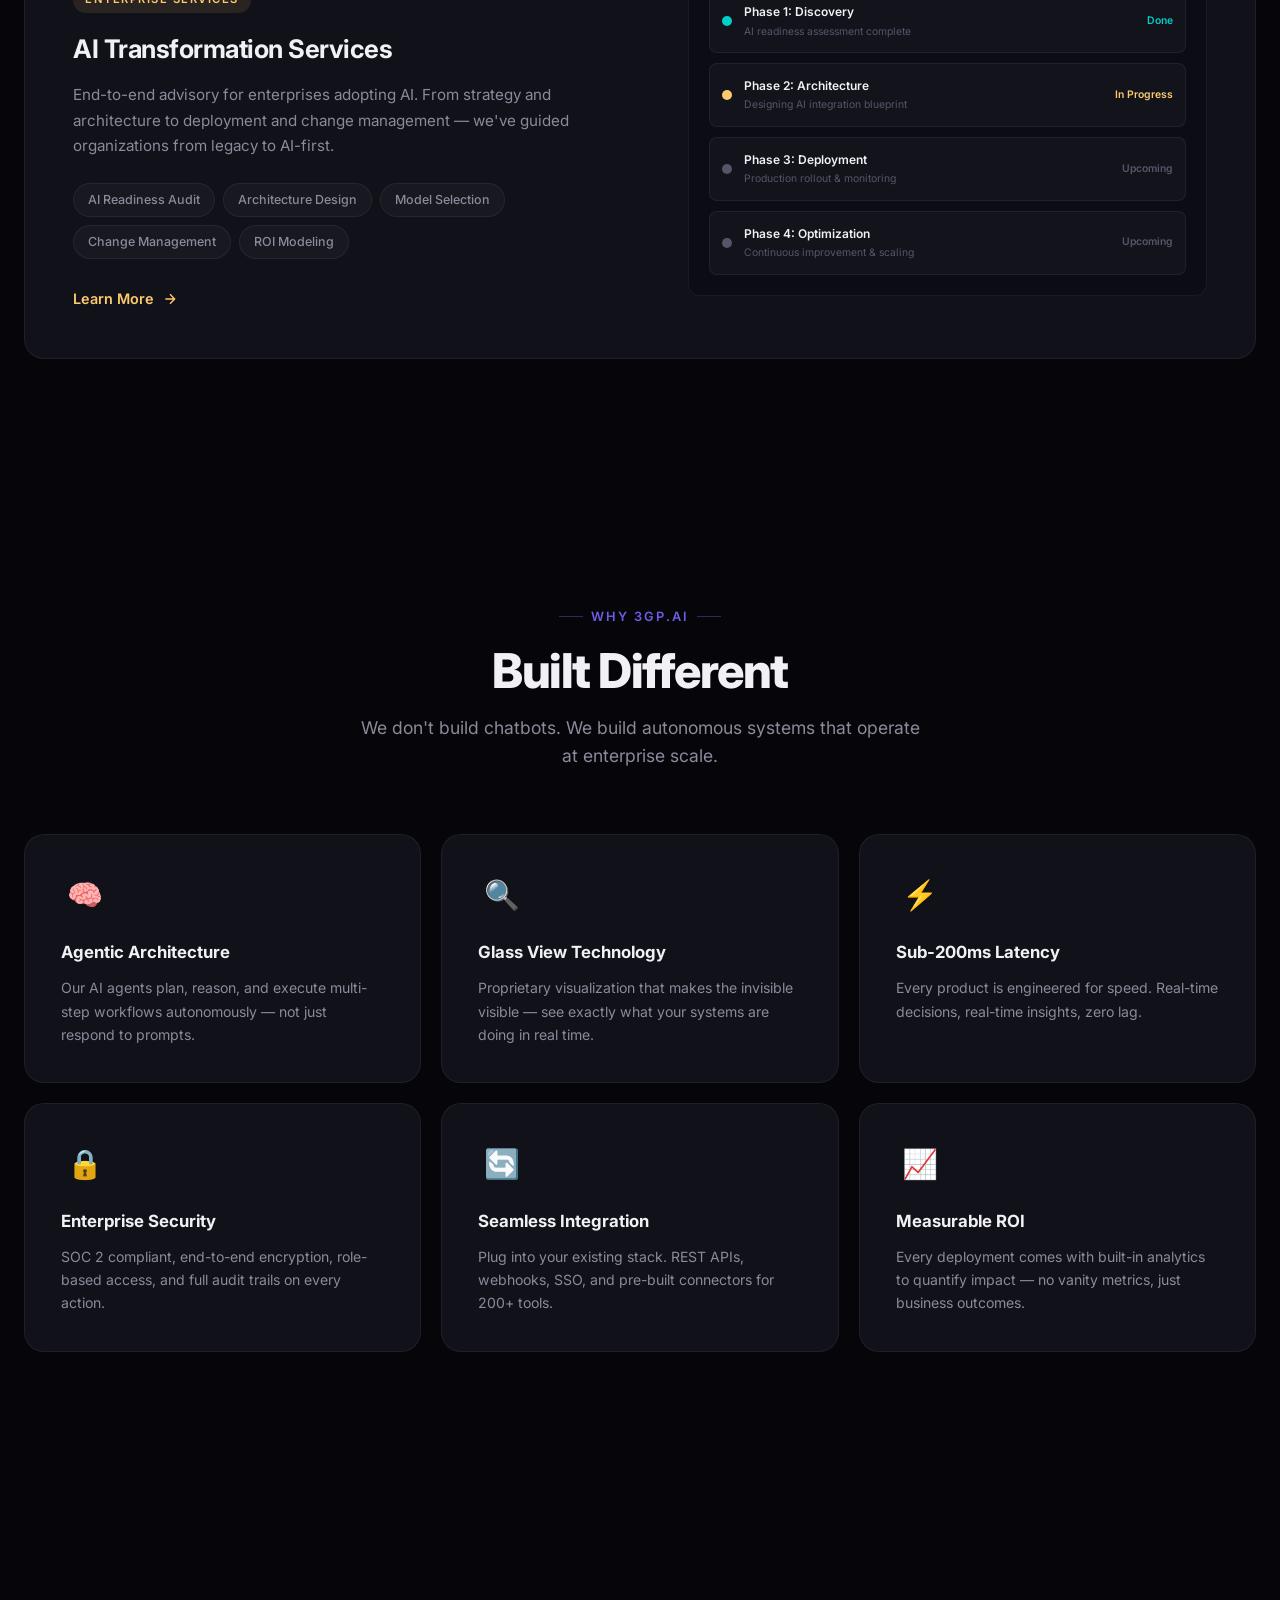
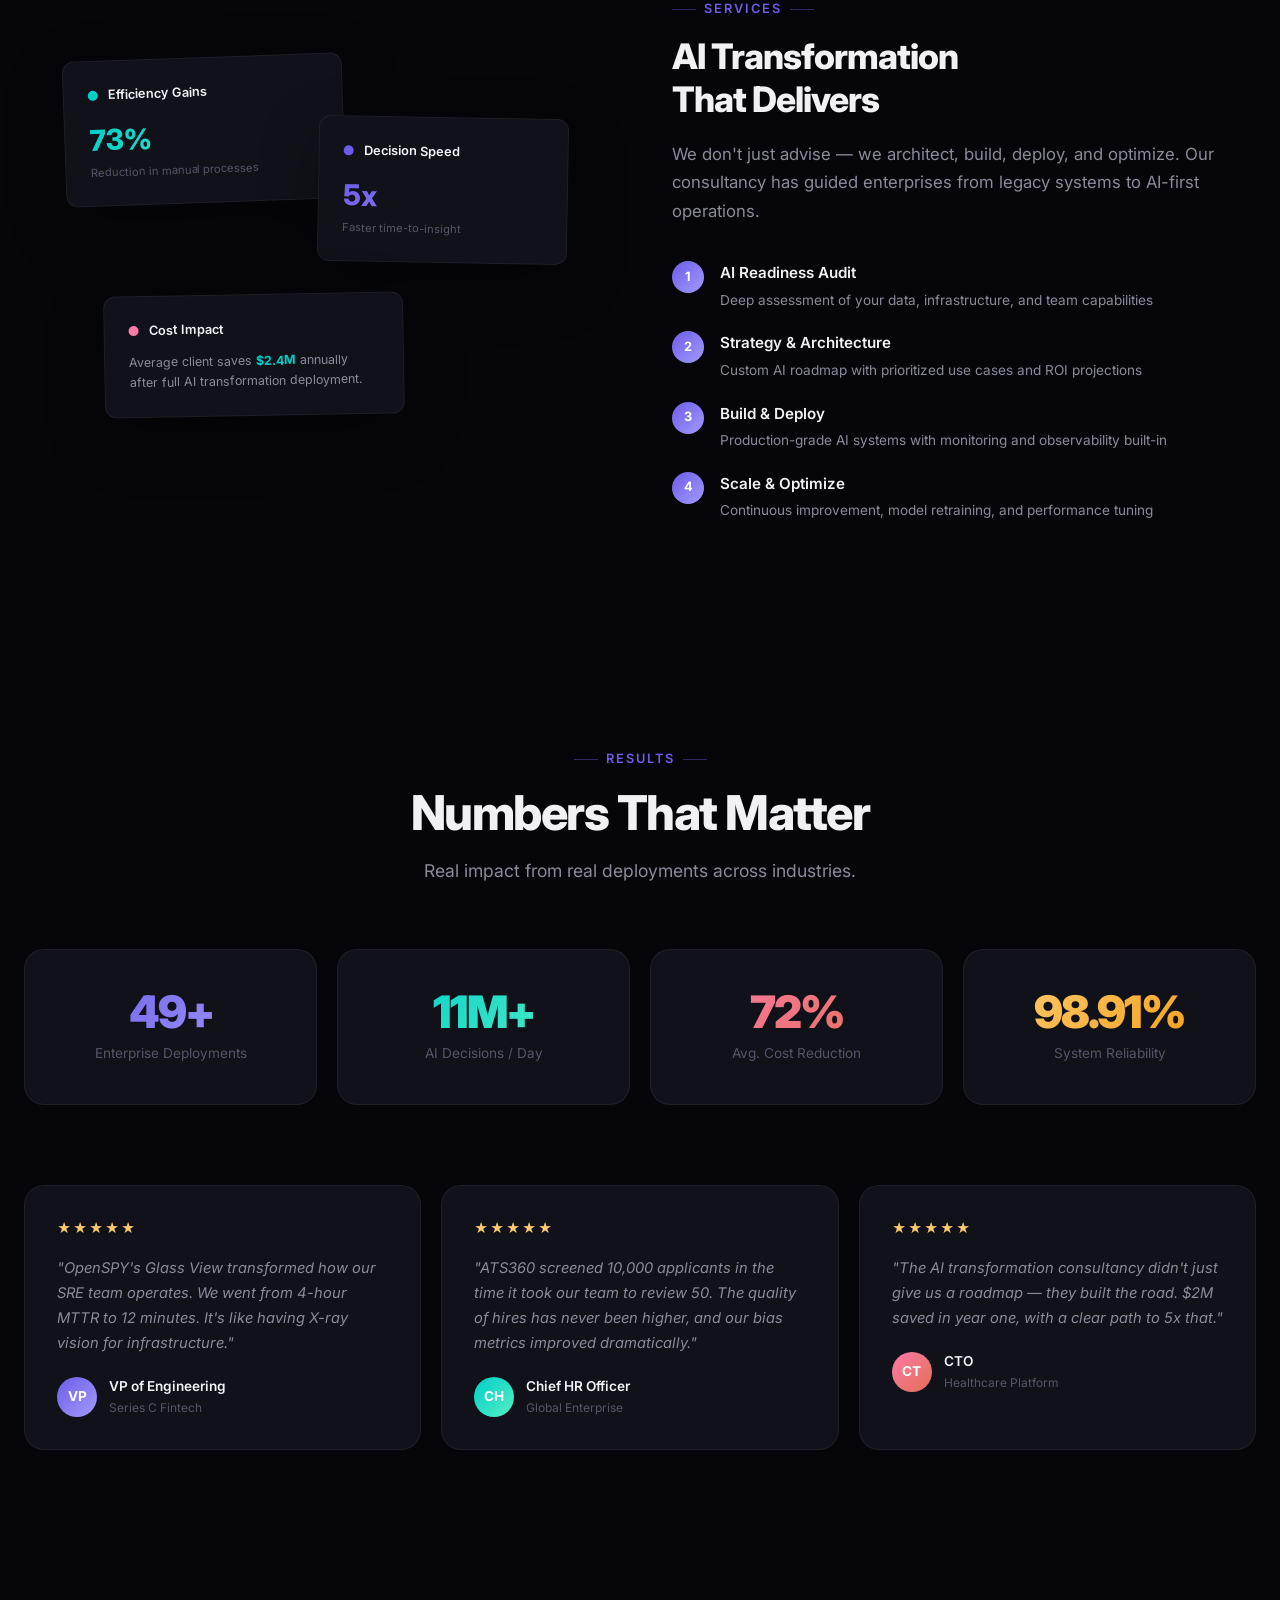
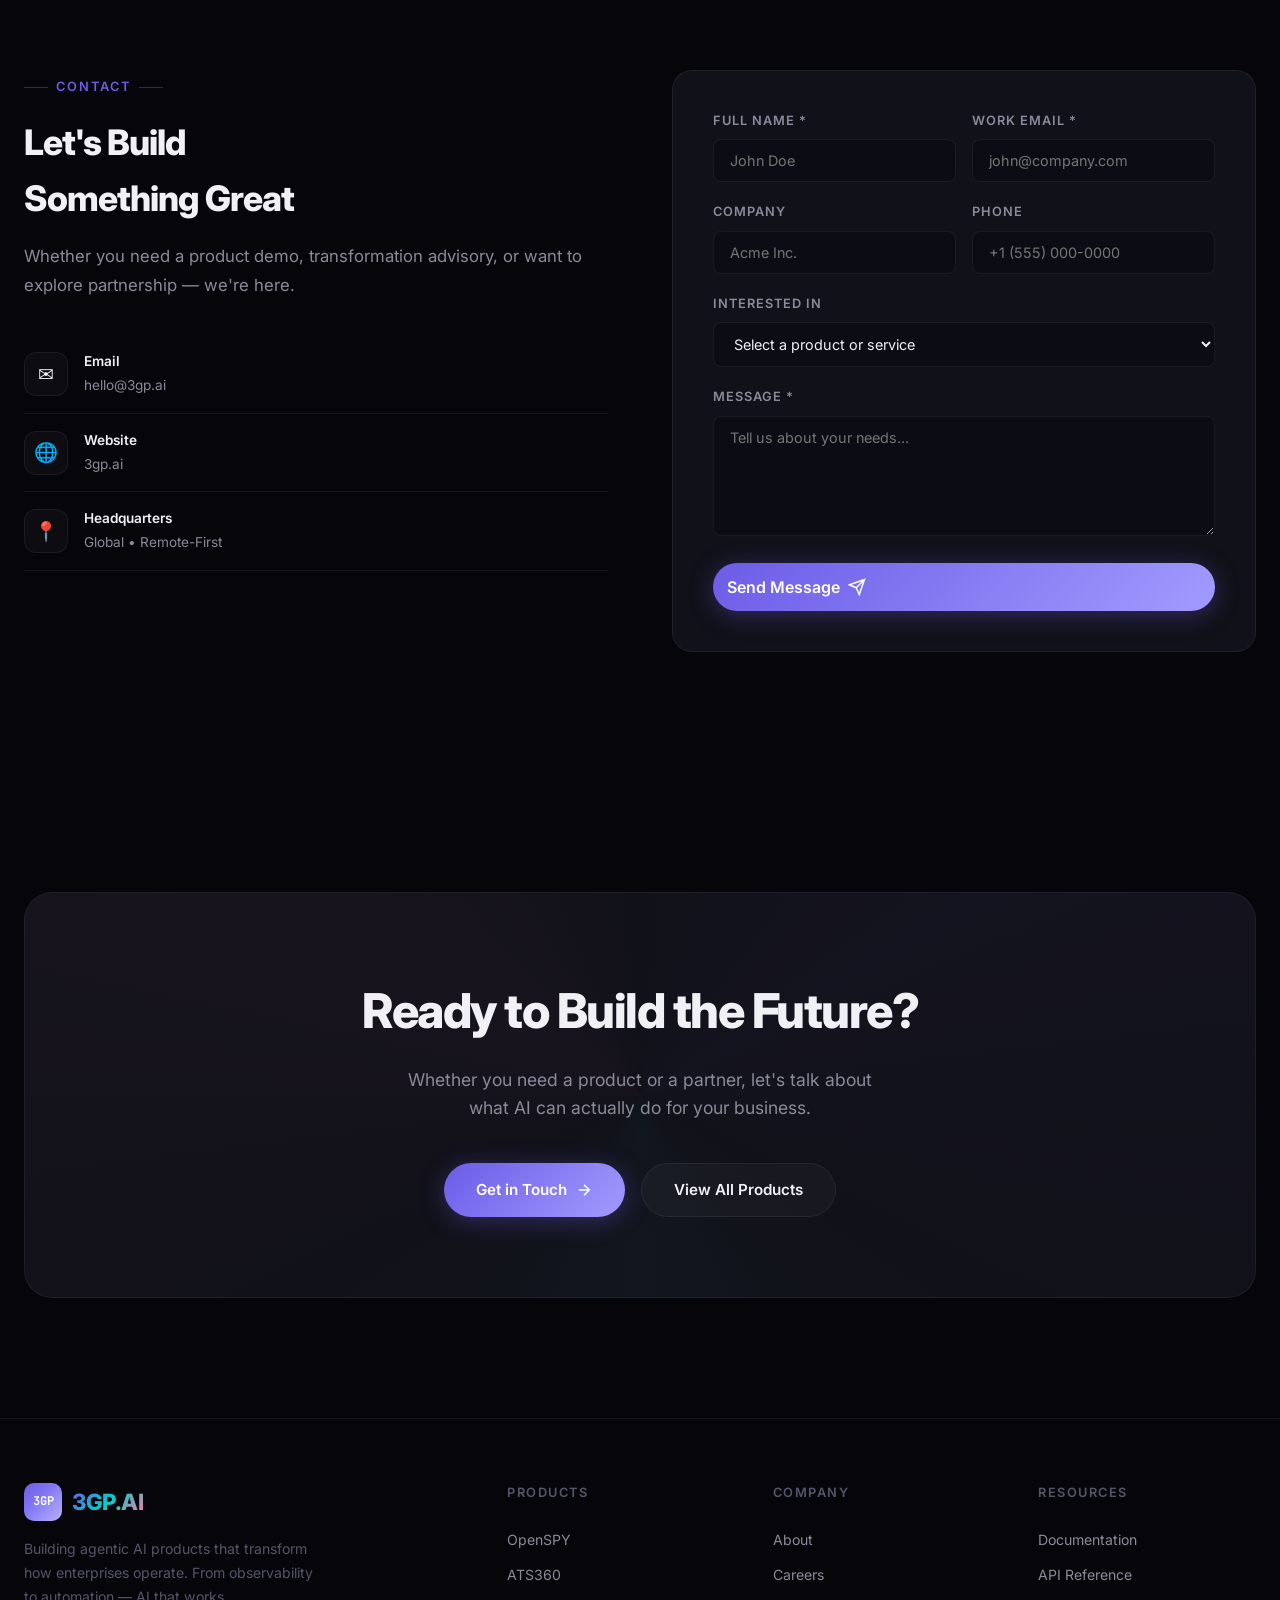
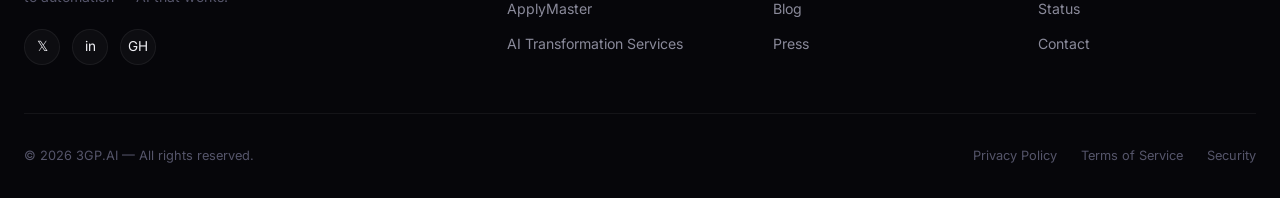
==== commit 1719995d: "Rename tetris to ats360 everywhere — file, URLs, and references" ====
--- a/index.html
+++ b/index.html
@@ -242,7 +242,7 @@
                             <span class="product-feature">Pipeline Analytics</span>
                             <span class="product-feature">Bias Detection</span>
                         </div>
-                        <a href="/tetris" class="product-link">
+                        <a href="/ats360" class="product-link">
                             Explore ATS360
                             <svg viewBox="0 0 24 24" fill="none" stroke="currentColor" stroke-width="2"><path d="M5 12h14M12 5l7 7-7 7"/></svg>
                         </a>
@@ -251,9 +251,9 @@
                         <div class="product-mockup">
                             <div class="mockup-topbar">
                                 <span class="mockup-dot"></span><span class="mockup-dot"></span><span class="mockup-dot"></span>
-                                <span class="mockup-url">tetris.3gp.ai/pipeline</span>
-                            </div>
-                            <div class="mockup-content tetris-mock">
+                                <span class="mockup-url">ats360.3gp.ai/pipeline</span>
+                            </div>
+                            <div class="mockup-content ats360-mock">
                                 <div class="mock-pipeline">
                                     <div class="mock-stage">
                                         <div class="mock-stage-title">Applied (24)</div>
@@ -525,7 +525,7 @@
                             <select id="product" name="product">
                                 <option value="">Select a product or service</option>
                                 <option value="greyhound">OpenSPY — Observability</option>
-                                <option value="tetris">ATS360 — Applicant Tracking</option>
+                                <option value="ats360">ATS360 — Applicant Tracking</option>
                                 <option value="applymaster">ApplyMaster — Job Automation</option>
                                 <option value="consultancy">AI Transformation Services</option>
                                 <option value="partnership">Partnership</option>
@@ -587,7 +587,7 @@
                 <div class="footer-col">
                     <h5>Products</h5>
                     <a href="/openspy">OpenSPY</a>
-                    <a href="/tetris">ATS360</a>
+                    <a href="/ats360">ATS360</a>
                     <a href="/applymaster">ApplyMaster</a>
                     <a href="/consultancy">AI Transformation Services</a>
                 </div>
